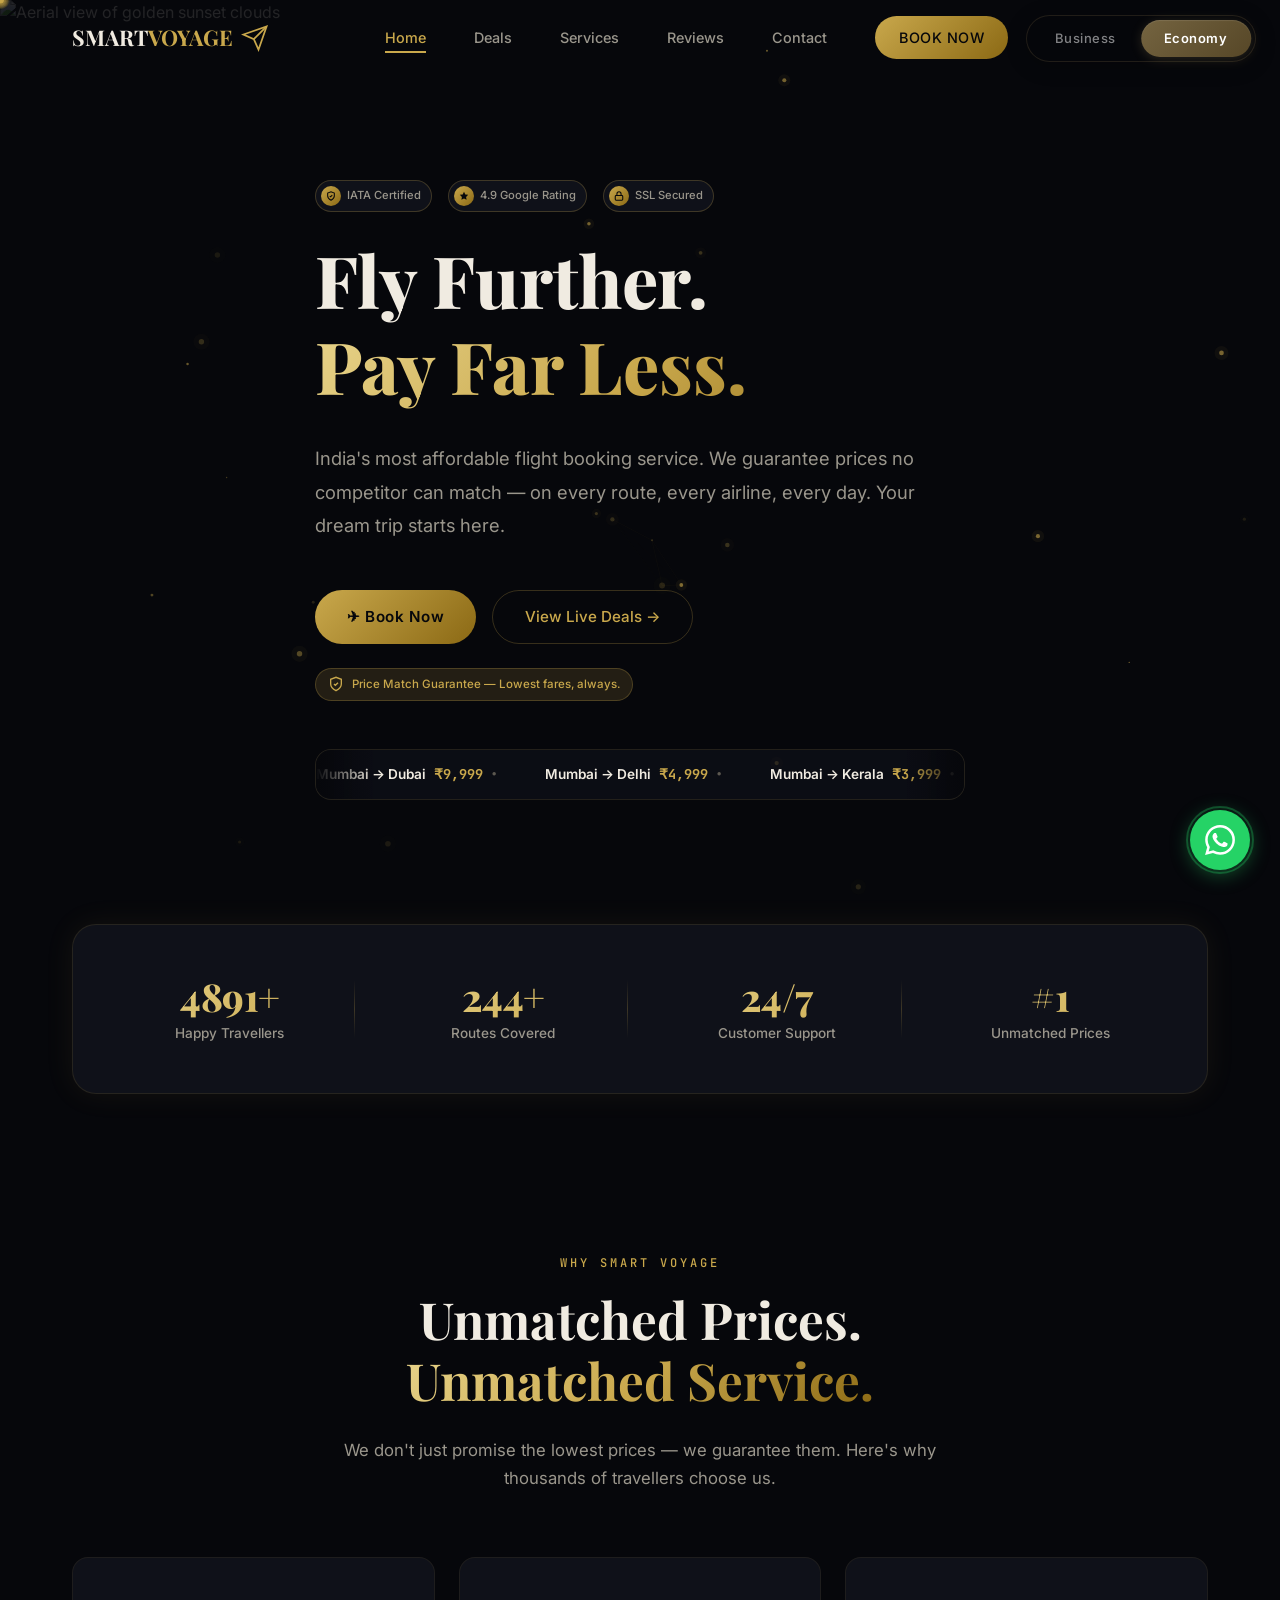
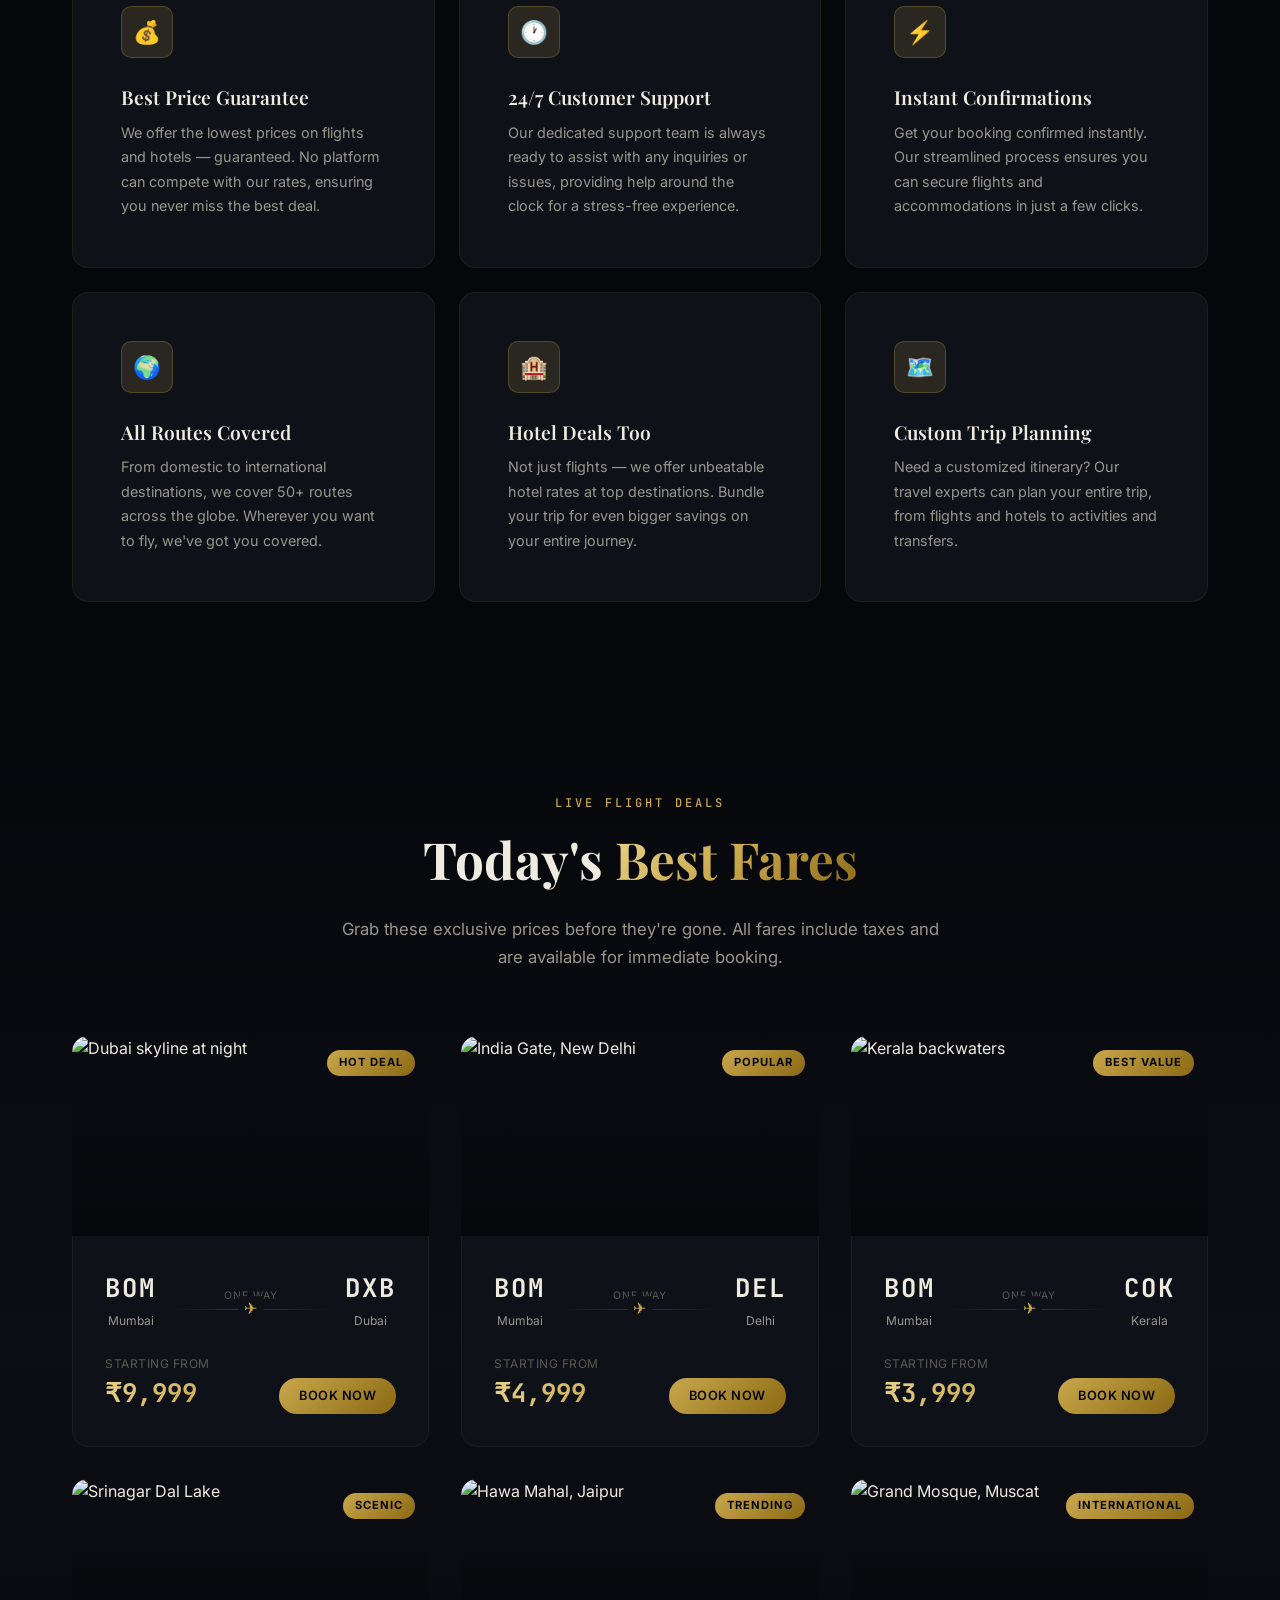
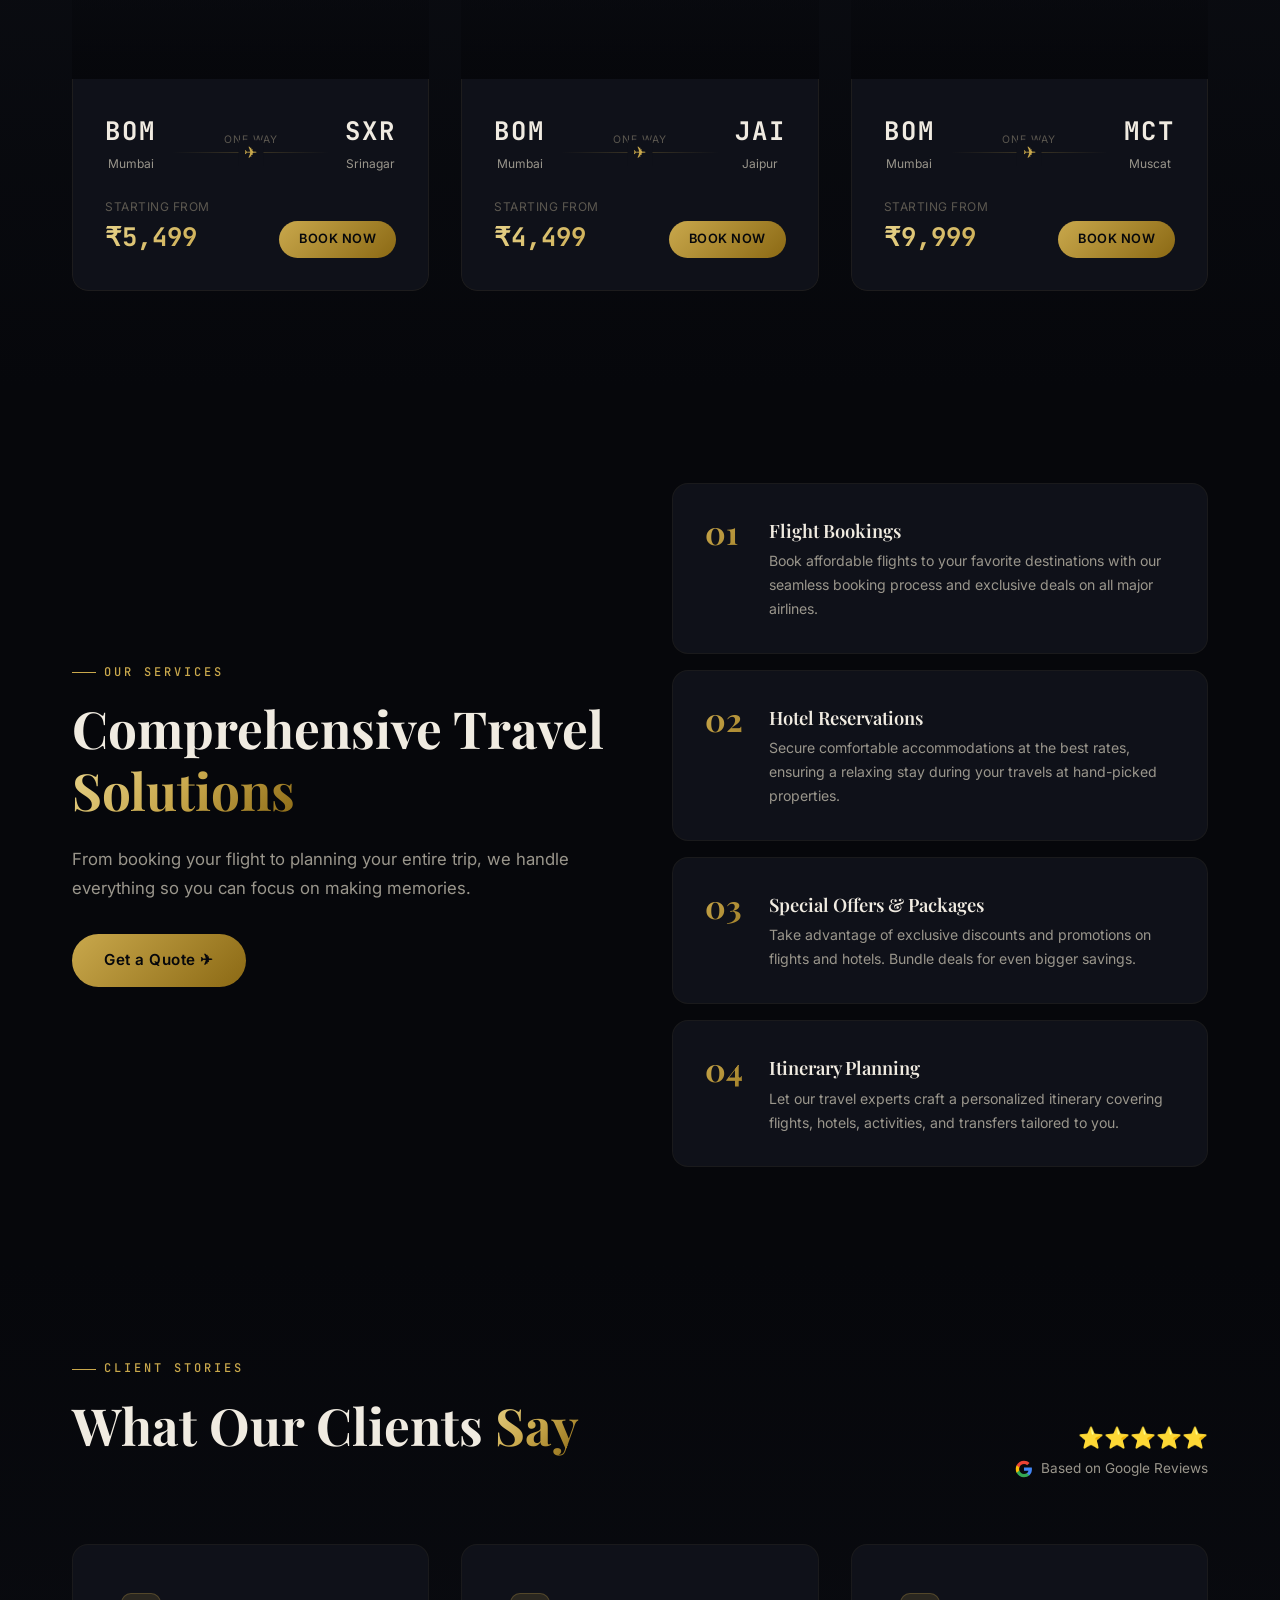
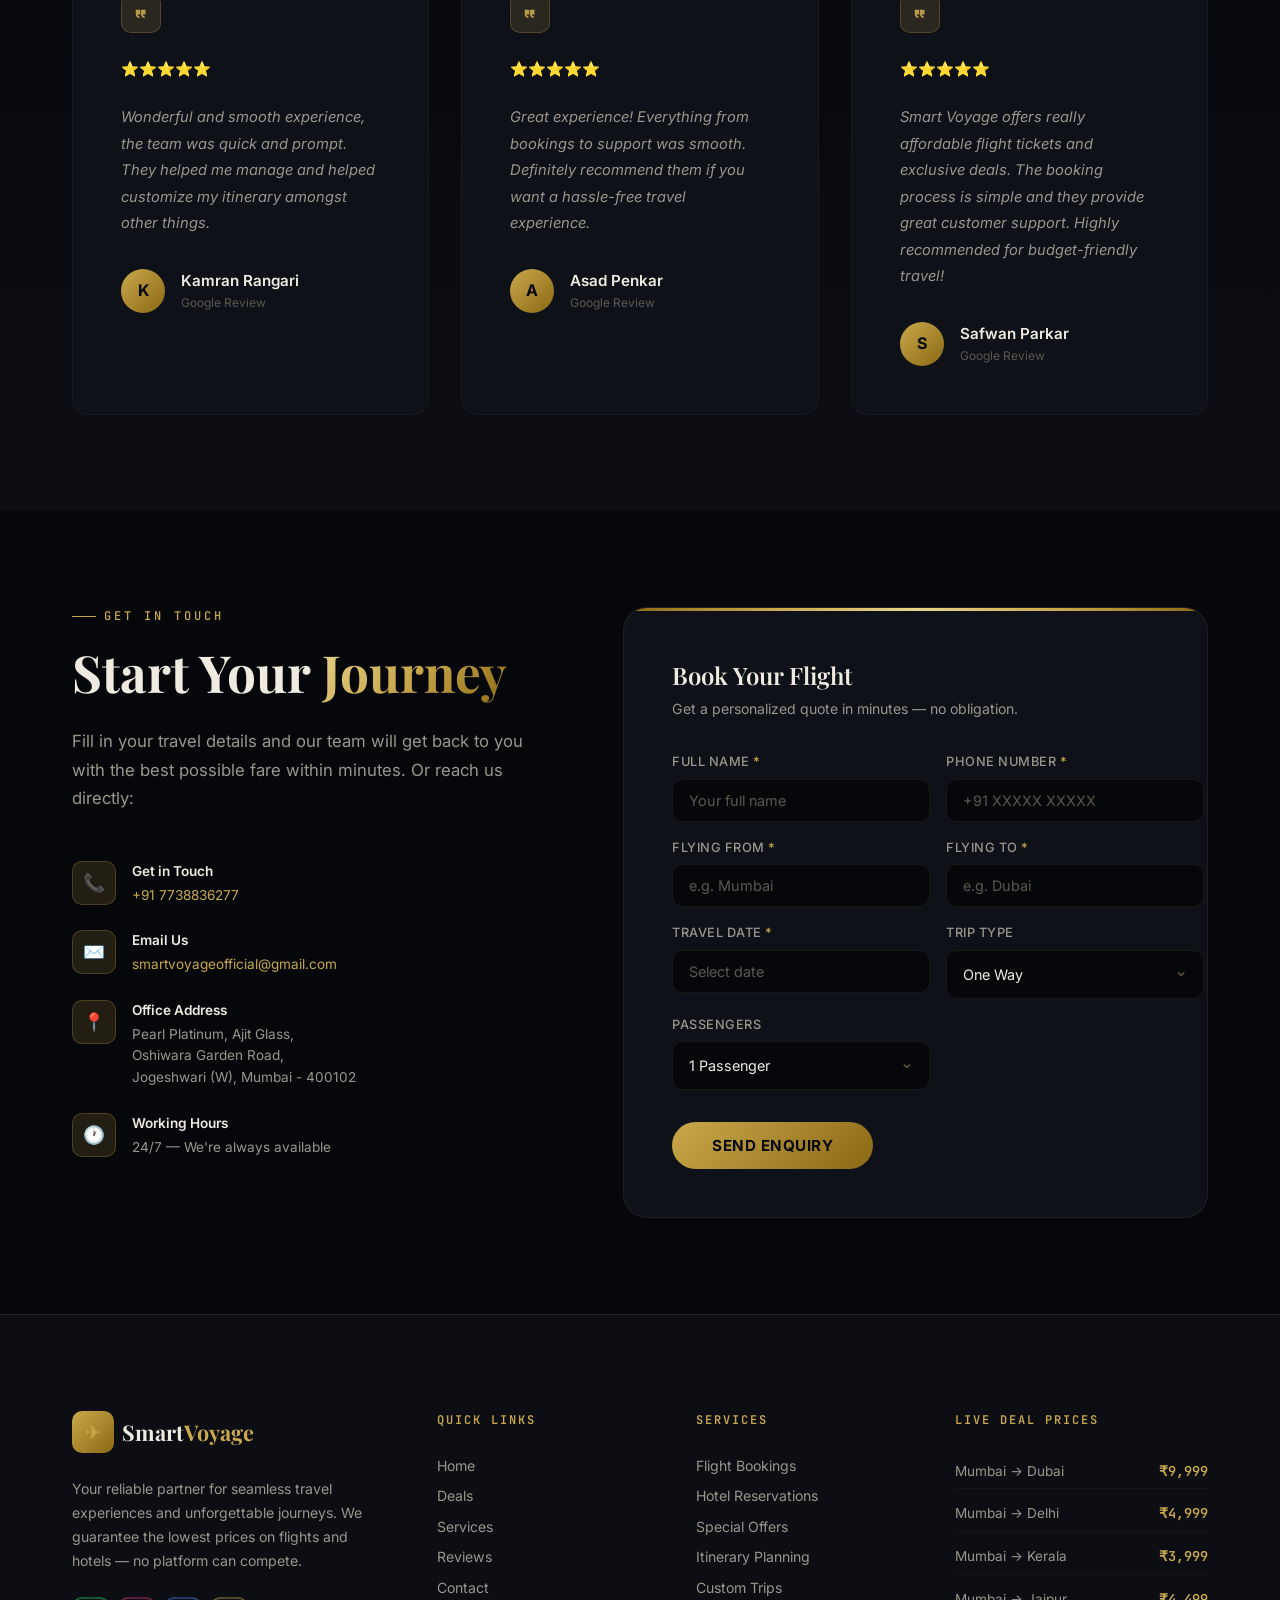
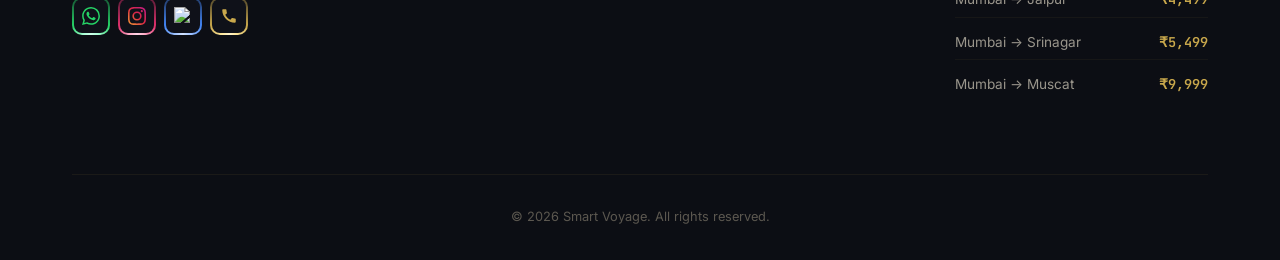
==== economy.html @ fe337617 "add all files exept images folder" ====
<!DOCTYPE html>
<html lang="en">

<head>
  <meta charset="UTF-8">
  <meta name="viewport" content="width=device-width, initial-scale=1.0, maximum-scale=1.0">
  <meta name="description"
    content="Smart Voyage — India's most affordable flight booking service. Unmatched prices on domestic & international flights. Mumbai to Dubai from ₹9,999. Book now!">
  <meta name="keywords"
    content="cheap flights, affordable flights India, Mumbai flights, flight booking, Smart Voyage, budget travel">
  <meta name="author" content="Smart Voyage">
  <meta name="theme-color" content="#06070b">
  <title>Smart Voyage — Fly Further. Pay Far Less. | Unmatched Flight Prices</title>
  <link rel="stylesheet" href="styles.css">
  <link rel="icon" type="image/svg+xml" href="images/favicon.png">
  <link rel="stylesheet" href="https://cdn.jsdelivr.net/npm/flatpickr/dist/flatpickr.min.css">
</head>

<body>

  <!-- FLOATING GLASS TOGGLE -->
  <div class="glass-toggle" id="class-toggle" data-active="economy">
    <a href="premium.html" class="glass-toggle-btn">Business</a>
    <a href="economy.html" class="glass-toggle-btn active">Economy</a>
    <div class="glass-toggle-slider"></div>
  </div>

  <!-- PAGE TRANSITION -->
  <div class="page-transition-overlay" id="page-transition"></div>

  <style>
    .glass-toggle-eco {
      position: fixed;
      top: 18px;
      right: 24px;
      z-index: 1100;
      display: flex;
      gap: 0;
      padding: 4px;
      border-radius: 40px;
      background: rgba(6, 7, 11, 0.55);
      backdrop-filter: blur(24px) saturate(1.4);
      -webkit-backdrop-filter: blur(24px) saturate(1.4);
      border: 1px solid rgba(191, 163, 100, 0.15);
      box-shadow:
        0 4px 24px rgba(0, 0, 0, 0.25),
        0 0 0 1px rgba(255, 255, 255, 0.04) inset,
        0 1px 0 rgba(255, 255, 255, 0.06) inset;
    }

    .gt-btn-eco {
      position: relative;
      z-index: 2;
      text-decoration: none;
      font-family: 'Inter', system-ui, sans-serif;
      font-size: 13px;
      font-weight: 500;
      padding: 8px 22px;
      border-radius: 36px;
      color: rgba(255, 255, 255, 0.45);
      transition: color 0.35s ease, text-shadow 0.35s ease;
      letter-spacing: 0.5px;
      white-space: nowrap;
      cursor: pointer;
    }

    .gt-btn-eco.active {
      color: #fff;
      font-weight: 600;
      text-shadow: 0 0 10px rgba(191, 163, 100, 0.3);
    }

    .gt-btn-eco:hover:not(.active) {
      color: rgba(255, 255, 255, 0.75);
    }

    .gt-slider-eco {
      position: absolute;
      top: 4px;
      right: 4px;
      width: calc(50% - 4px);
      height: calc(100% - 8px);
      background: linear-gradient(135deg, rgba(191, 163, 100, 0.6), rgba(154, 125, 63, 0.55));
      backdrop-filter: blur(6px);
      border-radius: 36px;
      transition: transform 0.45s cubic-bezier(0.4, 0, 0.15, 1), box-shadow 0.45s ease;
      box-shadow: 0 2px 12px rgba(191, 163, 100, 0.2), inset 0 1px 1px rgba(255, 255, 255, 0.1);
      z-index: 1;
    }

    /* When Business (1st link) is active, slider moves left */
    .glass-toggle-eco[data-active="business"] .gt-slider-eco {
      transform: translateX(-100%);
    }

    .page-transition-eco {
      position: fixed;
      inset: 0;
      z-index: 9999;
      pointer-events: none;
      background: rgba(6, 7, 11, 0.0);
      backdrop-filter: blur(0px);
      transition: all 0.6s cubic-bezier(0.4, 0, 0.2, 1);
      opacity: 0;
    }

    .page-transition-eco.active {
      opacity: 1;
      pointer-events: all;
      background: rgba(6, 7, 11, 0.6);
      backdrop-filter: blur(20px);
    }

    @media(max-width:768px) {
      .glass-toggle-eco {
        top: 14px;
        right: 16px;
      }

      .gt-btn-eco {
        padding: 6px 16px;
        font-size: 12px;
      }
    }

    /* Give nav room for toggle */
    .nav-links {
      padding-right: 200px !important;
    }
  </style>
  <script>
    document.querySelectorAll('.glass-toggle-btn').forEach((btn, idx) => {
      btn.addEventListener('click', (e) => {
        if (btn.classList.contains('active')) { e.preventDefault(); return; }
        e.preventDefault();
        const slider = document.querySelector('.glass-toggle-slider');
        if (slider) slider.style.transform = idx === 0 ? 'translateX(0)' : 'translateX(100%)';
        const overlay = document.getElementById('page-transition');
        if (overlay) { overlay.classList.add('active'); setTimeout(() => { window.location.href = btn.href; }, 500); }
        else { window.location.href = btn.href; }
      });
    });
  </script>

  <!-- ==================== NAVBAR ==================== -->
  <nav class="navbar" id="navbar">
    <div class="container">
      <a href="#" class="nav-logo" id="nav-logo">
        <div class="nav-logo-text">SMART<span>VOYAGE</span></div>
        <svg class="nav-logo-plane" width="28" height="28" viewBox="0 0 24 24" fill="none" stroke="var(--gold-primary)"
          stroke-width="1.5">
          <path d="M22 2L11 13" />
          <path d="M22 2l-7 20-4-9-9-4 20-7z" />
        </svg>
      </a>
      <div class="nav-links" id="nav-links">
        <a href="#hero" class="active">Home</a>
        <a href="#deals">Deals</a>
        <a href="#services">Services</a>
        <a href="#testimonials">Reviews</a>
        <a href="#contact">Contact</a>
        <a href="#contact" class="nav-cta">Book Now</a>
      </div>
      <button class="hamburger" id="hamburger-btn" aria-label="Toggle navigation menu">
        <span></span>
        <span></span>
        <span></span>
      </button>
    </div>
  </nav>

  <!-- Mobile Nav Overlay -->
  <div class="mobile-nav" id="mobile-nav">
    <button class="mobile-close" id="mobile-close-btn" aria-label="Close menu">✕</button>
    <a href="#hero" class="mobile-nav-link">Home</a>
    <a href="#deals" class="mobile-nav-link">Deals</a>
    <a href="#services" class="mobile-nav-link">Services</a>
    <a href="#testimonials" class="mobile-nav-link">Reviews</a>
    <a href="#contact" class="mobile-nav-link">Contact</a>
    <a href="#contact" class="nav-cta mobile-nav-link">Book Now</a>
  </div>

  <!-- ==================== HERO ==================== -->
  <section class="hero" id="hero">
    <div class="hero-bg">
      <img src="images/hero-bg.png" alt="Aerial view of golden sunset clouds" loading="eager">
    </div>
    <canvas id="particles-canvas"></canvas>

    <div class="container">
      <div class="hero-content">
        <!-- <div class="hero-badge">
          <span class="pulse-dot"></span>
          Live Deals — Prices Updated Today
        </div> -->
        <!-- Trust Badges Row -->
        <div class="hero-mini-trust">
          <div class="hero-mini-badge">
            <div class="hero-mini-badge-icon">
              <svg width="13" height="13" viewBox="0 0 24 24" fill="none" stroke="var(--bg-primary)" stroke-width="2.5">
                <path d="M12 22s8-4 8-10V5l-8-3-8 3v7c0 6 8 10 8 10z" />
                <path d="M9 12l2 2 4-4" />
              </svg>
            </div>
            <span>IATA Certified</span>
          </div>

          <div class="hero-mini-badge">
            <div class="hero-mini-badge-icon">
              <svg width="13" height="13" viewBox="0 0 24 24" fill="var(--bg-primary)" stroke="none">
                <polygon
                  points="12 2 15.09 8.26 22 9.27 17 14.14 18.18 21.02 12 17.77 5.82 21.02 7 14.14 2 9.27 8.91 8.26 12 2" />
              </svg>
            </div>
            <span>4.9 Google Rating</span>
          </div>

          <div class="hero-mini-badge">
            <div class="hero-mini-badge-icon">
              <svg width="13" height="13" viewBox="0 0 24 24" fill="none" stroke="var(--bg-primary)" stroke-width="2.5">
                <rect x="3" y="11" width="18" height="11" rx="2" ry="2" />
                <path d="M7 11V7a5 5 0 0110 0v4" />
              </svg>
            </div>
            <span>SSL Secured</span>
          </div>
        </div>
        <h1 class="hero-title">
          Fly Further.
          <span class="gold-line">Pay Far Less.</span>
        </h1>

        <p class="hero-description">
          India's most affordable flight booking service. We guarantee prices no competitor can match —
          on every route, every airline, every day. Your dream trip starts here.
        </p>

        <div class="hero-cta-group">
          <a href="#contact" class="btn-primary" id="hero-book-btn">
            ✈ Book Now
          </a>
          <a href="#deals" class="btn-secondary" id="hero-deals-btn">
            View Live Deals →
          </a>
        </div>

        <!-- Price Match Guarantee -->
        <div class="price-match-badge">
          <svg width="16" height="16" viewBox="0 0 24 24" fill="none" stroke="currentColor" stroke-width="2">
            <path d="M12 22s8-4 8-10V5l-8-3-8 3v7c0 6 8 10 8 10z" />
            <path d="M9 12l2 2 4-4" />
          </svg>
          <span>Price Match Guarantee — Lowest fares, always.</span>
        </div>

        <div class="hero-ticker">
          <div class="ticker-wrapper">
            <div class="ticker-track" id="ticker-track">
              <div class="ticker-item"><span class="route">Mumbai → Dubai</span><span class="price">₹9,999</span><span
                  class="separator">•</span></div>
              <div class="ticker-item"><span class="route">Mumbai → Delhi</span><span class="price">₹4,999</span><span
                  class="separator">•</span></div>
              <div class="ticker-item"><span class="route">Mumbai → Kerala</span><span class="price">₹3,999</span><span
                  class="separator">•</span></div>
              <div class="ticker-item"><span class="route">Mumbai → Srinagar</span><span
                  class="price">₹5,499</span><span class="separator">•</span></div>
              <div class="ticker-item"><span class="route">Mumbai → Jaipur</span><span class="price">₹4,499</span><span
                  class="separator">•</span></div>
              <div class="ticker-item"><span class="route">Mumbai → Muscat</span><span class="price">₹9,999</span><span
                  class="separator">•</span></div>
              <div class="ticker-item"><span class="route">Mumbai → Dubai</span><span class="price">₹9,999</span><span
                  class="separator">•</span></div>
              <div class="ticker-item"><span class="route">Mumbai → Delhi</span><span class="price">₹4,999</span><span
                  class="separator">•</span></div>
              <div class="ticker-item"><span class="route">Mumbai → Kerala</span><span class="price">₹3,999</span><span
                  class="separator">•</span></div>
              <div class="ticker-item"><span class="route">Mumbai → Srinagar</span><span
                  class="price">₹5,499</span><span class="separator">•</span></div>
              <div class="ticker-item"><span class="route">Mumbai → Jaipur</span><span class="price">₹4,499</span><span
                  class="separator">•</span></div>
              <div class="ticker-item"><span class="route">Mumbai → Muscat</span><span class="price">₹9,999</span><span
                  class="separator">•</span></div>
            </div>
          </div>
        </div>
      </div>
    </div>
    <!-- </div>
    </div>
    </div> -->
  </section>

  <!-- ==================== STATS BAR ==================== -->
  <section class="stats-bar reveal" id="stats">
    <div class="container">
      <div class="stats-grid">
        <div class="stat-item">
          <div class="stat-number" data-count="5000" data-suffix="M+" data-format="abbr">5M+</div>
          <div class="stat-label">Happy Travellers</div>
        </div>
        <div class="stat-item">
          <div class="stat-number" data-count="250" data-suffix="+">2500+</div>
          <div class="stat-label">Routes Covered</div>
        </div>
        <div class="stat-item">
          <div class="stat-number">24/7</div>
          <div class="stat-label">Customer Support</div>
        </div>
        <div class="stat-item">
          <div class="stat-number">#1</div>
          <div class="stat-label">Unmatched Prices</div>
        </div>
      </div>
    </div>
  </section>

  <!-- ==================== WHY CHOOSE US ==================== -->
  <section class="why-us" id="why-us">
    <div class="container">
      <div class="section-header reveal">
        <div class="section-label">Why Smart Voyage</div>
        <h2 class="section-title">Unmatched Prices.<br><span class="gold-text">Unmatched Service.</span></h2>
        <p class="section-subtitle">We don't just promise the lowest prices — we guarantee them. Here's why
          thousands of
          travellers choose us.</p>
      </div>

      <div class="features-grid">
        <div class="feature-card reveal" style="transition-delay: 0.1s">
          <div class="feature-icon">💰</div>
          <h3>Best Price Guarantee</h3>
          <p>We offer the lowest prices on flights and hotels — guaranteed. No platform can compete with our rates,
            ensuring you never miss the best deal.</p>
        </div>

        <div class="feature-card reveal" style="transition-delay: 0.2s">
          <div class="feature-icon">🕐</div>
          <h3>24/7 Customer Support</h3>
          <p>Our dedicated support team is always ready to assist with any inquiries or issues, providing help
            around
            the clock for a stress-free experience.</p>
        </div>

        <div class="feature-card reveal" style="transition-delay: 0.3s">
          <div class="feature-icon">⚡</div>
          <h3>Instant Confirmations</h3>
          <p>Get your booking confirmed instantly. Our streamlined process ensures you can secure flights and
            accommodations in just a few clicks.</p>
        </div>

        <div class="feature-card reveal" style="transition-delay: 0.4s">
          <div class="feature-icon">🌍</div>
          <h3>All Routes Covered</h3>
          <p>From domestic to international destinations, we cover 50+ routes across the globe. Wherever you want to
            fly, we've got you covered.</p>
        </div>

        <div class="feature-card reveal" style="transition-delay: 0.5s">
          <div class="feature-icon">🏨</div>
          <h3>Hotel Deals Too</h3>
          <p>Not just flights — we offer unbeatable hotel rates at top destinations. Bundle your trip for even
            bigger
            savings on your entire journey.</p>
        </div>

        <div class="feature-card reveal" style="transition-delay: 0.6s">
          <div class="feature-icon">🗺️</div>
          <h3>Custom Trip Planning</h3>
          <p>Need a customized itinerary? Our travel experts can plan your entire trip, from flights and hotels to
            activities and transfers.</p>
        </div>
      </div>
    </div>
  </section>

  <!-- ==================== LIVE DEALS ==================== -->
  <section class="deals" id="deals">
    <div class="container">
      <div class="section-header reveal">
        <div class="section-label">Live Flight Deals</div>
        <h2 class="section-title">Today's <span class="gold-text">Best Fares</span></h2>
        <p class="section-subtitle">Grab these exclusive prices before they're gone. All fares include taxes and are
          available for immediate booking.</p>
      </div>

      <div class="deals-grid">
        <!-- Deal 1: Mumbai → Dubai -->
        <div class="deal-card reveal" style="transition-delay: 0.1s">
          <div class="deal-card-image">
            <img src="images/dubai.png" alt="Dubai skyline at night" loading="lazy">
            <span class="deal-badge">Hot Deal</span>
          </div>
          <div class="deal-card-body">
            <div class="deal-route">
              <div class="deal-city">
                <div class="deal-iata">BOM</div>
                <div class="deal-city-name">Mumbai</div>
              </div>
              <div class="deal-flight-icon">
                <div class="deal-type">One Way</div>
                <div class="deal-flight-line">
                  <span class="plane">✈</span>
                </div>
              </div>
              <div class="deal-city">
                <div class="deal-iata">DXB</div>
                <div class="deal-city-name">Dubai</div>
              </div>
            </div>
            <div class="deal-price-row">
              <div>
                <div class="deal-price-label">Starting from</div>
                <div class="deal-price">₹9,999</div>
              </div>
              <a href="#contact" class="deal-book-btn">Book Now</a>
            </div>
          </div>
        </div>

        <!-- Deal 2: Mumbai → Delhi -->
        <div class="deal-card reveal" style="transition-delay: 0.2s">
          <div class="deal-card-image">
            <img src="images/delhi.png" alt="India Gate, New Delhi" loading="lazy">
            <span class="deal-badge">Popular</span>
          </div>
          <div class="deal-card-body">
            <div class="deal-route">
              <div class="deal-city">
                <div class="deal-iata">BOM</div>
                <div class="deal-city-name">Mumbai</div>
              </div>
              <div class="deal-flight-icon">
                <div class="deal-type">One Way</div>
                <div class="deal-flight-line">
                  <span class="plane">✈</span>
                </div>
              </div>
              <div class="deal-city">
                <div class="deal-iata">DEL</div>
                <div class="deal-city-name">Delhi</div>
              </div>
            </div>
            <div class="deal-price-row">
              <div>
                <div class="deal-price-label">Starting from</div>
                <div class="deal-price">₹4,999</div>
              </div>
              <a href="#contact" class="deal-book-btn">Book Now</a>
            </div>
          </div>
        </div>

        <!-- Deal 3: Mumbai → Kerala -->
        <div class="deal-card reveal" style="transition-delay: 0.3s">
          <div class="deal-card-image">
            <img src="images/kerala.png" alt="Kerala backwaters" loading="lazy">
            <span class="deal-badge">Best Value</span>
          </div>
          <div class="deal-card-body">
            <div class="deal-route">
              <div class="deal-city">
                <div class="deal-iata">BOM</div>
                <div class="deal-city-name">Mumbai</div>
              </div>
              <div class="deal-flight-icon">
                <div class="deal-type">One Way</div>
                <div class="deal-flight-line">
                  <span class="plane">✈</span>
                </div>
              </div>
              <div class="deal-city">
                <div class="deal-iata">COK</div>
                <div class="deal-city-name">Kerala</div>
              </div>
            </div>
            <div class="deal-price-row">
              <div>
                <div class="deal-price-label">Starting from</div>
                <div class="deal-price">₹3,999</div>
              </div>
              <a href="#contact" class="deal-book-btn">Book Now</a>
            </div>
          </div>
        </div>

        <!-- Deal 4: Mumbai → Srinagar -->
        <div class="deal-card reveal" style="transition-delay: 0.4s">
          <div class="deal-card-image">
            <img src="images/srinagar.png" alt="Srinagar Dal Lake" loading="lazy">
            <span class="deal-badge">Scenic</span>
          </div>
          <div class="deal-card-body">
            <div class="deal-route">
              <div class="deal-city">
                <div class="deal-iata">BOM</div>
                <div class="deal-city-name">Mumbai</div>
              </div>
              <div class="deal-flight-icon">
                <div class="deal-type">One Way</div>
                <div class="deal-flight-line">
                  <span class="plane">✈</span>
                </div>
              </div>
              <div class="deal-city">
                <div class="deal-iata">SXR</div>
                <div class="deal-city-name">Srinagar</div>
              </div>
            </div>
            <div class="deal-price-row">
              <div>
                <div class="deal-price-label">Starting from</div>
                <div class="deal-price">₹5,499</div>
              </div>
              <a href="#contact" class="deal-book-btn">Book Now</a>
            </div>
          </div>
        </div>

        <!-- Deal 5: Mumbai → Jaipur -->
        <div class="deal-card reveal" style="transition-delay: 0.5s">
          <div class="deal-card-image">
            <img src="images/jaipur.png" alt="Hawa Mahal, Jaipur" loading="lazy">
            <span class="deal-badge">Trending</span>
          </div>
          <div class="deal-card-body">
            <div class="deal-route">
              <div class="deal-city">
                <div class="deal-iata">BOM</div>
                <div class="deal-city-name">Mumbai</div>
              </div>
              <div class="deal-flight-icon">
                <div class="deal-type">One Way</div>
                <div class="deal-flight-line">
                  <span class="plane">✈</span>
                </div>
              </div>
              <div class="deal-city">
                <div class="deal-iata">JAI</div>
                <div class="deal-city-name">Jaipur</div>
              </div>
            </div>
            <div class="deal-price-row">
              <div>
                <div class="deal-price-label">Starting from</div>
                <div class="deal-price">₹4,499</div>
              </div>
              <a href="#contact" class="deal-book-btn">Book Now</a>
            </div>
          </div>
        </div>

        <!-- Deal 6: Mumbai → Muscat -->
        <div class="deal-card reveal" style="transition-delay: 0.6s">
          <div class="deal-card-image">
            <img src="images/muscat.png" alt="Grand Mosque, Muscat" loading="lazy">
            <span class="deal-badge">International</span>
          </div>
          <div class="deal-card-body">
            <div class="deal-route">
              <div class="deal-city">
                <div class="deal-iata">BOM</div>
                <div class="deal-city-name">Mumbai</div>
              </div>
              <div class="deal-flight-icon">
                <div class="deal-type">One Way</div>
                <div class="deal-flight-line">
                  <span class="plane">✈</span>
                </div>
              </div>
              <div class="deal-city">
                <div class="deal-iata">MCT</div>
                <div class="deal-city-name">Muscat</div>
              </div>
            </div>
            <div class="deal-price-row">
              <div>
                <div class="deal-price-label">Starting from</div>
                <div class="deal-price">₹9,999</div>
              </div>
              <a href="#contact" class="deal-book-btn">Book Now</a>
            </div>
          </div>
        </div>
      </div>
    </div>
  </section>

  <!-- ==================== SERVICES ==================== -->
  <section class="services" id="services">
    <div class="container">
      <div class="services-layout">
        <div class="services-left reveal-left">
          <div class="section-label">Our Services</div>
          <h2 class="section-title">Comprehensive Travel <span class="gold-text">Solutions</span></h2>
          <p class="section-subtitle">From booking your flight to planning your entire trip, we handle everything so
            you
            can focus on making memories.</p>
          <div style="margin-top: var(--space-xl);">
            <a href="#contact" class="btn-primary">Get a Quote ✈</a>
          </div>
        </div>

        <div class="services-list">
          <div class="service-item reveal-right" style="transition-delay: 0.1s">
            <div class="service-number">01</div>
            <div class="service-content">
              <h3>Flight Bookings</h3>
              <p>Book affordable flights to your favorite destinations with our seamless booking process and
                exclusive
                deals on all major airlines.</p>
            </div>
          </div>

          <div class="service-item reveal-right" style="transition-delay: 0.2s">
            <div class="service-number">02</div>
            <div class="service-content">
              <h3>Hotel Reservations</h3>
              <p>Secure comfortable accommodations at the best rates, ensuring a relaxing stay during your travels
                at
                hand-picked properties.</p>
            </div>
          </div>

          <div class="service-item reveal-right" style="transition-delay: 0.3s">
            <div class="service-number">03</div>
            <div class="service-content">
              <h3>Special Offers & Packages</h3>
              <p>Take advantage of exclusive discounts and promotions on flights and hotels. Bundle deals for even
                bigger savings.</p>
            </div>
          </div>

          <div class="service-item reveal-right" style="transition-delay: 0.4s">
            <div class="service-number">04</div>
            <div class="service-content">
              <h3>Itinerary Planning</h3>
              <p>Let our travel experts craft a personalized itinerary covering flights, hotels, activities, and
                transfers tailored to you.</p>
            </div>
          </div>
        </div>
      </div>
    </div>
  </section>

  <!-- ==================== TESTIMONIALS ==================== -->
  <section class="testimonials" id="testimonials">
    <div class="container">
      <div class="testimonials-header">
        <div class="reveal-left">
          <div class="section-label">Client Stories</div>
          <h2 class="section-title">What Our Clients <span class="gold-text">Say</span></h2>
        </div>
        <div class="google-rating reveal-right">
          <div class="google-stars">⭐⭐⭐⭐⭐</div>
          <div class="google-text">
            <svg width="18" height="18" viewBox="0 0 24 24">
              <path fill="#4285F4"
                d="M22.56 12.25c0-.78-.07-1.53-.2-2.25H12v4.26h5.92a5.06 5.06 0 0 1-2.2 3.32v2.77h3.57c2.08-1.92 3.28-4.74 3.28-8.1z" />
              <path fill="#34A853"
                d="M12 23c2.97 0 5.46-.98 7.28-2.66l-3.57-2.77c-.98.66-2.23 1.06-3.71 1.06-2.86 0-5.29-1.93-6.16-4.53H2.18v2.84C3.99 20.53 7.7 23 12 23z" />
              <path fill="#FBBC05"
                d="M5.84 14.09c-.22-.66-.35-1.36-.35-2.09s.13-1.43.35-2.09V7.07H2.18C1.43 8.55 1 10.22 1 12s.43 3.45 1.18 4.93l2.85-2.22.81-.62z" />
              <path fill="#EA4335"
                d="M12 5.38c1.62 0 3.06.56 4.21 1.64l3.15-3.15C17.45 2.09 14.97 1 12 1 7.7 1 3.99 3.47 2.18 7.07l3.66 2.84c.87-2.6 3.3-4.53 6.16-4.53z" />
            </svg>
            Based on Google Reviews
          </div>
        </div>
      </div>

      <div class="testimonials-grid">
        <div class="testimonial-card reveal" style="transition-delay: 0.1s">
          <div class="testimonial-quote"><svg viewBox="0 0 24 24" xmlns="http://www.w3.org/2000/svg">
              <path
                d="M11 7.5V14H7.5C7.5 15.38 8.62 16.5 10 16.5v2c-2.76 0-5-2.24-5-5V7.5h6zm7 0V14h-3.5c0 1.38 1.12 2.5 2.5 2.5v2c-2.76 0-5-2.24-5-5V7.5h6z" />
            </svg></div>
          <div class="testimonial-stars">⭐⭐⭐⭐⭐</div>
          <p class="testimonial-text">Wonderful and smooth experience, the team was quick and prompt. They helped me
            manage and helped customize my itinerary amongst other things.</p>
          <div class="testimonial-author">
            <div class="author-avatar">K</div>
            <div>
              <div class="author-name">Kamran Rangari</div>
              <div class="author-label">Google Review</div>
            </div>
          </div>
        </div>

        <div class="testimonial-card reveal" style="transition-delay: 0.2s">
          <div class="testimonial-quote"><svg viewBox="0 0 24 24" xmlns="http://www.w3.org/2000/svg">
              <path
                d="M11 7.5V14H7.5C7.5 15.38 8.62 16.5 10 16.5v2c-2.76 0-5-2.24-5-5V7.5h6zm7 0V14h-3.5c0 1.38 1.12 2.5 2.5 2.5v2c-2.76 0-5-2.24-5-5V7.5h6z" />
            </svg></div>
          <div class="testimonial-stars">⭐⭐⭐⭐⭐</div>
          <p class="testimonial-text">Great experience! Everything from bookings to support was smooth. Definitely
            recommend them if you want a hassle-free travel experience.</p>
          <div class="testimonial-author">
            <div class="author-avatar">A</div>
            <div>
              <div class="author-name">Asad Penkar</div>
              <div class="author-label">Google Review</div>
            </div>
          </div>
        </div>

        <div class="testimonial-card reveal" style="transition-delay: 0.3s">
          <div class="testimonial-quote"><svg viewBox="0 0 24 24" xmlns="http://www.w3.org/2000/svg">
              <path
                d="M11 7.5V14H7.5C7.5 15.38 8.62 16.5 10 16.5v2c-2.76 0-5-2.24-5-5V7.5h6zm7 0V14h-3.5c0 1.38 1.12 2.5 2.5 2.5v2c-2.76 0-5-2.24-5-5V7.5h6z" />
            </svg></div>
          <div class="testimonial-stars">⭐⭐⭐⭐⭐</div>
          <p class="testimonial-text">Smart Voyage offers really affordable flight tickets and exclusive deals. The
            booking process is simple and they provide great customer support. Highly recommended for
            budget-friendly
            travel!</p>
          <div class="testimonial-author">
            <div class="author-avatar">S</div>
            <div>
              <div class="author-name">Safwan Parkar</div>
              <div class="author-label">Google Review</div>
            </div>
          </div>
        </div>
      </div>
    </div>
  </section>

  <!-- ==================== CONTACT FORM ==================== -->
  <section class="contact" id="contact">
    <div class="container">
      <div class="contact-layout">
        <div class="contact-info reveal-left">
          <div class="section-label">Get In Touch</div>
          <h2 class="section-title">Start Your <span class="gold-text">Journey</span></h2>
          <p class="section-subtitle">Fill in your travel details and our team will get back to you with the best
            possible fare within minutes. Or reach us directly:</p>

          <div class="contact-details">
            <div class="contact-detail-item">
              <div class="contact-detail-icon">📞</div>
              <div class="contact-detail-text">
                <h4>Get in Touch</h4>
                <p><a href="tel:+917738836277">+91 7738836277</a></p>
              </div>
            </div>

            <div class="contact-detail-item">
              <div class="contact-detail-icon">✉️</div>
              <div class="contact-detail-text">
                <h4>Email Us</h4>
                <p><a href="mailto:smartvoyageofficial@gmail.com">smartvoyageofficial@gmail.com</a></p>
              </div>
            </div>

            <div class="contact-detail-item">
              <div class="contact-detail-icon">📍</div>
              <div class="contact-detail-text">
                <h4>Office Address</h4>
                <p>Pearl Platinum, Ajit Glass,<br>Oshiwara Garden Road,<br>Jogeshwari (W), Mumbai - 400102</p>
              </div>
            </div>

            <div class="contact-detail-item">
              <div class="contact-detail-icon">🕐</div>
              <div class="contact-detail-text">
                <h4>Working Hours</h4>
                <p>24/7 — We're always available</p>
              </div>
            </div>
          </div>
        </div>

        <div class="contact-form-wrapper reveal-right">
          <div class="form-header">
            <h3>Book Your Flight</h3>
            <p>Get a personalized quote in minutes — no obligation.</p>
          </div>

          <form id="contact-form">
            <div class="form-grid">
              <div class="form-group">
                <label for="form-name">Full Name <span class="required">*</span></label>
                <input type="text" id="form-name" name="name" class="form-input" placeholder="Your full name" required>
              </div>

              <div class="form-group">
                <label for="form-phone">Phone Number <span class="required">*</span></label>
                <input type="tel" id="form-phone" name="phone" class="form-input" placeholder="+91 XXXXX XXXXX"
                  required>
              </div>

              <div class="form-group">
                <label for="form-from">Flying From <span class="required">*</span></label>
                <input type="text" id="form-from" name="from" class="form-input" placeholder="e.g. Mumbai" required>
              </div>

              <div class="form-group">
                <label for="form-to">Flying To <span class="required">*</span></label>
                <input type="text" id="form-to" name="to" class="form-input" placeholder="e.g. Dubai" required>
              </div>

              <div class="form-group">
                <label for="form-date">Travel Date <span class="required">*</span></label>
                <input type="text" id="form-date" name="date" class="form-input" placeholder="Select date" required
                  readonly>
              </div>

              <!-- <link rel="stylesheet" href="https://cdn.jsdelivr.net/npm/flatpickr/dist/flatpickr.min.css">
              <script src="https://cdn.jsdelivr.net/npm/flatpickr"></script>
              <script>
                flatpickr("#form-date", {
                  dateFormat: "d-m-Y",
                  minDate: "today"
                });
              </script> -->
              <div class="form-group">
                <label>Trip Type</label>
                <div class="custom-select" id="select-trip">
                  <div class="custom-select-trigger">
                    <span>One Way</span>
                    <svg width="12" height="12" viewBox="0 0 24 24" fill="none" stroke="currentColor" stroke-width="2">
                      <path d="M6 9l6 6 6-6" />
                    </svg>
                  </div>
                  <div class="custom-select-options">
                    <div class="custom-select-option selected" data-value="one-way">One Way</div>
                    <div class="custom-select-option" data-value="round-trip">Round Trip</div>
                    <div class="custom-select-option" data-value="multi-city">Multi-City</div>
                  </div>
                  <input type="hidden" name="tripType" value="one-way">
                </div>
              </div>

              <div class="form-group">
                <label>Passengers</label>
                <div class="custom-select" id="select-passengers">
                  <div class="custom-select-trigger">
                    <span>1 Passenger</span>
                    <svg width="12" height="12" viewBox="0 0 24 24" fill="none" stroke="currentColor" stroke-width="2">
                      <path d="M6 9l6 6 6-6" />
                    </svg>
                  </div>
                  <div class="custom-select-options">
                    <div class="custom-select-option selected" data-value="1">1 Passenger</div>
                    <div class="custom-select-option" data-value="2">2 Passengers</div>
                    <div class="custom-select-option" data-value="3">3 Passengers</div>
                    <div class="custom-select-option" data-value="4">4 Passengers</div>
                    <div class="custom-select-option" data-value="5">5 Passengers</div>
                    <div class="custom-select-option" data-value="6+">6+ Passengers</div>
                  </div>
                  <input type="hidden" name="passengers" value="1">
                </div>
              </div>
            </div>

            <div class="form-submit-row">
              <button type="submit" class="btn-submit" id="submit-btn">
                <span class="btn-text">Send Enquiry</span>
              </button>
            </div>

            <!-- Success Message -->
            <div class="form-success" id="form-success">
              <div class="success-checkmark">✓</div>
              <h3>Enquiry Sent Successfully!</h3>
              <p>Our team will get back to you within 15 minutes with the best available fares. You can also reach us
                instantly on WhatsApp:</p>
              <a href="https://wa.me/917738836277?text=Hi%20Smart%20Voyage%2C%20I'd%20like%20to%20book%20a%20flight."
                class="btn-whatsapp" target="_blank" rel="noopener noreferrer">
                <svg xmlns="http://www.w3.org/2000/svg" viewBox="0 0 24 24" width="18" height="18" fill="currentColor"
                  style="flex-shrink: 0;">
                  <path
                    d="M17.472 14.382c-.297-.149-1.758-.867-2.03-.967-.273-.099-.471-.148-.67.15-.197.297-.767.966-.94 1.164-.173.199-.347.223-.644.075-.297-.15-1.255-.463-2.39-1.475-.883-.788-1.48-1.761-1.653-2.059-.173-.297-.018-.458.13-.606.134-.133.298-.347.446-.52.149-.174.198-.298.298-.497.099-.198.05-.371-.025-.52-.075-.149-.669-1.612-.916-2.207-.242-.579-.487-.5-.669-.51-.173-.008-.371-.01-.57-.01-.198 0-.52.074-.792.372-.272.297-1.04 1.016-1.04 2.479 0 1.462 1.065 2.875 1.213 3.074.149.198 2.096 3.2 5.077 4.487.709.306 1.262.489 1.694.625.712.227 1.36.195 1.871.118.571-.085 1.758-.719 2.006-1.413.248-.694.248-1.289.173-1.413-.074-.124-.272-.198-.57-.347m-5.421 7.403h-.004a9.87 9.87 0 01-5.031-1.378l-.361-.214-3.741.982.998-3.648-.235-.374a9.86 9.86 0 01-1.51-5.26c.001-5.45 4.436-9.884 9.888-9.884 2.64 0 5.122 1.03 6.988 2.898a9.825 9.825 0 012.893 6.994c-.003 5.45-4.437 9.884-9.885 9.884m8.413-18.297A11.815 11.815 0 0012.05 0C5.495 0 .16 5.335.157 11.892c0 2.096.547 4.142 1.588 5.945L.057 24l6.305-1.654a11.882 11.882 0 005.683 1.448h.005c6.554 0 11.89-5.335 11.893-11.893a11.821 11.821 0 00-3.48-8.413z" />
                </svg>
                Continue on WhatsApp
              </a>
            </div>
        </div>
      </div>
    </div>
  </section>

  <!-- ==================== FOOTER ==================== -->
  <footer class="footer" id="footer">
    <div class="container">
      <div class="footer-grid">
        <div class="footer-brand">
          <a href="#" class="nav-logo">
            <div class="nav-logo-icon">✈</div>
            <div class="nav-logo-text">Smart<span>Voyage</span></div>
          </a>
          <p>Your reliable partner for seamless travel experiences and unforgettable journeys. We guarantee the
            lowest
            prices on flights and hotels — no platform can compete.</p>
          <div class="footer-social">
            <a href="https://wa.me/917738836277" target="_blank" rel="noopener noreferrer" aria-label="WhatsApp">
              <svg width="18" height="18" viewBox="0 0 24 24" fill="currentColor">
                <path
                  d="M17.472 14.382c-.297-.149-1.758-.867-2.03-.967-.273-.099-.471-.148-.67.15-.197.297-.767.966-.94 1.164-.173.199-.347.223-.644.075-.297-.15-1.255-.463-2.39-1.475-.883-.788-1.48-1.761-1.653-2.059-.173-.297-.018-.458.13-.606.134-.133.298-.347.446-.52.149-.174.198-.298.298-.497.099-.198.05-.371-.025-.52-.075-.149-.669-1.612-.916-2.207-.242-.579-.487-.5-.669-.51-.173-.008-.371-.01-.57-.01-.198 0-.52.074-.792.372-.272.297-1.04 1.016-1.04 2.479 0 1.462 1.065 2.875 1.213 3.074.149.198 2.096 3.2 5.077 4.487.709.306 1.262.489 1.694.625.712.227 1.36.195 1.871.118.571-.085 1.758-.719 2.006-1.413.248-.694.248-1.289.173-1.413-.074-.124-.272-.198-.57-.347m-5.421 7.403h-.004a9.87 9.87 0 01-5.031-1.378l-.361-.214-3.741.982.998-3.648-.235-.374a9.86 9.86 0 01-1.51-5.26c.001-5.45 4.436-9.884 9.888-9.884 2.64 0 5.122 1.03 6.988 2.898a9.825 9.825 0 012.893 6.994c-.003 5.45-4.437 9.884-9.885 9.884m8.413-18.297A11.815 11.815 0 0012.05 0C5.495 0 .16 5.335.157 11.892c0 2.096.547 4.142 1.588 5.945L.057 24l6.305-1.654a11.882 11.882 0 005.683 1.448h.005c6.554 0 11.89-5.335 11.893-11.893a11.821 11.821 0 00-3.48-8.413z" />
              </svg>
            </a>
            <a href="https://www.instagram.com/smart.voyage_official/" target="_blank" rel="noopener noreferrer"
              aria-label="Instagram">
              <svg width="18" height="18" viewBox="0 0 24 24">
                <defs>
                  <linearGradient id="ig-grad" x1="0%" y1="100%" x2="100%" y2="0%">
                    <stop offset="0%" style="stop-color:#f09433" />
                    <stop offset="25%" style="stop-color:#e6683c" />
                    <stop offset="50%" style="stop-color:#dc2743" />
                    <stop offset="75%" style="stop-color:#cc2366" />
                    <stop offset="100%" style="stop-color:#bc1888" />
                  </linearGradient>
                </defs>
                <path fill="url(#ig-grad)"
                  d="M12 2.163c3.204 0 3.584.012 4.85.07 3.252.148 4.771 1.691 4.919 4.919.058 1.265.069 1.645.069 4.849 0 3.205-.012 3.584-.069 4.849-.149 3.225-1.664 4.771-4.919 4.919-1.266.058-1.644.07-4.85.07-3.204 0-3.584-.012-4.849-.07-3.26-.149-4.771-1.699-4.919-4.92-.058-1.265-.07-1.644-.07-4.849 0-3.204.013-3.583.07-4.849.149-3.227 1.664-4.771 4.919-4.919 1.266-.057 1.645-.069 4.849-.069zM12 0C8.741 0 8.333.014 7.053.072 2.695.272.273 2.69.073 7.052.014 8.333 0 8.741 0 12c0 3.259.014 3.668.072 4.948.2 4.358 2.618 6.78 6.98 6.98C8.333 23.986 8.741 24 12 24c3.259 0 3.668-.014 4.948-.072 4.354-.2 6.782-2.618 6.979-6.98.059-1.28.073-1.689.073-4.948 0-3.259-.014-3.667-.072-4.947-.196-4.354-2.617-6.78-6.979-6.98C15.668.014 15.259 0 12 0zm0 5.838a6.162 6.162 0 100 12.324 6.162 6.162 0 000-12.324zM12 16a4 4 0 110-8 4 4 0 010 8zm6.406-11.845a1.44 1.44 0 100 2.881 1.44 1.44 0 000-2.881z" />
              </svg>
            </a>
            <a href="mailto:smartvoyageofficial@gmail.com" aria-label="Email">
              <img src="https://upload.wikimedia.org/wikipedia/commons/7/7e/Gmail_icon_%282020%29.svg" width="18"
                height="18" alt="Gmail" style="display:block;">
            </a>
            <a href="tel:+917738836277" aria-label="Phone">
              <svg width="18" height="18" viewBox="0 0 24 24" fill="currentColor">
                <path
                  d="M20.01 15.38c-1.23 0-2.42-.2-3.53-.56a.977.977 0 00-1.01.24l-1.57 1.97c-2.83-1.35-5.48-3.9-6.89-6.83l1.95-1.66c.27-.28.35-.67.24-1.02-.37-1.11-.56-2.3-.56-3.53 0-.54-.45-.99-.99-.99H4.19C3.65 3 3 3.24 3 3.99 3 13.28 10.73 21 20.01 21c.71 0 .99-.63.99-1.18v-3.45c0-.54-.45-.99-.99-.99z" />
              </svg>
            </a>
          </div>
        </div>

        <div class="footer-column">
          <h4>Quick Links</h4>
          <ul>
            <li><a href="#hero">Home</a></li>
            <li><a href="#deals">Deals</a></li>
            <li><a href="#services">Services</a></li>
            <li><a href="#testimonials">Reviews</a></li>
            <li><a href="#contact">Contact</a></li>
          </ul>
        </div>

        <div class="footer-column">
          <h4>Services</h4>
          <ul>
            <li><a href="#services">Flight Bookings</a></li>
            <li><a href="#services">Hotel Reservations</a></li>
            <li><a href="#services">Special Offers</a></li>
            <li><a href="#services">Itinerary Planning</a></li>
            <li><a href="#contact">Custom Trips</a></li>
          </ul>
        </div>

        <div class="footer-column">
          <h4>Live Deal Prices</h4>
          <ul class="footer-deals">
            <li>
              <span class="footer-deal-route">Mumbai → Dubai</span>
              <span class="footer-deal-price">₹9,999</span>
            </li>
            <li>
              <span class="footer-deal-route">Mumbai → Delhi</span>
              <span class="footer-deal-price">₹4,999</span>
            </li>
            <li>
              <span class="footer-deal-route">Mumbai → Kerala</span>
              <span class="footer-deal-price">₹3,999</span>
            </li>
            <li>
              <span class="footer-deal-route">Mumbai → Jaipur</span>
              <span class="footer-deal-price">₹4,499</span>
            </li>
            <li>
              <span class="footer-deal-route">Mumbai → Srinagar</span>
              <span class="footer-deal-price">₹5,499</span>
            </li>
            <li>
              <span class="footer-deal-route">Mumbai → Muscat</span>
              <span class="footer-deal-price">₹9,999</span>
            </li>
          </ul>
        </div>
      </div>

      <div class="footer-bottom">
        <p>© 2026 Smart Voyage. All rights reserved.</p>
      </div>
    </div>
  </footer>

  <!-- ==================== FLOATING WHATSAPP ==================== -->
  <a href="https://wa.me/917738836277?text=Hi%20Smart%20Voyage%2C%20I'd%20like%20to%20enquire%20about%20flight%20prices."
    class="whatsapp-float" target="_blank" rel="noopener noreferrer" aria-label="Chat on WhatsApp" id="whatsapp-float">
    <svg width="30" height="30" viewBox="0 0 24 24" fill="white">
      <path
        d="M17.472 14.382c-.297-.149-1.758-.867-2.03-.967-.273-.099-.471-.148-.67.15-.197.297-.767.966-.94 1.164-.173.199-.347.223-.644.075-.297-.15-1.255-.463-2.39-1.475-.883-.788-1.48-1.761-1.653-2.059-.173-.297-.018-.458.13-.606.134-.133.298-.347.446-.52.149-.174.198-.298.298-.497.099-.198.05-.371-.025-.52-.075-.149-.669-1.612-.916-2.207-.242-.579-.487-.5-.669-.51-.173-.008-.371-.01-.57-.01-.198 0-.52.074-.792.372-.272.297-1.04 1.016-1.04 2.479 0 1.462 1.065 2.875 1.213 3.074.149.198 2.096 3.2 5.077 4.487.709.306 1.262.489 1.694.625.712.227 1.36.195 1.871.118.571-.085 1.758-.719 2.006-1.413.248-.694.248-1.289.173-1.413-.074-.124-.272-.198-.57-.347m-5.421 7.403h-.004a9.87 9.87 0 01-5.031-1.378l-.361-.214-3.741.982.998-3.648-.235-.374a9.86 9.86 0 01-1.51-5.26c.001-5.45 4.436-9.884 9.888-9.884 2.64 0 5.122 1.03 6.988 2.898a9.825 9.825 0 012.893 6.994c-.003 5.45-4.437 9.884-9.885 9.884m8.413-18.297A11.815 11.815 0 0012.05 0C5.495 0 .16 5.335.157 11.892c0 2.096.547 4.142 1.588 5.945L.057 24l6.305-1.654a11.882 11.882 0 005.683 1.448h.005c6.554 0 11.89-5.335 11.893-11.893a11.821 11.821 0 00-3.48-8.413z" />
    </svg>
  </a>
  <script src="https://cdn.jsdelivr.net/npm/flatpickr"></script>
  <script>
    flatpickr("#form-date", {
      dateFormat: "d-m-Y",
      minDate: "today",
      disableMobile: true,
      allowInput: false
    });
  </script>
  <script src="script.js"></script>
  <!-- Easter Egg Plane -->
  <div id="easter-egg" style="display:none;">
    <div id="ee-overlay"></div>
    <div id="ee-plane">✈</div>
    <div id="ee-trail"></div>
    <div id="ee-message">
      <div id="ee-msg-icon">🌍</div>
      <h2>The World Awaits!</h2>
      <p>Every great journey begins with a single click ✨</p>
      <span id="ee-tagline">— Smart Voyage</span>
    </div>
  </div>
</body>

</html>
---- styles.css ----
/* ============================================
   SMART VOYAGE — Premium Landing Page Styles
   Dark Luxury Theme with Gold Accents
   ============================================ */

@import url('https://fonts.googleapis.com/css2?family=Playfair+Display:ital,wght@0,400;0,500;0,600;0,700;0,800;1,400;1,500;1,600&family=Inter:wght@300;400;500;600;700&family=JetBrains+Mono:wght@400;500&display=swap');

/* ---- CSS Custom Properties ---- */
:root {
  --bg-primary: #06070b;
  --bg-secondary: #0c0e14;
  --bg-card: #0f1119;
  --bg-card-hover: #141722;
  --bg-elevated: #181b27;

  --gold-primary: #c9a84c;
  --gold-light: #e8d48b;
  --gold-dark: #8b6914;
  --gold-glow: rgba(201, 168, 76, 0.15);
  --gold-border: rgba(201, 168, 76, 0.25);

  --text-primary: #f0ebe1;
  --text-secondary: #9a968c;
  --text-muted: #5c5850;

  --accent-green: #4caf7c;
  --accent-red: #e85d5d;
  --accent-blue: #4c8cc9;

  --glass-bg: rgba(15, 17, 25, 0.7);
  --glass-border: rgba(201, 168, 76, 0.12);

  --font-serif: 'Playfair Display', Georgia, 'Times New Roman', serif;
  --font-sans: 'Inter', -apple-system, BlinkMacSystemFont, 'Segoe UI', sans-serif;
  --font-mono: 'JetBrains Mono', 'Fira Code', monospace;

  --space-xs: 0.25rem;
  --space-sm: 0.5rem;
  --space-md: 1rem;
  --space-lg: 1.5rem;
  --space-xl: 2rem;
  --space-2xl: 3rem;
  --space-3xl: 4rem;
  --space-4xl: 6rem;

  --radius-sm: 6px;
  --radius-md: 10px;
  --radius-lg: 16px;
  --radius-xl: 24px;
  --radius-full: 9999px;

  --shadow-gold: 0 0 30px rgba(201, 168, 76, 0.08);
  --shadow-lg: 0 25px 50px -12px rgba(0, 0, 0, 0.5);
  --shadow-card: 0 4px 30px rgba(0, 0, 0, 0.3);

  --ease-out: cubic-bezier(0.22, 1, 0.36, 1);
  --ease-spring: cubic-bezier(0.34, 1.56, 0.64, 1);
  --transition-fast: 200ms var(--ease-out);
  --transition-base: 350ms var(--ease-out);
  --transition-slow: 600ms var(--ease-out);
}

/* ---- Reset & Base ---- */
*,
*::before,
*::after {
  margin: 0;
  padding: 0;
  box-sizing: border-box;
}

html {
  scroll-behavior: smooth;
  font-size: 16px;
  -webkit-font-smoothing: antialiased;
  -moz-osx-font-smoothing: grayscale;
}

html,
body {
  width: 100%;
  max-width: 100vw;
  overflow-x: hidden;
}

body {
  font-family: var(--font-sans);
  background-color: var(--bg-primary);
  color: var(--text-primary);
  line-height: 1.6;
  overflow-x: hidden;
}

a {
  color: var(--gold-primary);
  text-decoration: none;
  transition: color var(--transition-fast);
}

a:hover {
  color: var(--gold-light);
}

img {
  max-width: 100%;
  display: block;
}

ul,
ol {
  list-style: none;
}

button {
  cursor: pointer;
  border: none;
  outline: none;
  font-family: var(--font-sans);
}

input,
select,
textarea {
  font-family: var(--font-sans);
  outline: none;
}

::selection {
  background: var(--gold-primary);
  color: var(--bg-primary);
}

/* ---- Utility Classes ---- */
.container {
  max-width: 1200px;
  margin: 0 auto;
  padding: 0 var(--space-xl);
}

.section-label {
  font-family: var(--font-mono);
  font-size: 0.75rem;
  font-weight: 500;
  letter-spacing: 3px;
  text-transform: uppercase;
  color: var(--gold-primary);
  margin-bottom: var(--space-md);
  display: flex;
  align-items: center;
  gap: var(--space-sm);
}

.section-label::before {
  content: '';
  width: 24px;
  height: 1px;
  background: var(--gold-primary);
}

.section-title {
  font-family: var(--font-serif);
  font-size: clamp(2rem, 4vw, 3.2rem);
  font-weight: 700;
  color: var(--text-primary);
  line-height: 1.2;
  margin-bottom: var(--space-lg);
}

.section-subtitle {
  font-size: 1.05rem;
  color: var(--text-secondary);
  max-width: 600px;
  line-height: 1.7;
}

.gold-text {
  background: linear-gradient(135deg, var(--gold-light), var(--gold-primary), var(--gold-dark));
  -webkit-background-clip: text;
  -webkit-text-fill-color: transparent;
  background-clip: text;
}

/* ---- Scroll Animations ---- */
.reveal {
  opacity: 0;
  transform: translateY(40px);
  transition: opacity 0.8s var(--ease-out), transform 0.8s var(--ease-out);
}

.reveal.visible {
  opacity: 1;
  transform: translateY(0);
}

.reveal-left {
  opacity: 0;
  transform: translateX(-40px);
  transition: opacity 0.8s var(--ease-out), transform 0.8s var(--ease-out);
}

.reveal-left.visible {
  opacity: 1;
  transform: translateX(0);
}

.reveal-right {
  opacity: 0;
  transform: translateX(40px);
  transition: opacity 0.8s var(--ease-out), transform 0.8s var(--ease-out);
}

.reveal-right.visible {
  opacity: 1;
  transform: translateX(0);
}

.reveal-scale {
  opacity: 0;
  transform: scale(0.9);
  transition: opacity 0.8s var(--ease-out), transform 0.8s var(--ease-out);
}

.reveal-scale.visible {
  opacity: 1;
  transform: scale(1);
}

/* ============================================
   NAVBAR
   ============================================ */
.navbar {
  position: fixed;
  top: 0;
  left: 0;
  right: 0;
  z-index: 1000;
  padding: var(--space-md) 0;
  transition: all var(--transition-base);
  overflow: visible;
}

.navbar.scrolled {
  background: var(--glass-bg);
  backdrop-filter: blur(20px);
  -webkit-backdrop-filter: blur(20px);
  border-bottom: 1px solid var(--glass-border);
  padding: var(--space-sm) 0;
}

.navbar .container {
  display: flex;
  align-items: center;
  justify-content: space-between;
}

.nav-logo {
  display: flex;
  align-items: center;
  gap: var(--space-sm);
  text-decoration: none;
}

.nav-logo-icon {
  width: 42px;
  height: 42px;
  background: linear-gradient(135deg, var(--gold-primary), var(--gold-dark));
  border-radius: var(--radius-md);
  display: flex;
  align-items: center;
  justify-content: center;
  font-size: 1.2rem;
}

.nav-logo-text {
  font-family: var(--font-serif);
  font-size: 1.35rem;
  font-weight: 700;
  color: var(--text-primary);
}

.nav-logo-text span {
  color: var(--gold-primary);
}

.nav-links {
  display: flex;
  align-items: center;
  gap: var(--space-2xl);
}

.nav-links a {
  font-size: 0.9rem;
  font-weight: 500;
  color: var(--text-secondary);
  text-decoration: none;
  transition: color var(--transition-fast);
  position: relative;
}

.nav-links a::after {
  content: '';
  position: absolute;
  bottom: -4px;
  left: 0;
  width: 0;
  height: 2px;
  background: var(--gold-primary);
  transition: width var(--transition-base);
}

.nav-links a:hover,
.nav-links a.active {
  color: var(--gold-primary);
}

.nav-links a:hover::after,
.nav-links a.active::after {
  width: 100%;
}

.nav-cta {
  padding: 10px 24px;
  background: linear-gradient(135deg, var(--gold-primary), var(--gold-dark));
  color: var(--bg-primary) !important;
  font-weight: 600;
  font-size: 0.85rem;
  letter-spacing: 0.5px;
  border-radius: var(--radius-full);
  transition: all var(--transition-fast);
  text-transform: uppercase;
}

.nav-cta::after {
  display: none !important;
}

.nav-cta:hover {
  transform: translateY(-2px);
  box-shadow: 0 8px 25px rgba(201, 168, 76, 0.3);
  color: var(--bg-primary) !important;
}

.hamburger {
  display: none;
  flex-direction: column;
  gap: 5px;
  background: none;
  padding: 8px;
  cursor: pointer;
}

.hamburger span {
  display: block;
  width: 24px;
  height: 2px;
  background: var(--text-primary);
  transition: all var(--transition-fast);
  border-radius: 2px;
}

.hamburger.active {
  opacity: 0;
  pointer-events: none;
}

.hamburger.active span:nth-child(1) {
  transform: rotate(45deg) translate(5px, 5px);
}

.hamburger.active span:nth-child(2) {
  opacity: 0;
}

.hamburger.active span:nth-child(3) {
  transform: rotate(-45deg) translate(5px, -5px);
}

/* ============================================
   HERO SECTION
   ============================================ */
.hero {
  position: relative;
  min-height: 100vh;
  display: flex;
  align-items: center;
  overflow: hidden;
  padding-top: 80px;
}

.hero-bg {
  position: absolute;
  inset: 0;
  z-index: 0;
}

.hero-bg img {
  width: 100%;
  height: 100%;
  object-fit: cover;
  object-position: center center;
  opacity: 0.3;
}

.hero-bg::after {
  content: '';
  position: absolute;
  inset: 0;
  background: linear-gradient(180deg,
      rgba(6, 7, 11, 0.6) 0%,
      rgba(6, 7, 11, 0.4) 40%,
      rgba(6, 7, 11, 0.5) 70%,
      var(--bg-primary) 100%);
}

#particles-canvas {
  position: absolute;
  inset: 0;
  z-index: 1;
  pointer-events: none;
}

.hero-content {
  position: relative;
  z-index: 2;
  flex: 1;
  max-width: 650px;
  width: 100%;
}

.hero-badge {
  display: inline-flex;
  align-items: center;
  gap: var(--space-sm);
  padding: 6px 16px;
  background: var(--gold-glow);
  border: 1px solid var(--gold-border);
  border-radius: var(--radius-full);
  font-size: 0.8rem;
  font-weight: 500;
  color: var(--gold-primary);
  margin-bottom: var(--space-xl);
  animation: fadeInDown 0.8s var(--ease-out) 0.2s both;
}

.hero-badge .pulse-dot {
  width: 8px;
  height: 8px;
  background: var(--accent-green);
  border-radius: 50%;
  animation: pulse 2s infinite;
}

.hero-title {
  font-family: var(--font-serif);
  font-size: clamp(2.8rem, 6vw, 4.5rem);
  font-weight: 800;
  line-height: 1.2;
  margin-bottom: var(--space-lg);
  animation: fadeInUp 0.8s var(--ease-out) 0.4s both;
  padding-bottom: 4px;
}

.hero-title .gold-line {
  display: block;
  background: linear-gradient(135deg, var(--gold-light) 0%, var(--gold-primary) 50%, var(--gold-dark) 100%);
  -webkit-background-clip: text;
  -webkit-text-fill-color: transparent;
  background-clip: text;
  padding-bottom: 6px;
}

.hero-description {
  font-size: 1.15rem;
  color: var(--text-secondary);
  line-height: 1.8;
  margin-bottom: var(--space-2xl);
  max-width: 100%;
  width: 100%;
  animation: fadeInUp 0.8s var(--ease-out) 0.6s both;
  overflow-wrap: break-word;
  word-break: break-word;
}

.hero-cta-group {
  display: flex;
  gap: var(--space-md);
  flex-wrap: wrap;
  margin-bottom: var(--space-lg);
  animation: fadeInUp 0.8s var(--ease-out) 0.8s both;
}

.btn-primary {
  display: inline-flex;
  align-items: center;
  gap: var(--space-sm);
  padding: 14px 32px;
  background: linear-gradient(135deg, var(--gold-primary), var(--gold-dark));
  color: var(--bg-primary);
  font-weight: 600;
  font-size: 0.95rem;
  border-radius: var(--radius-full);
  transition: all var(--transition-fast);
  text-decoration: none;
  letter-spacing: 0.5px;
}

.btn-primary:hover {
  transform: translateY(-3px);
  box-shadow: 0 12px 35px rgba(201, 168, 76, 0.35);
  color: var(--bg-primary);
}

.btn-secondary {
  display: inline-flex;
  align-items: center;
  gap: var(--space-sm);
  padding: 14px 32px;
  background: transparent;
  border: 1.5px solid var(--gold-border);
  color: var(--gold-primary);
  font-weight: 500;
  font-size: 0.95rem;
  border-radius: var(--radius-full);
  transition: all var(--transition-fast);
  text-decoration: none;
}

.btn-secondary:hover {
  background: var(--gold-glow);
  border-color: var(--gold-primary);
  transform: translateY(-3px);
  color: var(--gold-light);
}

.btn-whatsapp-submit {
  width: 100%;
  padding: 16px 32px;
  background: #25d366;
  color: #fff;
  font-weight: 700;
  font-size: 1rem;
  border-radius: var(--radius-full);
  transition: all var(--transition-fast);
  display: inline-flex;
  align-items: center;
  justify-content: center;
  gap: var(--space-sm);
  letter-spacing: 0.5px;
  border: none;
  cursor: pointer;
}

.btn-whatsapp-submit:hover {
  background: #1fb855;
  transform: translateY(-3px);
  box-shadow: 0 12px 35px rgba(37, 211, 102, 0.35);
}

.btn-whatsapp-submit:disabled {
  opacity: 0.6;
  cursor: not-allowed;
  transform: none;
}

/* ---- Hero Mini Trust Badges ---- */
.hero-mini-trust {
  display: flex;
  flex-direction: row;
  align-items: center;
  gap: var(--space-md);
  margin-bottom: var(--space-lg);
  animation: fadeInUp 0.8s var(--ease-out) 0.85s both;
  flex-wrap: wrap;
}

.hero-mini-badge {
  display: flex;
  flex-direction: row;
  align-items: center;
  gap: 6px;
  font-size: 0.7rem;
  font-weight: 500;
  color: var(--text-secondary);
  white-space: nowrap;
  background: var(--bg-card);
  border: 1px solid var(--gold-border);
  border-radius: var(--radius-full);
  padding: 5px 10px 5px 5px;
  transition: all var(--transition-fast);
}

.hero-mini-badge:hover {
  border-color: var(--gold-primary);
  color: var(--gold-primary);
  background: var(--gold-glow);
}

.hero-mini-badge-icon {
  width: 20px;
  height: 20px;
  border-radius: 50%;
  background: linear-gradient(135deg, var(--gold-primary), var(--gold-dark));
  display: flex;
  align-items: center;
  justify-content: center;
  flex-shrink: 0;
}

.hero-mini-badge-icon svg {
  width: 10px;
  height: 10px;
  flex-shrink: 0;
}

.hero-mini-divider {
  display: none;
  /* no longer needed */
}

/* ---- Price Match Badge ---- */
.price-match-badge {
  display: inline-flex;
  align-items: center;
  gap: var(--space-sm);
  padding: 6px 12px;
  background: var(--gold-glow);
  border: 1px solid var(--gold-border);
  border-radius: var(--radius-full);
  font-size: 0.72rem;
  font-weight: 500;
  color: var(--gold-primary);
  margin-bottom: var(--space-2xl);
  animation: fadeInUp 0.8s var(--ease-out) 0.9s both;
  white-space: nowrap;
  max-width: 100%;
}

.price-match-badge svg {
  flex-shrink: 0;
  stroke: var(--gold-primary);
}

/* ---- Deals Ticker ---- */
.hero-ticker {
  animation: fadeInUp 0.8s var(--ease-out) 1s both;
}

.ticker-wrapper {
  overflow: hidden;
  position: relative;
  background: var(--glass-bg);
  border: 1px solid var(--glass-border);
  border-radius: var(--radius-lg);
  padding: 14px 0;
  backdrop-filter: blur(10px);
  max-width: 100%;
}

.ticker-wrapper::before,
.ticker-wrapper::after {
  content: '';
  position: absolute;
  top: 0;
  bottom: 0;
  width: 60px;
  z-index: 2;
  pointer-events: none;
}

.ticker-wrapper::before {
  left: 0;
  background: linear-gradient(90deg, var(--bg-primary), transparent);
}

.ticker-wrapper::after {
  right: 0;
  background: linear-gradient(270deg, var(--bg-primary), transparent);
}

.ticker-track {
  display: flex;
  gap: var(--space-2xl);
  animation: ticker 30s linear infinite;
  width: max-content;
}

.ticker-item {
  display: flex;
  align-items: center;
  gap: var(--space-sm);
  white-space: nowrap;
  font-size: 0.85rem;
  color: var(--text-secondary);
}

.ticker-item .route {
  font-weight: 600;
  color: var(--text-primary);
}

.ticker-item .price {
  font-weight: 700;
  color: var(--gold-primary);
  font-family: var(--font-mono);
}

.ticker-item .separator {
  color: var(--text-muted);
  font-size: 0.7rem;
}

/* ============================================
   STATS BAR
   ============================================ */
.stats-bar {
  position: relative;
  z-index: 5;
  padding: var(--space-3xl) 0;
  margin-top: -40px;
}

.stats-grid {
  display: grid;
  grid-template-columns: repeat(4, 1fr);
  gap: var(--space-lg);
  background: var(--bg-card);
  border: 1px solid var(--glass-border);
  border-radius: var(--radius-xl);
  padding: var(--space-2xl) var(--space-xl);
  box-shadow: var(--shadow-gold);
}

.stat-item {
  text-align: center;
  position: relative;
}

.stat-item:not(:last-child)::after {
  content: '';
  position: absolute;
  right: 0;
  top: 10%;
  height: 80%;
  width: 1px;
  background: linear-gradient(180deg, transparent, var(--gold-border), transparent);
}

.stat-number {
  font-family: var(--font-serif);
  font-size: clamp(1.8rem, 3vw, 2.5rem);
  font-weight: 800;
  background: linear-gradient(135deg, var(--gold-light), var(--gold-primary));
  -webkit-background-clip: text;
  -webkit-text-fill-color: transparent;
  background-clip: text;
  line-height: 1.2;
  font-variant-numeric: tabular-nums;
  letter-spacing: -0.5px;
  text-transform: uppercase;
}

.stat-label {
  font-size: 0.85rem;
  color: var(--text-secondary);
  margin-top: var(--space-xs);
  font-weight: 500;
}

.glass-toggle.scrolled {
  top: 7px;
  transition: top 0.35s var(--ease-out);
}

.glass-toggle {
  transition: top 0.35s var(--ease-out);
  /* ensure smooth transition both ways */
}

/* ============================================
   WHY CHOOSE US
   ============================================ */
.why-us {
  padding: var(--space-4xl) 0;
}

.why-us .section-header {
  text-align: center;
  margin-bottom: var(--space-3xl);
}

.why-us .section-label {
  justify-content: center;
}

.why-us .section-label::before {
  display: none;
}

.why-us .section-subtitle {
  margin: 0 auto;
  text-align: center;
}

.features-grid {
  display: grid;
  grid-template-columns: repeat(3, 1fr);
  gap: var(--space-lg);
}

.feature-card {
  position: relative;
  background: var(--bg-card);
  border: 1px solid rgba(201, 168, 76, 0.08);
  border-radius: var(--radius-lg);
  padding: var(--space-2xl);
  transition: all var(--transition-base);
  overflow: hidden;
}

.feature-card::before {
  content: '';
  position: absolute;
  top: 0;
  left: 0;
  right: 0;
  height: 2px;
  background: linear-gradient(90deg, transparent, var(--gold-primary), transparent);
  opacity: 0;
  transition: opacity var(--transition-base);
}

.feature-card:hover {
  border-color: var(--gold-border);
  transform: translateY(-6px);
  box-shadow: var(--shadow-gold);
  background: var(--bg-card-hover);
}

.feature-card:hover::before {
  opacity: 1;
}

.feature-icon {
  width: 52px;
  height: 52px;
  background: var(--gold-glow);
  border: 1px solid var(--gold-border);
  border-radius: var(--radius-md);
  display: flex;
  align-items: center;
  justify-content: center;
  font-size: 1.4rem;
  margin-bottom: var(--space-lg);
  transition: all var(--transition-base);
}

.feature-card:hover .feature-icon {
  background: linear-gradient(135deg, var(--gold-primary), var(--gold-dark));
  border-color: var(--gold-primary);
  transform: scale(1.05);
}

.feature-card h3 {
  font-family: var(--font-serif);
  font-size: 1.2rem;
  font-weight: 600;
  margin-bottom: var(--space-sm);
  color: var(--text-primary);
}

.feature-card p {
  font-size: 0.9rem;
  color: var(--text-secondary);
  line-height: 1.7;
}

/* ============================================
   LIVE DEALS
   ============================================ */
.deals {
  padding: var(--space-4xl) 0;
  background: linear-gradient(180deg, var(--bg-primary), var(--bg-secondary), var(--bg-primary));
}

.deals .section-header {
  text-align: center;
  margin-bottom: var(--space-3xl);
}

.deals .section-label {
  justify-content: center;
}

.deals .section-label::before {
  display: none;
}

.deals .section-subtitle {
  margin: 0 auto;
  text-align: center;
}

.deals-grid {
  display: grid;
  grid-template-columns: repeat(3, 1fr);
  gap: var(--space-xl);
}

.deal-card {
  position: relative;
  border-radius: var(--radius-lg);
  overflow: hidden;
  transition: all var(--transition-base);
  cursor: pointer;
}

.deal-card:hover {
  transform: translateY(-8px);
  box-shadow: 0 20px 60px rgba(201, 168, 76, 0.15);
}

.deal-card-image {
  position: relative;
  height: 200px;
  overflow: hidden;
}

.deal-card-image img {
  width: 100%;
  height: 100%;
  object-fit: cover;
  transition: transform 0.6s var(--ease-out);
}

.deal-card:hover .deal-card-image img {
  transform: scale(1.08);
}

.deal-card-image::after {
  content: '';
  position: absolute;
  inset: 0;
  background: linear-gradient(180deg, transparent 30%, rgba(6, 7, 11, 0.95) 100%);
}

.deal-badge {
  position: absolute;
  top: 14px;
  right: 14px;
  z-index: 2;
  padding: 4px 12px;
  background: linear-gradient(135deg, var(--gold-primary), var(--gold-dark));
  color: var(--bg-primary);
  font-size: 0.7rem;
  font-weight: 700;
  letter-spacing: 1px;
  text-transform: uppercase;
  border-radius: var(--radius-full);
}

.deal-card-body {
  background: var(--bg-card);
  border: 1px solid rgba(201, 168, 76, 0.08);
  border-top: none;
  border-radius: 0 0 var(--radius-lg) var(--radius-lg);
  padding: var(--space-xl);
}

.deal-card:hover .deal-card-body {
  border-color: var(--gold-border);
}

.deal-route {
  display: flex;
  align-items: center;
  justify-content: space-between;
  margin-bottom: var(--space-lg);
}

.deal-city {
  text-align: center;
}

.deal-iata {
  font-family: var(--font-mono);
  font-size: 1.6rem;
  font-weight: 700;
  color: var(--text-primary);
  letter-spacing: 2px;
}

.deal-city-name {
  font-size: 0.75rem;
  color: var(--text-secondary);
  margin-top: 2px;
}

.deal-flight-icon {
  display: flex;
  flex-direction: column;
  align-items: center;
  gap: 4px;
  flex: 1;
  padding: 0 var(--space-md);
}

.deal-flight-line {
  width: 100%;
  height: 1px;
  background: linear-gradient(90deg, transparent, var(--gold-border), transparent);
  position: relative;
}

.deal-flight-line .plane {
  position: absolute;
  top: 50%;
  left: 50%;
  transform: translate(-50%, -50%);
  color: var(--gold-primary);
  font-size: 1rem;
  background: var(--bg-card);
  padding: 0 6px;
}

.deal-type {
  font-size: 0.65rem;
  color: var(--text-muted);
  text-transform: uppercase;
  letter-spacing: 1px;
}

.deal-price-row {
  display: flex;
  align-items: flex-end;
  justify-content: space-between;
}

.deal-price-label {
  font-size: 0.75rem;
  color: var(--text-muted);
  text-transform: uppercase;
  letter-spacing: 0.5px;
}

.deal-price {
  font-family: var(--font-mono);
  font-size: 1.6rem;
  font-weight: 700;
  background: linear-gradient(135deg, var(--gold-light), var(--gold-primary));
  -webkit-background-clip: text;
  -webkit-text-fill-color: transparent;
  background-clip: text;
}

.deal-book-btn {
  padding: 8px 20px;
  background: linear-gradient(135deg, var(--gold-primary), var(--gold-dark));
  color: var(--bg-primary);
  font-weight: 600;
  font-size: 0.8rem;
  border-radius: var(--radius-full);
  transition: all var(--transition-fast);
  text-decoration: none;
  text-transform: uppercase;
  letter-spacing: 0.5px;
}

.deal-book-btn:hover {
  box-shadow: 0 6px 20px rgba(201, 168, 76, 0.3);
  color: var(--bg-primary);
}

/* ============================================
   SERVICES
   ============================================ */
.services {
  padding: var(--space-4xl) 0;
}

.services-layout {
  display: grid;
  grid-template-columns: 1fr 1fr;
  gap: var(--space-3xl);
  align-items: center;
}

.services-left .section-subtitle {
  margin-bottom: var(--space-xl);
}

.services-list {
  display: flex;
  flex-direction: column;
  gap: var(--space-md);
}

.service-item {
  display: flex;
  gap: var(--space-lg);
  padding: var(--space-xl);
  background: var(--bg-card);
  border: 1px solid rgba(201, 168, 76, 0.06);
  border-radius: var(--radius-lg);
  transition: all var(--transition-base);
}

.service-item:hover {
  border-color: var(--gold-border);
  background: var(--bg-card-hover);
  transform: translateX(8px);
}

.service-number {
  font-family: var(--font-serif);
  font-size: 2rem;
  font-weight: 700;
  background: linear-gradient(135deg, var(--gold-primary), var(--gold-dark));
  -webkit-background-clip: text;
  -webkit-text-fill-color: transparent;
  background-clip: text;
  line-height: 1;
  min-width: 40px;
}

.service-content h3 {
  font-family: var(--font-serif);
  font-size: 1.15rem;
  font-weight: 600;
  margin-bottom: var(--space-xs);
}

.service-content p {
  font-size: 0.88rem;
  color: var(--text-secondary);
  line-height: 1.7;
}

/* ============================================
   TESTIMONIALS
   ============================================ */
.testimonials {
  padding: var(--space-4xl) 0;
  background: linear-gradient(180deg, var(--bg-primary), var(--bg-secondary));
}

.testimonials-header {
  display: flex;
  justify-content: space-between;
  align-items: flex-end;
  margin-bottom: var(--space-3xl);
  flex-wrap: wrap;
  gap: var(--space-xl);
}

.google-rating {
  display: flex;
  flex-direction: column;
  align-items: flex-end;
  gap: var(--space-xs);
}

.google-stars {
  display: flex;
  gap: 2px;
  font-size: 1.3rem;
}

.google-text {
  display: flex;
  align-items: center;
  gap: var(--space-sm);
  font-size: 0.85rem;
  color: var(--text-secondary);
}

.testimonials-grid {
  display: grid;
  grid-template-columns: repeat(3, 1fr);
  gap: var(--space-xl);
}

.testimonial-card {
  background: var(--bg-card);
  border: 1px solid rgba(201, 168, 76, 0.06);
  border-radius: var(--radius-lg);
  padding: var(--space-2xl);
  transition: all var(--transition-base);
  position: relative;
}

.testimonial-card:hover {
  border-color: var(--gold-border);
  transform: translateY(-4px);
  box-shadow: var(--shadow-gold);
}

.testimonial-quote {
  width: 40px;
  height: 40px;
  display: flex;
  align-items: center;
  justify-content: center;
  background: var(--gold-glow);
  border: 1px solid var(--gold-border);
  border-radius: var(--radius-md);
  margin-bottom: var(--space-lg);
}

.testimonial-quote svg {
  width: 18px;
  height: 18px;
  fill: var(--gold-primary);
  opacity: 0.9;
}

.testimonial-text {
  font-size: 0.92rem;
  color: var(--text-secondary);
  line-height: 1.8;
  margin-bottom: var(--space-xl);
  font-style: italic;
}

.testimonial-stars {
  display: flex;
  gap: 2px;
  margin-bottom: var(--space-lg);
  font-size: 0.9rem;
}

.testimonial-author {
  display: flex;
  align-items: center;
  gap: var(--space-md);
}

.author-avatar {
  width: 44px;
  height: 44px;
  border-radius: 50%;
  background: linear-gradient(135deg, var(--gold-primary), var(--gold-dark));
  display: flex;
  align-items: center;
  justify-content: center;
  font-weight: 700;
  font-size: 1rem;
  color: var(--bg-primary);
}

.author-name {
  font-weight: 600;
  font-size: 0.95rem;
}

.author-label {
  font-size: 0.75rem;
  color: var(--text-muted);
}

/* ============================================
   CONTACT FORM
   ============================================ */
.contact {
  padding: var(--space-4xl) 0;
}

.contact-layout {
  display: grid;
  grid-template-columns: 1fr 1.2fr;
  gap: var(--space-3xl);
  align-items: start;
}

.contact-info {
  position: sticky;
  top: 120px;
}

.contact-info .section-subtitle {
  margin-bottom: var(--space-2xl);
}

.contact-details {
  display: flex;
  flex-direction: column;
  gap: var(--space-lg);
  margin-top: var(--space-2xl);
}

.contact-detail-item {
  display: flex;
  gap: var(--space-md);
  align-items: flex-start;
}

.contact-detail-icon {
  width: 44px;
  height: 44px;
  min-width: 44px;
  background: var(--gold-glow);
  border: 1px solid var(--gold-border);
  border-radius: var(--radius-md);
  display: flex;
  align-items: center;
  justify-content: center;
  font-size: 1.1rem;
}

.contact-detail-text h4 {
  font-size: 0.85rem;
  font-weight: 600;
  margin-bottom: 2px;
}

.contact-detail-text p {
  font-size: 0.85rem;
  color: var(--text-secondary);
  line-height: 1.6;
}

/* ============================================
   FLATPICKR CUSTOM THEME
   ============================================ */
.flatpickr-calendar {
  background: var(--bg-card) !important;
  border: 1px solid var(--gold-border) !important;
  border-radius: var(--radius-lg) !important;
  box-shadow: var(--shadow-lg) !important;
  font-family: var(--font-sans) !important;
  color: var(--text-primary) !important;
  padding: 12px !important;
  width: 320px !important;
}

.flatpickr-current-month .numInputWrapper {
  pointer-events: none;
}

.numInputWrapper span.arrowUp,
.numInputWrapper span.arrowDown {
  display: none !important;
}

.flatpickr-month {
  background: var(--bg-card) !important;
  color: var(--text-primary) !important;
  fill: var(--text-primary) !important;
}

.flatpickr-current-month {
  color: var(--gold-primary) !important;
  font-family: var(--font-serif) !important;
  font-size: 1rem !important;
  display: flex !important;
  align-items: center !important;
  justify-content: center !important;
  gap: 10px !important;
  padding: 8px 0 !important;
}

.flatpickr-current-month select {
  background: var(--bg-card) !important;
  color: var(--gold-primary) !important;
}

.flatpickr-current-month .numInputWrapper input {
  color: var(--gold-primary) !important;
}

.flatpickr-current-month .numInputWrapper {
  width: 60px !important;
}

.flatpickr-weekdays {
  background: var(--bg-card) !important;
}

.flatpickr-weekday {
  background: var(--bg-card) !important;
  color: var(--text-muted) !important;
  font-size: 0.75rem !important;
  letter-spacing: 1px !important;
}

.flatpickr-day {
  color: var(--text-secondary) !important;
  border-radius: var(--radius-md) !important;
  border: none !important;
}

.flatpickr-day:hover {
  background: var(--gold-glow) !important;
  color: var(--gold-primary) !important;
  border: 1px solid var(--gold-border) !important;
}

.flatpickr-day.selected {
  background: linear-gradient(135deg, var(--gold-primary), var(--gold-dark)) !important;
  color: var(--bg-primary) !important;
  font-weight: 700 !important;
  border: none !important;
}

.flatpickr-day.today {
  border: 1px solid var(--gold-border) !important;
  color: var(--gold-primary) !important;
  font-weight: 600 !important;
  background: transparent !important;
}

.flatpickr-day.flatpickr-disabled,
.flatpickr-day.prevMonthDay,
.flatpickr-day.nextMonthDay {
  color: var(--text-muted) !important;
  opacity: 0.4 !important;
}

.flatpickr-prev-month,
.flatpickr-next-month {
  fill: var(--gold-primary) !important;
  color: var(--gold-primary) !important;
}

.flatpickr-prev-month:hover svg,
.flatpickr-next-month:hover svg {
  fill: var(--gold-light) !important;
}

.numInputWrapper:hover {
  background: transparent !important;
}

.numInputWrapper span {
  border-color: var(--gold-border) !important;
}

.numInputWrapper span svg path {
  fill: var(--gold-primary) !important;
}

/* ============================================
   CONTACT FORM WRAPPER
   ============================================ */
.contact-form-wrapper {
  background: var(--bg-card);
  border: 1px solid rgba(201, 168, 76, 0.1);
  border-radius: var(--radius-xl);
  padding: var(--space-2xl);
  position: relative;
  overflow: hidden;
}

.contact-form-wrapper::before {
  content: '';
  position: absolute;
  top: 0;
  left: 0;
  right: 0;
  height: 3px;
  background: linear-gradient(90deg, var(--gold-dark), var(--gold-primary), var(--gold-light), var(--gold-primary), var(--gold-dark));
}

.form-header {
  margin-bottom: var(--space-xl);
}

.form-header h3 {
  font-family: var(--font-serif);
  font-size: 1.5rem;
  font-weight: 600;
  margin-bottom: var(--space-xs);
}

.form-header p {
  font-size: 0.88rem;
  color: var(--text-secondary);
}

.form-grid {
  display: grid;
  grid-template-columns: 1fr 1fr;
  gap: var(--space-md);
}

.form-group {
  display: flex;
  flex-direction: column;
  gap: 6px;
}

.form-group.full-width {
  grid-column: 1 / -1;
}

.form-group label {
  font-size: 0.8rem;
  font-weight: 500;
  color: var(--text-secondary);
  text-transform: uppercase;
  letter-spacing: 0.5px;
}

.form-group label .required {
  color: var(--gold-primary);
}

.form-input {
  padding: 12px 16px;
  background: var(--bg-primary);
  border: 1px solid rgba(201, 168, 76, 0.1);
  border-radius: var(--radius-md);
  color: var(--text-primary);
  font-size: 0.9rem;
  transition: all var(--transition-fast);
}

.form-input:focus {
  border-color: var(--gold-primary);
  box-shadow: 0 0 0 3px var(--gold-glow);
}

.form-input::placeholder {
  color: var(--text-muted);
}

select.form-input {
  appearance: none;
  background-image: url("data:image/svg+xml,%3Csvg xmlns='http://www.w3.org/2000/svg' width='12' height='12' viewBox='0 0 12 12' fill='none'%3E%3Cpath d='M3 4.5L6 7.5L9 4.5' stroke='%239a968c' stroke-width='1.5' stroke-linecap='round' stroke-linejoin='round'/%3E%3C/svg%3E");
  background-repeat: no-repeat;
  background-position: right 14px center;
  padding-right: 36px;
}

select.form-input option {
  background: var(--bg-primary);
  color: var(--text-primary);
}

textarea.form-input {
  resize: vertical;
  min-height: 100px;
}

.form-submit-row {
  margin-top: var(--space-xl);
  display: flex;
  align-items: center;
  gap: var(--space-md);
}

.btn-submit {
  padding: 14px 40px;
  background: linear-gradient(135deg, var(--gold-primary), var(--gold-dark));
  color: var(--bg-primary);
  font-weight: 700;
  font-size: 0.95rem;
  border-radius: var(--radius-full);
  transition: all var(--transition-fast);
  letter-spacing: 0.5px;
  text-transform: uppercase;
  display: inline-flex;
  align-items: center;
  gap: var(--space-sm);
}

.btn-submit:hover {
  transform: translateY(-3px);
  box-shadow: 0 12px 35px rgba(201, 168, 76, 0.35);
}

.btn-submit:disabled {
  opacity: 0.6;
  cursor: not-allowed;
  transform: none;
}

.btn-whatsapp {
  padding: 14px 28px;
  background: #25d366;
  color: #fff;
  font-weight: 600;
  font-size: 0.9rem;
  border-radius: var(--radius-full);
  transition: all var(--transition-fast);
  text-decoration: none;
  display: inline-flex;
  align-items: center;
  gap: var(--space-sm);
}

.btn-whatsapp:hover {
  background: #1fb855;
  transform: translateY(-3px);
  box-shadow: 0 12px 35px rgba(37, 211, 102, 0.25);
  color: #fff;
}

.form-success {
  display: none;
  text-align: center;
  padding: var(--space-3xl) var(--space-xl);
}

.form-success.show {
  display: block;
  animation: fadeInScale 0.6s var(--ease-spring);
}

.success-checkmark {
  width: 80px;
  height: 80px;
  margin: 0 auto var(--space-xl);
  background: linear-gradient(135deg, var(--gold-primary), var(--gold-dark));
  border-radius: 50%;
  display: flex;
  align-items: center;
  justify-content: center;
  font-size: 2rem;
  animation: bounceIn 0.8s var(--ease-spring);
}

.form-success h3 {
  font-family: var(--font-serif);
  font-size: 1.8rem;
  margin-bottom: var(--space-sm);
}

.form-success p {
  color: var(--text-secondary);
  margin-bottom: var(--space-xl);
}

/* ============================================
   FOOTER
   ============================================ */
.footer {
  padding: var(--space-4xl) 0 var(--space-xl);
  background: var(--bg-secondary);
  border-top: 1px solid var(--glass-border);
}

.footer-grid {
  display: grid;
  grid-template-columns: 1.5fr 1fr 1fr 1.2fr;
  gap: var(--space-2xl);
  margin-bottom: var(--space-3xl);
}

.footer-brand .nav-logo {
  margin-bottom: var(--space-lg);
}

.footer-brand p {
  font-size: 0.88rem;
  color: var(--text-secondary);
  line-height: 1.7;
  margin-bottom: var(--space-lg);
}

.footer-social {
  display: flex;
  gap: var(--space-sm);
}

.footer-social a {
  width: 38px;
  height: 38px;
  border-radius: var(--radius-md);
  display: flex;
  align-items: center;
  justify-content: center;
  transition: transform var(--transition-fast);
  position: relative;
  background: var(--bg-card);
  border: none;
  overflow: hidden;
}

.footer-social a::before {
  content: '';
  position: absolute;
  inset: -100%;
  width: 300%;
  height: 300%;
  animation: spin-glow 4.0s linear infinite;
}

/* WhatsApp — green */
.footer-social a:nth-child(1)::before {
  background: conic-gradient(from 0deg,
      rgba(37, 211, 102, 0.3) 0deg,
      rgba(37, 211, 102, 0.5) 60deg,
      #25D366 120deg,
      #afffda 160deg,
      #ccffe8 180deg,
      #afffda 200deg,
      #25D366 240deg,
      rgba(37, 211, 102, 0.5) 300deg,
      rgba(37, 211, 102, 0.3) 360deg);
}

/* Instagram — pink */
.footer-social a:nth-child(2)::before {
  background: conic-gradient(from 0deg,
      rgba(225, 48, 108, 0.3) 0deg,
      rgba(225, 48, 108, 0.5) 60deg,
      #e1306c 120deg,
      #ffb3cc 160deg,
      #ffd6e7 180deg,
      #ffb3cc 200deg,
      #e1306c 240deg,
      rgba(225, 48, 108, 0.5) 300deg,
      rgba(225, 48, 108, 0.3) 360deg);
  animation-delay: -0.6s;
}

/* Gmail — blue */
.footer-social a:nth-child(3)::before {
  background: conic-gradient(from 0deg,
      rgba(66, 133, 244, 0.3) 0deg,
      rgba(66, 133, 244, 0.5) 60deg,
      #4285F4 120deg,
      #a8c8ff 160deg,
      #d4e4ff 180deg,
      #a8c8ff 200deg,
      #4285F4 240deg,
      rgba(66, 133, 244, 0.5) 300deg,
      rgba(66, 133, 244, 0.3) 360deg);
  animation-delay: -1.2s;
}

/* Phone — gold */
.footer-social a:nth-child(4)::before {
  background: conic-gradient(from 0deg,
      rgba(201, 168, 76, 0.3) 0deg,
      rgba(201, 168, 76, 0.5) 60deg,
      #c9a84c 120deg,
      #ffe9a0 160deg,
      #fff3cc 180deg,
      #ffe9a0 200deg,
      #c9a84c 240deg,
      rgba(201, 168, 76, 0.5) 300deg,
      rgba(201, 168, 76, 0.3) 360deg);
  animation-delay: -1.8s;
}

/* Inner mask — dark bg covers center, only border shows */
.footer-social a::after {
  content: '';
  position: absolute;
  inset: 2px;
  background: var(--bg-card);
  border-radius: calc(var(--radius-md) - 2px);
  z-index: 1;
}

/* Keep icons above everything */
.footer-social a img,
.footer-social a svg {
  position: relative;
  z-index: 2;
}

.footer-social a:nth-child(1) {
  color: #25D366;
}

.footer-social a:nth-child(4) {
  color: var(--gold-primary);
}

.footer-social a:hover {
  transform: translateY(-3px) scale(1.08);
}

.footer-column h4 {
  font-family: var(--font-mono);
  font-size: 0.75rem;
  font-weight: 600;
  letter-spacing: 2px;
  text-transform: uppercase;
  color: var(--gold-primary);
  margin-bottom: var(--space-lg);
}

.footer-column ul li {
  margin-bottom: var(--space-sm);
}

.footer-column ul li a {
  font-size: 0.88rem;
  color: var(--text-secondary);
  transition: all var(--transition-fast);
  display: flex;
  align-items: center;
  gap: var(--space-sm);
}

.footer-column ul li a:hover {
  color: var(--gold-primary);
  padding-left: 4px;
}

.footer-deals li {
  display: flex;
  justify-content: space-between;
  align-items: center;
  padding: 6px 0;
  border-bottom: 1px solid rgba(201, 168, 76, 0.06);
}

.footer-deals li:last-child {
  border-bottom: none;
}

.footer-deal-route {
  font-size: 0.85rem;
  color: var(--text-secondary);
}

.footer-deal-price {
  font-family: var(--font-mono);
  font-size: 0.85rem;
  font-weight: 600;
  color: var(--gold-primary);
}

.footer-bottom {
  border-top: 1px solid rgba(201, 168, 76, 0.08);
  padding-top: var(--space-xl);
  display: flex;
  justify-content: center;
  align-items: center;
  text-align: center;
  flex-wrap: wrap;
  gap: var(--space-md);
}

.footer-bottom p {
  font-size: 0.8rem;
  color: var(--text-muted);
  width: 100%;
}

/* ============================================
   FLOATING WHATSAPP BUTTON
   ============================================ */
.whatsapp-float {
  position: fixed;
  bottom: 30px;
  right: 30px;
  z-index: 999;
  width: 60px;
  height: 60px;
  background: #25d366;
  border-radius: 50%;
  display: flex;
  align-items: center;
  justify-content: center;
  font-size: 1.8rem;
  color: white;
  box-shadow: 0 4px 20px rgba(37, 211, 102, 0.4);
  transition: all var(--transition-fast);
  text-decoration: none;
  animation: bounceIn 0.8s var(--ease-spring) 1.5s both;
}

.whatsapp-float:hover {
  transform: scale(1.1) translateY(-4px);
  box-shadow: 0 8px 30px rgba(37, 211, 102, 0.5);
  color: white;
}

.whatsapp-float::before {
  content: '';
  position: absolute;
  inset: -4px;
  border-radius: 50%;
  border: 2px solid rgba(37, 211, 102, 0.3);
  animation: pulse-ring 2s infinite;
}

/* ============================================
   ANIMATIONS
   ============================================ */
@keyframes fadeInUp {
  from {
    opacity: 0;
    transform: translateY(30px);
  }

  to {
    opacity: 1;
    transform: translateY(0);
  }
}

@keyframes spin-glow {
  0% {
    transform: rotate(0deg);
  }

  100% {
    transform: rotate(360deg);
  }
}

@keyframes spin-border {
  0% {
    transform: rotate(0deg);
  }

  100% {
    transform: rotate(360deg);
  }
}

@keyframes spin-gradient {
  0% {
    filter: hue-rotate(0deg);
    transform: rotate(0deg);
  }

  100% {
    filter: hue-rotate(0deg);
    transform: rotate(360deg);
  }
}

@keyframes glow-green {

  0%,
  100% {
    border-color: rgba(37, 211, 102, 0.15);
  }

  50% {
    border-color: rgba(37, 211, 102, 0.7);
  }
}

@keyframes glow-pink {

  0%,
  100% {
    border-color: rgba(220, 39, 67, 0.15);
  }

  50% {
    border-color: rgba(220, 39, 67, 0.7);
  }
}

@keyframes glow-blue {

  0%,
  100% {
    border-color: rgba(66, 133, 244, 0.15);
  }

  50% {
    border-color: rgba(66, 133, 244, 0.7);
  }
}

@keyframes glow-gold {

  0%,
  100% {
    border-color: rgba(201, 168, 76, 0.15);
  }

  50% {
    border-color: rgba(201, 168, 76, 0.7);
  }
}

@keyframes spin-dot {
  0% {
    transform: rotate(0deg);
  }

  100% {
    transform: rotate(360deg);
  }
}

@keyframes fadeInDown {
  from {
    opacity: 0;
    transform: translateY(-20px);
  }

  to {
    opacity: 1;
    transform: translateY(0);
  }
}

@keyframes fadeInScale {
  from {
    opacity: 0;
    transform: scale(0.8);
  }

  to {
    opacity: 1;
    transform: scale(1);
  }
}

@keyframes bounceIn {
  0% {
    opacity: 0;
    transform: scale(0.3);
  }

  50% {
    transform: scale(1.05);
  }

  70% {
    transform: scale(0.95);
  }

  100% {
    opacity: 1;
    transform: scale(1);
  }
}

@keyframes pulse {

  0%,
  100% {
    opacity: 1;
    transform: scale(1);
  }

  50% {
    opacity: 0.5;
    transform: scale(1.5);
  }
}

@keyframes pulse-ring {
  0% {
    opacity: 1;
    transform: scale(1);
  }

  100% {
    opacity: 0;
    transform: scale(1.5);
  }
}

@keyframes ticker {
  0% {
    transform: translateX(0);
  }

  100% {
    transform: translateX(-50%);
  }
}

@keyframes float {

  0%,
  100% {
    transform: translateY(0);
  }

  50% {
    transform: translateY(-10px);
  }
}

@keyframes shimmer {
  0% {
    background-position: -200% center;
  }

  100% {
    background-position: 200% center;
  }
}

@keyframes spin {
  to {
    transform: rotate(360deg);
  }
}

@keyframes shake {

  0%,
  100% {
    transform: translateX(0);
  }

  20% {
    transform: translateX(-8px);
  }

  40% {
    transform: translateX(8px);
  }

  60% {
    transform: translateX(-4px);
  }

  80% {
    transform: translateX(4px);
  }
}

@keyframes spin-border {
  0% {
    --angle: 0deg;
  }

  100% {
    --angle: 360deg;
  }
}

@property --angle {
  syntax: '<angle>';
  initial-value: 0deg;
  inherits: false;
}

@keyframes shimmer-sweep {
  0% {
    left: -100%;
    opacity: 0;
  }

  20% {
    opacity: 1;
  }

  50% {
    left: 150%;
    opacity: 1;
  }

  51% {
    opacity: 0;
  }

  100% {
    left: 150%;
    opacity: 0;
  }
}

.spinner {
  display: inline-block;
  width: 18px;
  height: 18px;
  border: 2px solid transparent;
  border-top-color: var(--bg-primary);
  border-radius: 50%;
  animation: spin 0.6s linear infinite;
}

/* ── Economy page toggle position — matches premium ── */
.glass-toggle {
  position: fixed;
  top: 15px;
  right: 24px;
  left: auto;
  transform: none;
  z-index: 1100;
  display: flex;
  padding: 4px;
  border-radius: 40px;
  background: rgba(6, 7, 11, 0.75);
  backdrop-filter: blur(16px);
  border: 1px solid rgba(191, 163, 100, 0.15);
  box-shadow: 0 4px 20px rgba(0, 0, 0, 0.25);
}

.glass-toggle-btn {
  position: relative;
  z-index: 2;
  text-decoration: none;
  font-family: 'Inter', sans-serif;
  font-size: 13px;
  font-weight: 500;
  padding: 8px 24px;
  border-radius: 36px;
  color: rgba(255, 255, 255, 0.5);
  transition: color 0.35s ease;
  letter-spacing: 0.5px;
  white-space: nowrap;
  cursor: pointer;
}

.glass-toggle-btn.active {
  color: #fff;
  font-weight: 600;
}

.glass-toggle-btn:hover:not(.active) {
  color: rgba(255, 255, 255, 0.8);
}

.glass-toggle-slider {
  position: absolute;
  top: 4px;
  left: 4px;
  width: calc(50% - 4px);
  height: calc(100% - 8px);
  background: linear-gradient(135deg, rgba(191, 163, 100, 0.6), rgba(154, 125, 63, 0.55));
  border-radius: 36px;
  transition: transform 0.45s cubic-bezier(0.4, 0, 0.15, 1);
  box-shadow: 0 2px 12px rgba(191, 163, 100, 0.2),
    inset 0 1px 1px rgba(255, 255, 255, 0.1);
  z-index: 1;
}

/* Economy page — slider on RIGHT (second button active) */
.glass-toggle[data-active="economy"] .glass-toggle-slider {
  transform: translateX(100%);
}

/* Page transition overlay */
.page-transition-overlay {
  position: fixed;
  inset: 0;
  z-index: 9999;
  pointer-events: none;
  background: rgba(6, 7, 11, 0);
  backdrop-filter: blur(0);
  transition: all 0.5s cubic-bezier(0.4, 0, 0.2, 1);
  opacity: 0;
}

.page-transition-overlay.active {
  opacity: 1;
  pointer-events: all;
  background: rgba(6, 7, 11, 0.6);
  backdrop-filter: blur(20px);
}

@media (max-width: 768px) {
  .glass-toggle {
    top: auto !important;
    right: auto !important;
    bottom: 20px !important;
    left: 50% !important;
    transform: translateX(-50%) !important;
    position: fixed !important;
    border-radius: 28px;
    padding: 3px;
    height: 40px;
    align-items: center;
    box-shadow: 0 4px 20px rgba(0, 0, 0, 0.25);
  }

  .glass-toggle-slider {
    height: 32px;
    top: 4px;
  }

  .glass-toggle-btn {
    padding: 6px 16px;
    font-size: 12px;
    letter-spacing: 0.3px;
  }
}

@media (max-width: 480px) {
  .glass-toggle {
    bottom: 16px !important;
    top: auto !important;
    right: auto !important;
    left: 50% !important;
    transform: translateX(-50%) !important;
  }

  .glass-toggle-btn {
    padding: 7px 18px;
    font-size: 12px;
  }
}

/* Remove padding pushed by old toggle position */
.nav-links {
  padding-right: 0 !important;
}

/* ============================================
   MOBILE NAV OVERLAY
   ============================================ */
.mobile-nav {
  display: none;
  position: fixed;
  inset: 0;
  z-index: 1001;
  background: rgba(6, 7, 11, 0.97);
  backdrop-filter: blur(20px);
  flex-direction: column;
  align-items: center;
  justify-content: center;
  gap: var(--space-xl);
}

.mobile-nav.active {
  display: flex;
  animation: fadeInScale 0.3s var(--ease-out);
}

.mobile-nav a {
  font-family: var(--font-serif);
  font-size: 1.5rem;
  color: var(--text-secondary);
  transition: color var(--transition-fast);
}

.mobile-nav a:hover {
  color: var(--gold-primary);
}

.mobile-nav .nav-cta {
  font-family: var(--font-sans);
  font-size: 1rem;
  margin-top: var(--space-md);
}

.mobile-close {
  position: absolute;
  top: 20px;
  right: 20px;
  background: none;
  font-size: 1.4rem;
  color: var(--text-secondary);
  cursor: pointer;
  width: 40px;
  height: 40px;
  display: flex;
  align-items: center;
  justify-content: center;
  z-index: 1002;
  border: none;
  border-radius: var(--radius-md);
}

/* ============================================
   RESPONSIVE — 1024px
   ============================================ */
@media (max-width: 1024px) {
  .features-grid {
    grid-template-columns: repeat(2, 1fr);
  }

  .deals-grid {
    grid-template-columns: repeat(2, 1fr);
  }

  .services-layout {
    grid-template-columns: 1fr;
    gap: var(--space-2xl);
  }

  .footer-grid {
    grid-template-columns: repeat(2, 1fr);
  }
}

/* ============================================
   RESPONSIVE — 768px
   ============================================ */
@media (max-width: 768px) {
  .hero {
    align-items: flex-start;
    padding-top: 68px;
  }

  .hero-content {
    padding-top: var(--space-md);
  }

  .nav-links {
    display: none;
  }

  .hamburger {
    display: flex;
  }

  .hamburger.active {
    opacity: 0;
    pointer-events: none;
  }

  .hero-title {
    font-size: clamp(2rem, 8vw, 3.2rem);
  }

  .hero-description {
    font-size: 0.95rem;
    line-height: 1.7;
    max-width: 100%;
    width: 100%;
    padding-right: 0;
  }

  .hero-content {
    max-width: 100%;
    width: 100%;
    padding-right: 0;
    overflow: hidden;
  }

  .hero .container {
    width: 100%;
    max-width: 100%;
    overflow: hidden;
  }

  .hero-mini-trust {
    flex-direction: row !important;
    gap: 8px;
  }

  .hero-mini-badge {
    font-size: 0.65rem;
    gap: 4px;
  }

  .hero-mini-divider {
    display: block !important;
  }

  .price-match-badge {
    white-space: nowrap;
    font-size: 0.65rem;
    padding: 5px 10px;
    gap: 5px;
  }

  .ticker-wrapper {
    max-width: 100%;
    overflow: hidden;
  }

  .hero-cta-group {
    flex-direction: row;
    align-items: center;
    gap: var(--space-sm);
  }

  .stats-grid {
    grid-template-columns: repeat(2, 1fr);
    gap: var(--space-xl);
  }

  .stat-item:nth-child(2)::after {
    display: none;
  }

  .features-grid {
    grid-template-columns: 1fr;
  }

  .deals-grid {
    grid-template-columns: 1fr;
  }

  .testimonials-grid {
    grid-template-columns: 1fr;
  }

  .testimonials-header {
    flex-direction: column;
    align-items: flex-start;
  }

  .btn-primary,
  .btn-secondary {
    padding: 11px 18px;
    font-size: 0.82rem;
  }

  .google-rating {
    align-items: flex-start;
  }

  .contact-layout {
    grid-template-columns: 1fr;
    gap: var(--space-2xl);
  }

  .contact-info {
    position: static;
  }

  .form-grid {
    grid-template-columns: 1fr;
  }

  .form-submit-row {
    flex-direction: column;
    align-items: stretch;
  }

  .btn-submit,
  .btn-whatsapp {
    justify-content: center;
    text-align: center;
  }

  .btn-whatsapp {
    display: flex;
    align-items: center;
    gap: 8px;
  }

  .footer-grid {
    grid-template-columns: 1fr;
  }

  .footer-bottom {
    flex-direction: column;
    text-align: center;
  }

  .whatsapp-float {
    bottom: 20px;
    right: 20px;
    width: 52px;
    height: 52px;
    font-size: 1.5rem;
  }
}

/* ============================================
   RESPONSIVE — 380px (very small phones)
   ============================================ */
@media (max-width: 380px) {
  .hero-mini-badge span {
    display: none;
  }

  .hero-mini-badge svg {
    width: 16px;
    height: 16px;
  }

  .hero-mini-trust {
    gap: var(--space-md);
    justify-content: center;
  }
}

/* ============================================
   RESPONSIVE — 480px
   ============================================ */
@media (max-width: 480px) {
  .hero {
    align-items: flex-start;
    /* stop centering vertically */
    padding-top: 70px;
    /* tight gap below navbar */
    min-height: 100dvh;
    /* use dynamic viewport height */
  }

  .hero-content {
    padding-top: var(--space-lg);
    /* small breathing room */
  }

  .container {
    padding: 0 var(--space-md);
  }

  .hero-mini-trust {
    gap: 5px;
    flex-wrap: nowrap;
  }

  .hero-mini-badge {
    font-size: 0.55rem;
    gap: 3px;
    padding: 3px 6px 3px 3px;
    letter-spacing: 0;
  }

  .hero-mini-badge-icon {
    width: 14px;
    height: 14px;
  }

  .hero-mini-badge-icon svg {
    width: 7px;
    height: 7px;
  }

  .hero-mini-badge span {
    display: inline !important;
  }

  .hero-description {
    font-size: 0.88rem;
    line-height: 1.65;
  }

  .hero-title {
    font-size: clamp(1.8rem, 9vw, 2.8rem);
  }

  .stats-grid {
    grid-template-columns: repeat(2, 1fr);
    padding: var(--space-xl) var(--space-md);
  }

  .stat-item::after {
    display: none;
  }

  .deal-card-body {
    padding: var(--space-lg);
  }

  .btn-primary,
  .btn-secondary {
    padding: 10px 14px;
    font-size: 0.78rem;
  }

  .contact-form-wrapper {
    padding: var(--space-lg);
  }
}

/* ============================================
   CUSTOM SELECT DROPDOWNS
   ============================================ */
.custom-select {
  position: relative;
  width: 100%;
  user-select: none;
}

.custom-select-trigger {
  display: flex;
  align-items: center;
  justify-content: space-between;
  padding: 12px 16px;
  background: var(--bg-primary);
  border: 1px solid rgba(201, 168, 76, 0.1);
  border-radius: var(--radius-md);
  color: var(--text-primary);
  font-size: 0.9rem;
  cursor: pointer;
  transition: all var(--transition-fast);
}

.custom-select-trigger:hover {
  border-color: var(--gold-border);
}

.custom-select.open .custom-select-trigger {
  border-color: var(--gold-primary);
  box-shadow: 0 0 0 3px var(--gold-glow);
}

.custom-select.open .custom-select-trigger svg {
  transform: rotate(180deg);
}

.custom-select-trigger svg {
  stroke: var(--gold-primary);
  transition: transform var(--transition-fast);
  flex-shrink: 0;
}

.custom-select-options {
  display: none;
  position: absolute;
  top: calc(100% + 6px);
  left: 0;
  right: 0;
  background: var(--bg-card);
  border: 1px solid var(--gold-border);
  border-radius: var(--radius-lg);
  overflow: hidden;
  z-index: 100;
  box-shadow: 0 10px 40px rgba(0, 0, 0, 0.4);
  padding: 6px;
}

.custom-select.open .custom-select-options {
  display: block;
  animation: fadeInUp 0.2s var(--ease-out);
}

.custom-select-option {
  padding: 10px 14px;
  font-size: 0.88rem;
  font-family: var(--font-sans);
  color: var(--text-secondary);
  cursor: pointer;
  border-radius: var(--radius-md);
  transition: all var(--transition-fast);
  display: flex;
  align-items: center;
  gap: var(--space-sm);
}

.custom-select-option:hover {
  background: var(--gold-glow);
  color: var(--gold-primary);
}

.custom-select-option.selected {
  color: var(--gold-primary);
  font-weight: 600;
}

.custom-select-option.selected::after {
  content: '';
  margin-left: auto;
  width: 6px;
  height: 6px;
  border-radius: 50%;
  background: var(--gold-primary);
}

/* ---- Scrollbar ---- */
::-webkit-scrollbar {
  width: 8px;
}

::-webkit-scrollbar-track {
  background: var(--bg-primary);
}

::-webkit-scrollbar-thumb {
  background: var(--gold-dark);
  border-radius: 4px;
}

::-webkit-scrollbar-thumb:hover {
  background: var(--gold-primary);
}

/* ============================================
   EASTER EGG
   ============================================ */
#ee-overlay {
  position: fixed;
  inset: 0;
  background: rgba(6, 7, 11, 0);
  z-index: 9998;
  pointer-events: none;
  transition: background 0.5s ease;
}

#ee-overlay.active {
  background: rgba(6, 7, 11, 0.85);
  pointer-events: all;
}

#ee-plane {
  position: fixed;
  font-size: 2.5rem;
  z-index: 9999;
  top: 60%;
  left: -150px;
  pointer-events: none;
  display: none;
  will-change: transform, left, top;
  filter: drop-shadow(0 0 15px rgba(201, 168, 76, 0.6));
}

#ee-plane.fly {
  display: block;
  animation: ee-fly 3s cubic-bezier(0.45, 0.05, 0.55, 0.95) forwards;
}

@keyframes ee-fly {
  0% {
    left: -150px;
    top: 65%;
    opacity: 0;
    transform: rotate(-8deg) scale(0.7);
  }

  8% {
    opacity: 1;
  }

  25% {
    left: 20%;
    top: 55%;
    transform: rotate(-10deg) scale(1.0);
  }

  50% {
    left: 45%;
    top: 44%;
    transform: rotate(-10deg) scale(1.1);
  }

  75% {
    left: 70%;
    top: 33%;
    transform: rotate(-8deg) scale(1.0);
  }

  92% {
    opacity: 1;
  }

  100% {
    left: 115%;
    top: 22%;
    opacity: 0;
    transform: rotate(-6deg) scale(0.8);
  }
}

#ee-message {
  position: fixed;
  top: 50%;
  left: 50%;
  transform: translate(-50%, -50%) scale(0.5);
  z-index: 9999;
  text-align: center;
  opacity: 0;
  pointer-events: none;
  transition: all 0.5s var(--ease-spring);
}

#ee-message.show {
  opacity: 1;
  transform: translate(-50%, -50%) scale(1);
  pointer-events: all;
  cursor: pointer;
}

#ee-msg-icon {
  font-size: 3.5rem;
  margin-bottom: 1rem;
  animation: ee-spin-globe 6s linear infinite;
  display: inline-block;
}

#ee-message h2 {
  font-family: var(--font-serif);
  font-size: clamp(1.8rem, 4vw, 3rem);
  font-weight: 800;
  background: linear-gradient(135deg, var(--gold-light), var(--gold-primary), var(--gold-dark));
  -webkit-background-clip: text;
  -webkit-text-fill-color: transparent;
  background-clip: text;
  margin-bottom: 0.75rem;
}

#ee-message p {
  font-size: 1rem;
  color: var(--text-secondary);
  margin-bottom: 0.5rem;
}

#ee-tagline {
  font-family: var(--font-serif);
  font-size: 0.85rem;
  font-style: italic;
  color: var(--gold-primary);
  opacity: 0.8;
}

#ee-trail {
  position: fixed;
  top: 0;
  left: 0;
  width: 100%;
  height: 100%;
  pointer-events: none;
  z-index: 9997;
}

@keyframes ee-star-fall {
  0% {
    opacity: 1;
    transform: translateY(0) scale(1);
  }

  100% {
    opacity: 0;
    transform: translateY(40px) scale(0);
  }
}

@keyframes ee-cloud-fade {
  0% {
    opacity: 0.9;
    transform: scale(0.3) translateX(0px);
  }

  40% {
    opacity: 0.5;
    transform: scale(1) translateX(-20px);
  }

  100% {
    opacity: 0;
    transform: scale(1.4) translateX(-50px);
  }
}

@keyframes ee-fly {
  0% {
    left: -150px;
    top: 55%;
    transform: rotate(-5deg) scale(0.6);
    opacity: 0;
  }

  15% {
    opacity: 1;
    transform: rotate(-8deg) scale(0.9);
  }

  30% {
    left: 25%;
    top: 48%;
    transform: rotate(-12deg) scale(1.1);
  }

  50% {
    left: 45%;
    top: 42%;
    transform: rotate(-10deg) scale(1.2);
  }

  70% {
    left: 65%;
    top: 35%;
    transform: rotate(-8deg) scale(1.1);
    opacity: 1;
  }

  85% {
    left: 85%;
    top: 25%;
    transform: rotate(-5deg) scale(0.9);
    opacity: 0.7;
  }

  100% {
    left: 120%;
    top: 15%;
    transform: rotate(0deg) scale(0.6);
    opacity: 0;
  }
}

@keyframes ee-spin-globe {
  0% {
    transform: rotate(0deg);
  }

  100% {
    transform: rotate(360deg);
  }
}

@keyframes ee-gold-burst {
  0% {
    transform: translate(-50%, -50%) scale(0);
    opacity: 1;
  }

  100% {
    transform: translate(-50%, -50%) scale(8);
    opacity: 0;
  }
}

/* ============================================
   FOLLOW PLANE
   ============================================ */
#follow-plane {
  position: fixed;
  pointer-events: none;
  z-index: 9000;
  font-size: 1.4rem;
  left: 50%;
  top: 50%;
  transform: translate(-50%, -50%) rotate(0deg);
  opacity: 0;
  transition: opacity 0.4s ease;
  filter: drop-shadow(0 0 8px rgba(201, 168, 76, 0.7));
  will-change: left, top, transform;
}

#follow-plane.visible {
  opacity: 1;
}

.follow-puff {
  position: fixed;
  pointer-events: none;
  z-index: 8999;
  width: 10px;
  height: 10px;
  border-radius: 50%;
  background: rgba(255, 255, 255, 0.25);
  transform: translate(-50%, -50%) scale(0.3);
  filter: blur(4px);
  animation: puff-fade 1s ease-out forwards;
  will-change: transform, opacity;
}

@keyframes puff-fade {
  0% {
    opacity: 0.8;
    transform: translate(-50%, -50%) scale(0.3);
  }

  50% {
    opacity: 0.4;
    transform: translate(-50%, -50%) scale(1.2);
  }

  100% {
    opacity: 0;
    transform: translate(-50%, -50%) scale(1.8);
  }
}

/* Mobile: disable cursor follow plane, use ambient float instead */
@media (max-width: 768px) {
  #follow-plane {
    display: none !important;
  }

  .follow-puff {
    display: none !important;
  }

  #ambient-plane {
    display: block;
  }
}

@media (max-width: 768px) {
  #follow-plane {
    display: none !important;
  }

  .follow-puff {
    display: none !important;
  }
}

#ambient-plane {
  display: none;
  position: fixed;
  pointer-events: none;
  z-index: 9500;
  font-size: 1.8rem;
  filter: drop-shadow(0 0 12px rgba(201, 168, 76, 0.9));
  left: -80px;
  top: 70%;
  opacity: 0.5;
  animation: ambient-drift 20s linear 3s infinite;
}

@keyframes ambient-drift {
  0% {
    left: -80px;
    top: 70%;
    opacity: 0;
    transform: rotate(-8deg) scale(1);
  }

  8% {
    opacity: 0.5;
  }

  35% {
    left: 35vw;
    top: 52%;
    opacity: 0.5;
    transform: rotate(-11deg) scale(1.1);
  }

  65% {
    left: 68vw;
    top: 35%;
    opacity: 0.5;
    transform: rotate(-8deg) scale(1.05);
  }

  88% {
    opacity: 0.5;
  }

  95% {
    left: 108vw;
    top: 20%;
    opacity: 0;
    transform: rotate(-5deg) scale(0.9);
  }

  100% {
    left: 115vw;
    top: 18%;
    opacity: 0;
    transform: rotate(-4deg) scale(0.9);
  }
}

@media (max-width: 768px) {
  #ambient-plane {
    display: block;
  }
}

@media (max-width: 768px) {
  .nav-logo-text {
    font-size: 1.3rem;
  }
}

/* Small phones - shrink logo to avoid toggle overlap */
@media (max-width: 480px) {
  .nav-logo-text {
    font-size: 1.3rem;
    letter-spacing: 0;
  }

  .nav-logo-icon {
    width: 32px;
    height: 32px;
    font-size: 0.9rem;
  }

  .nav-logo {
    gap: 4px;
  }

  .nav-logo-plane {
    width: 20px;
    height: 20px;
  }

  .navbar .container {
    padding: 0 12px;
  }
}
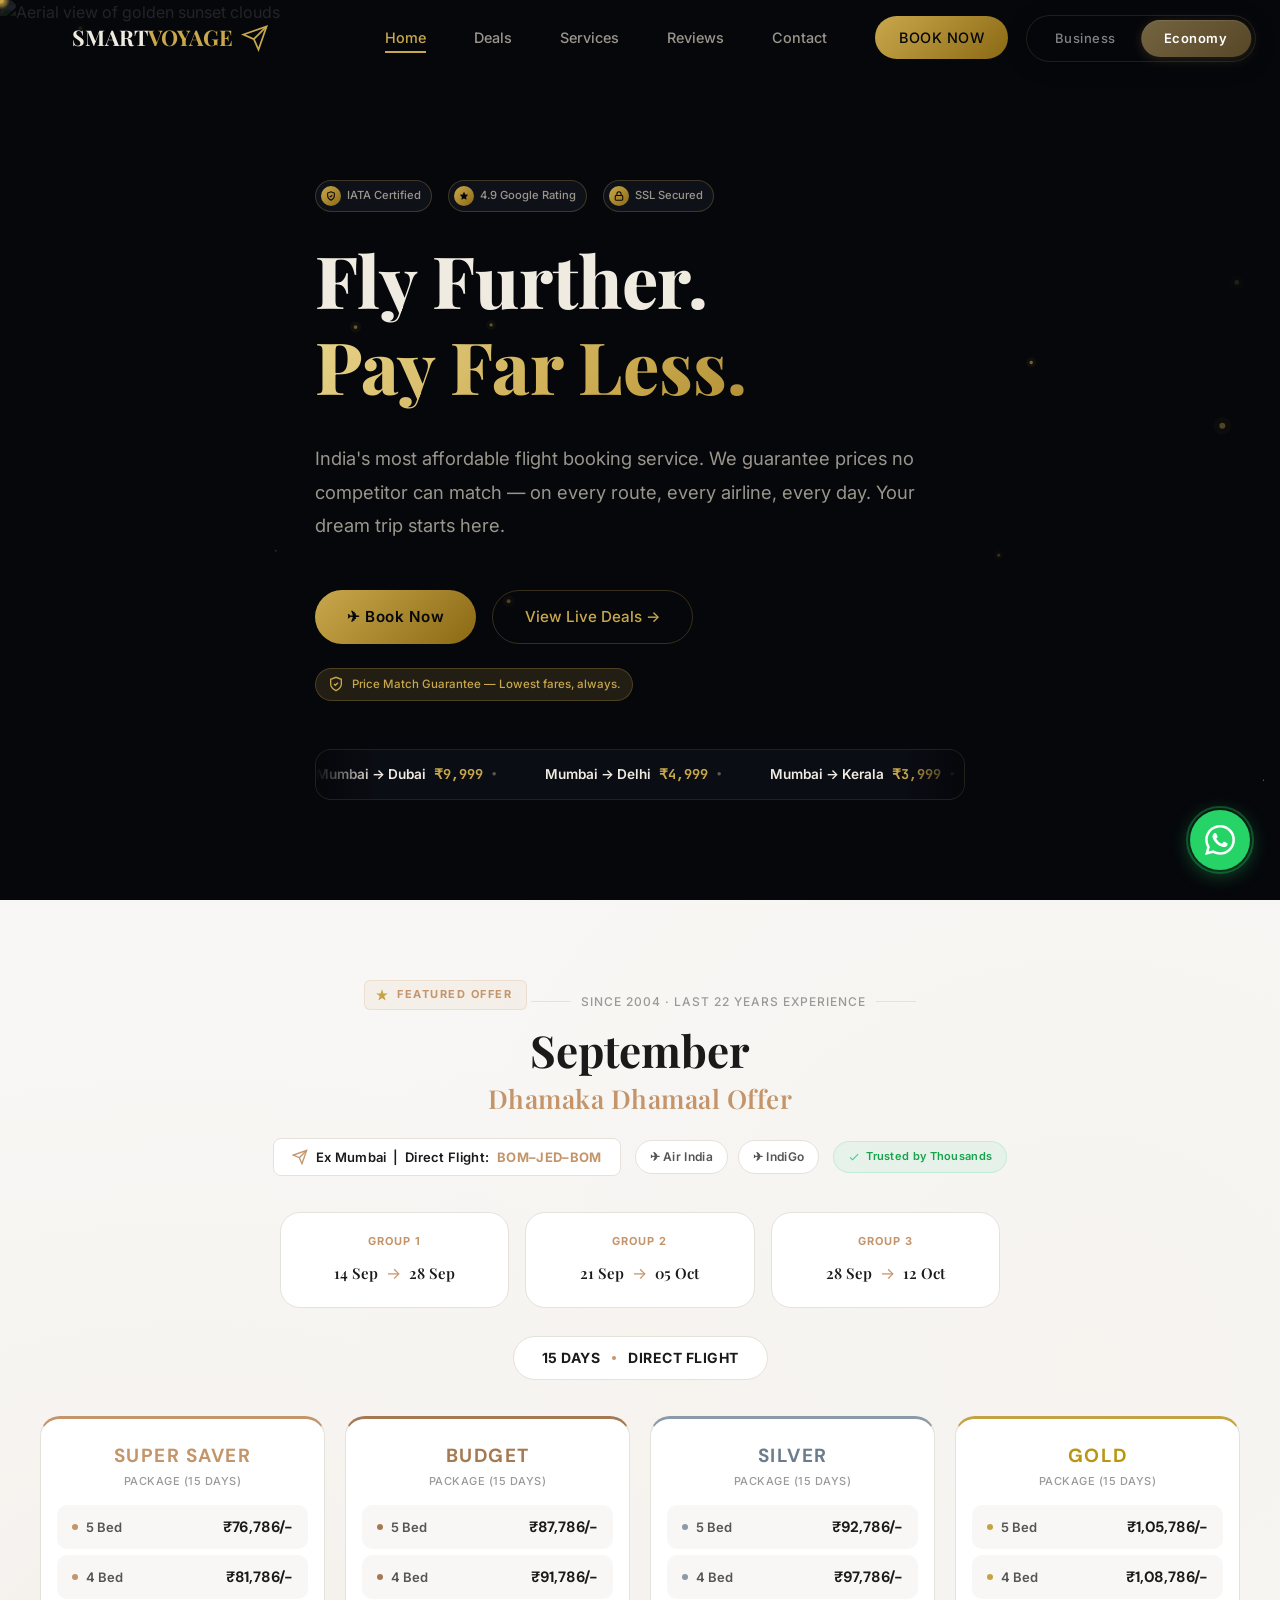
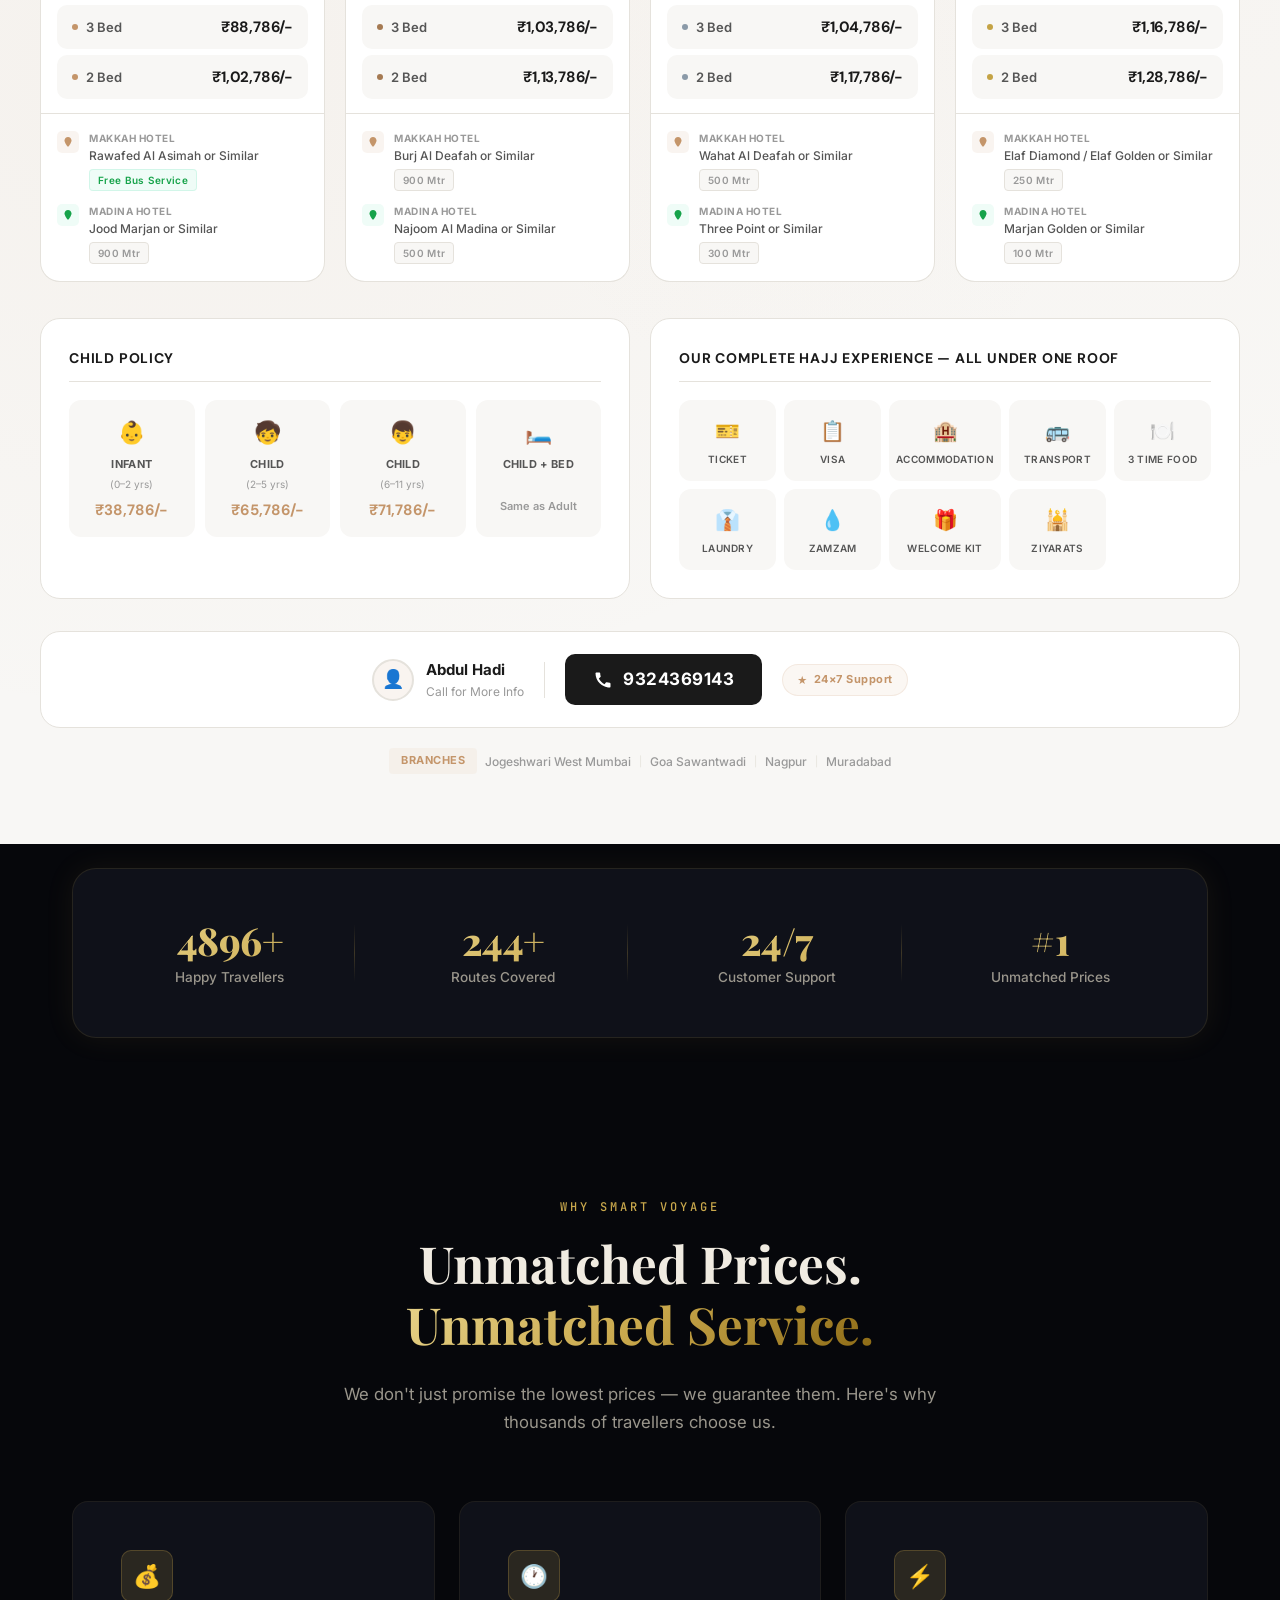
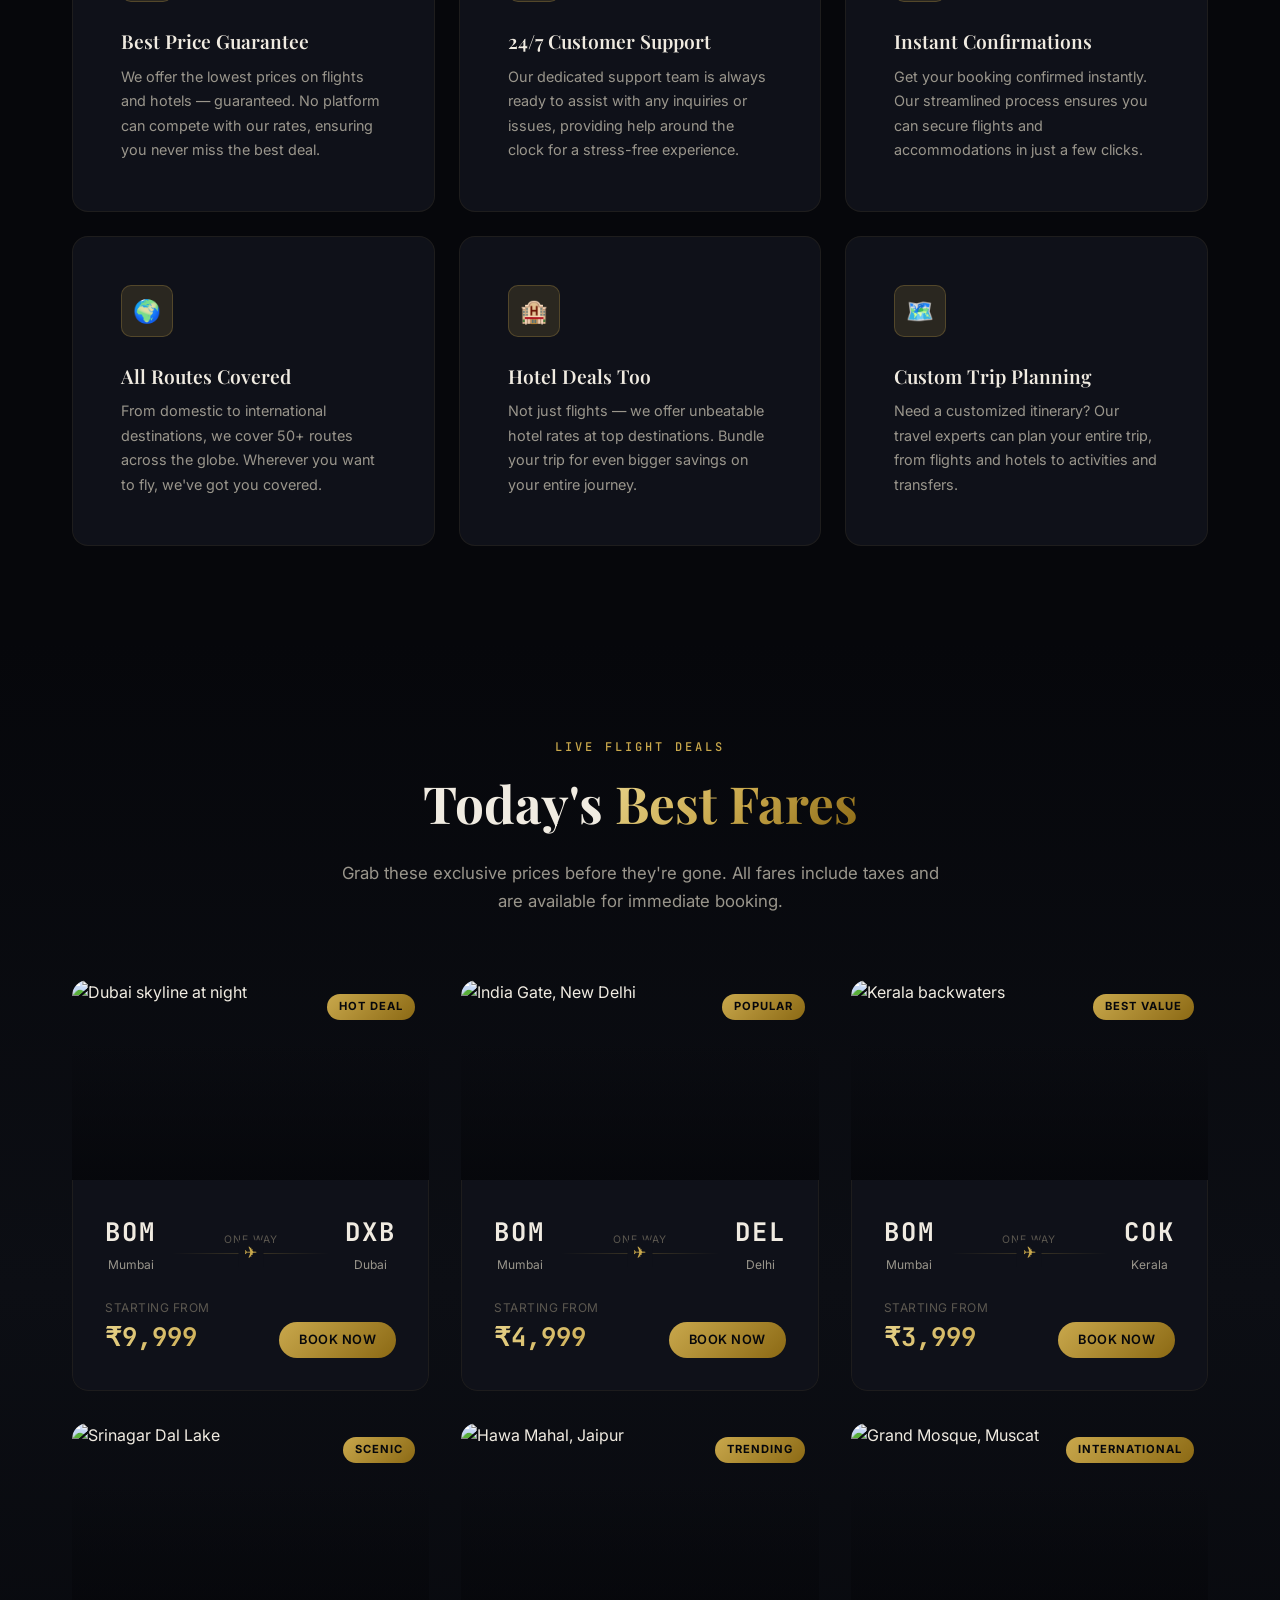
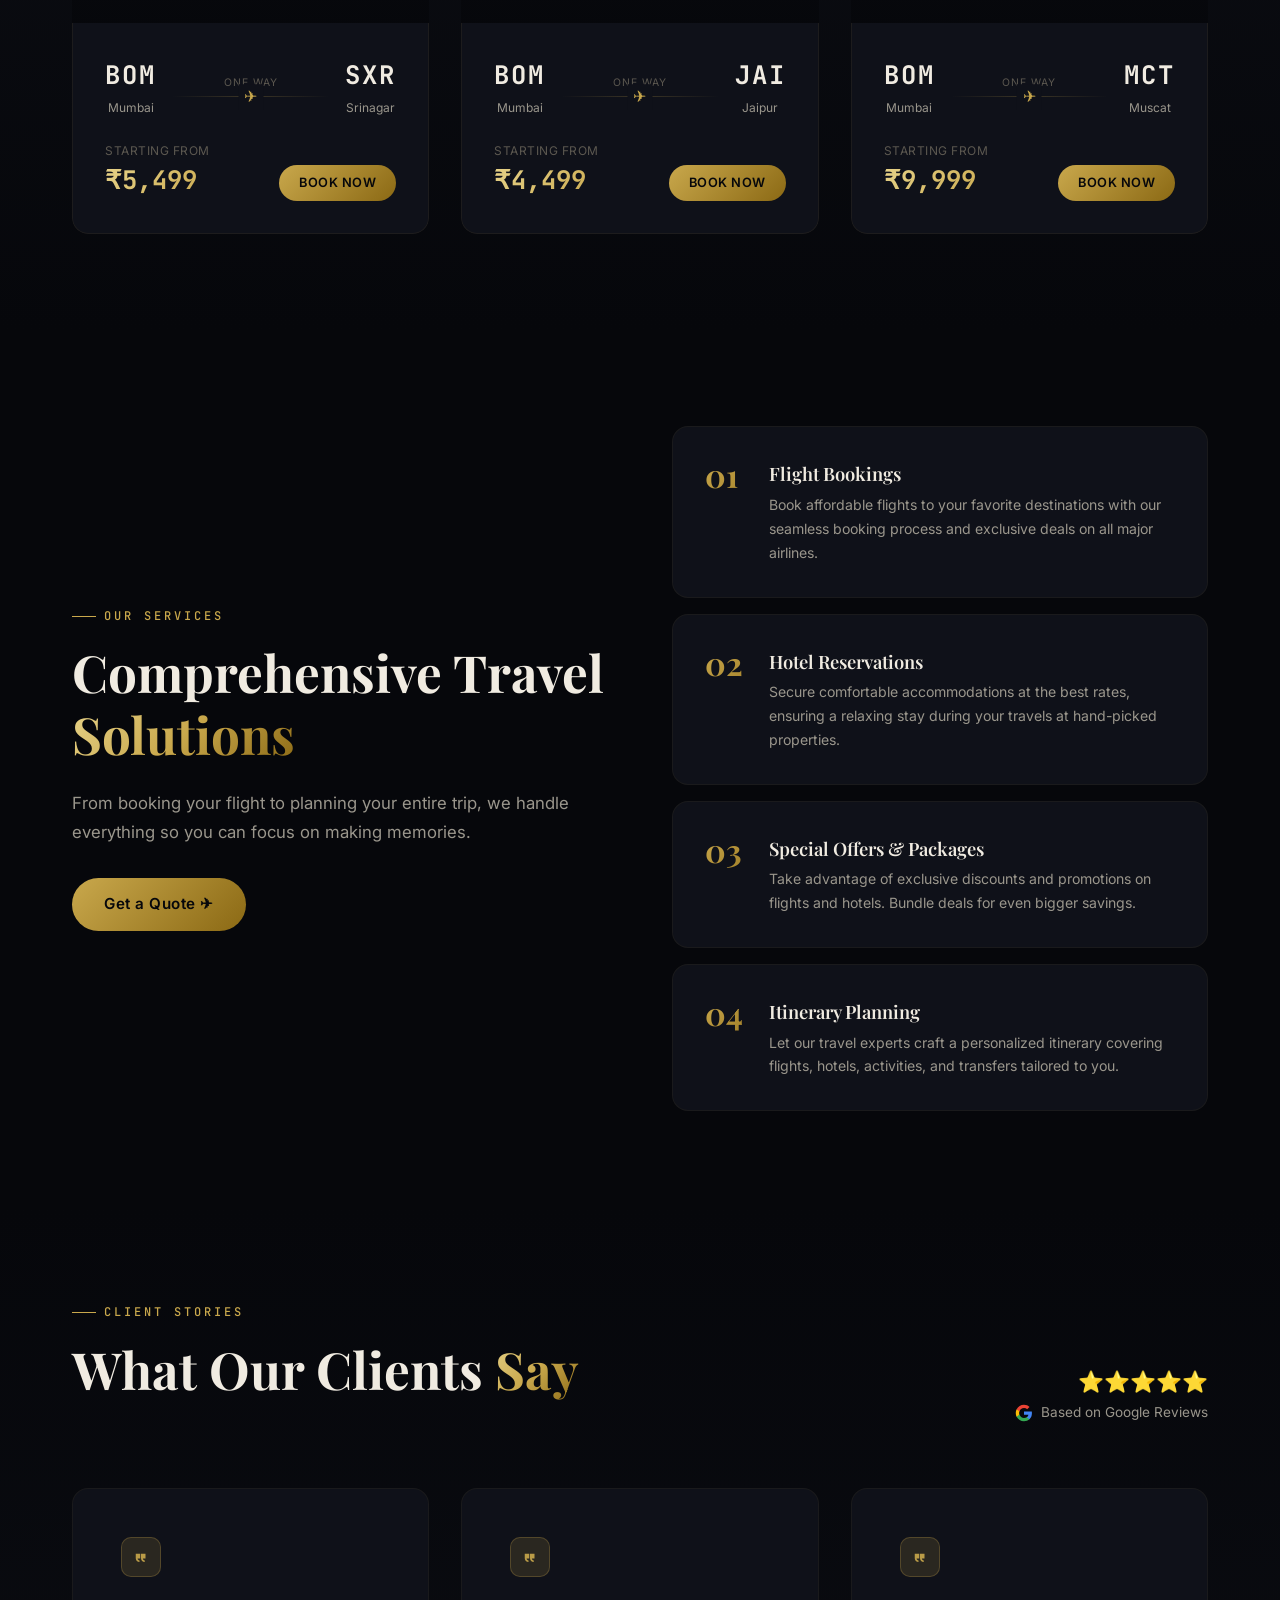
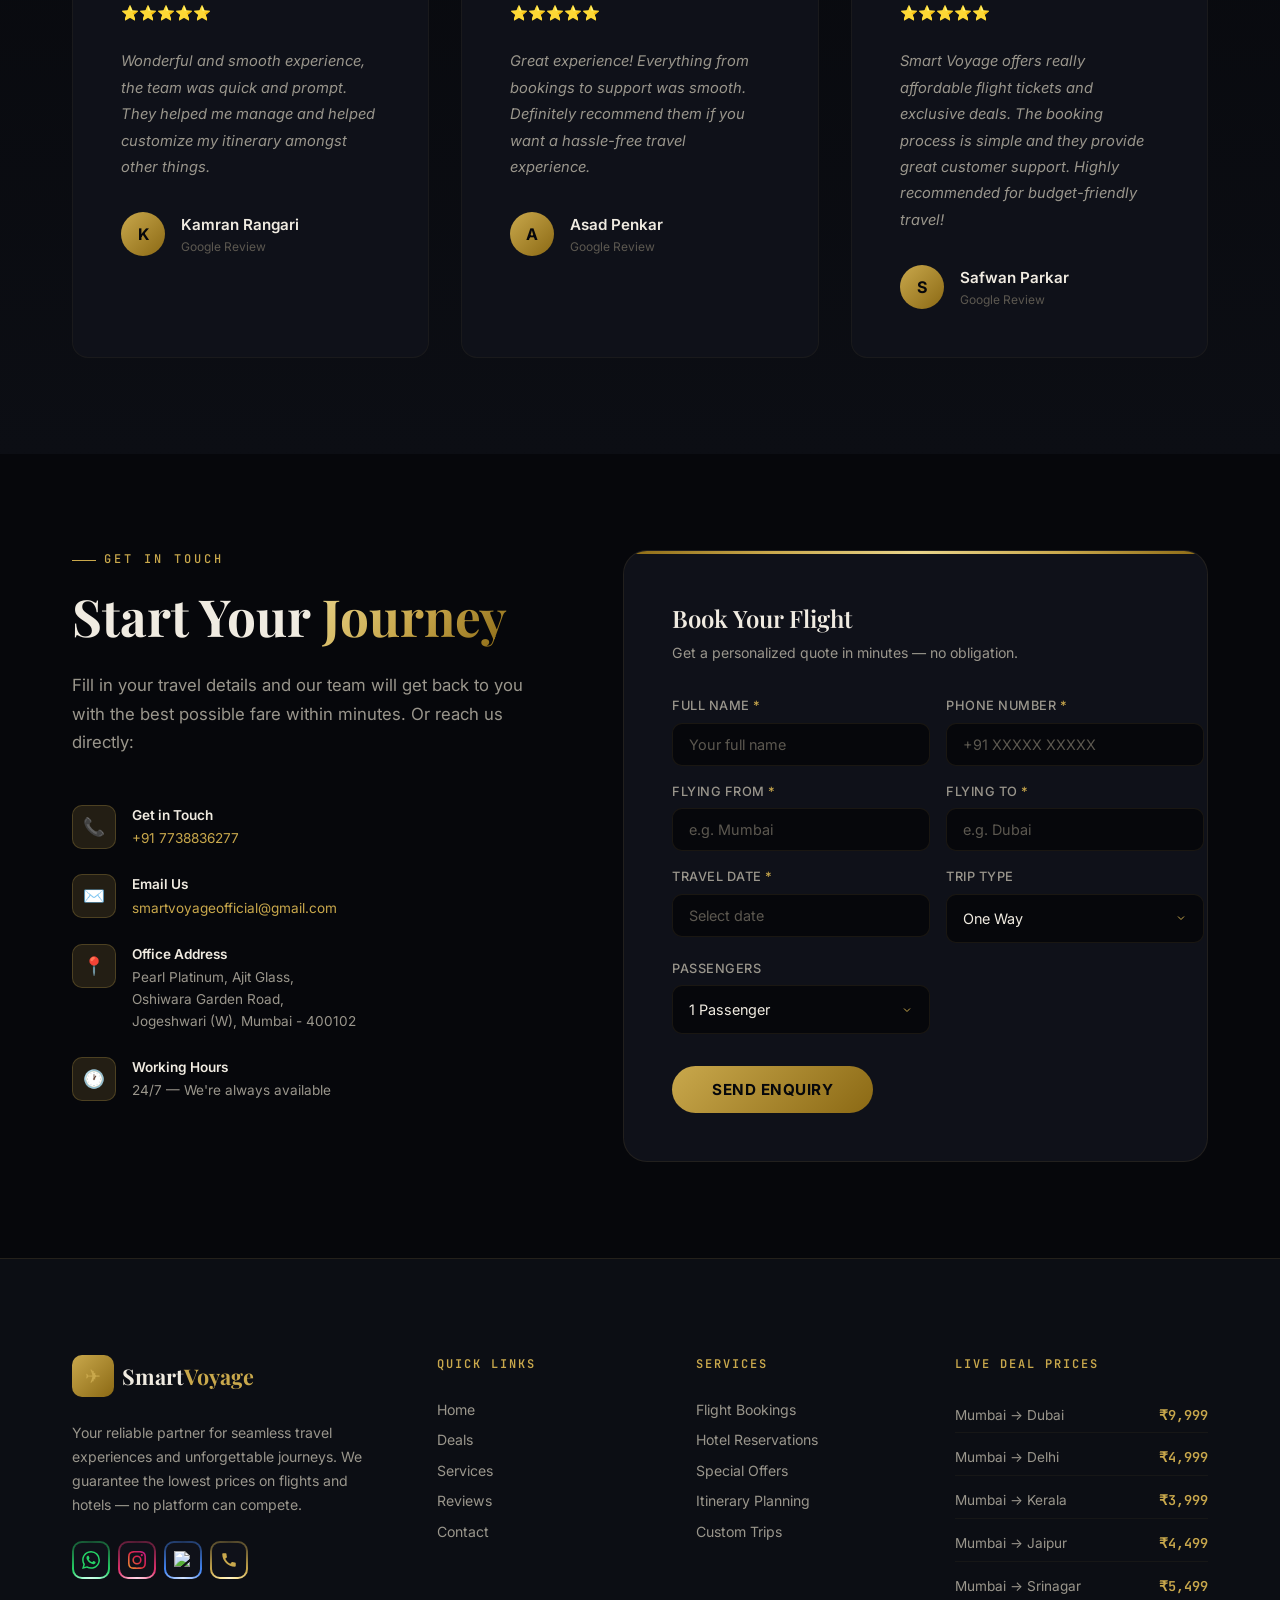
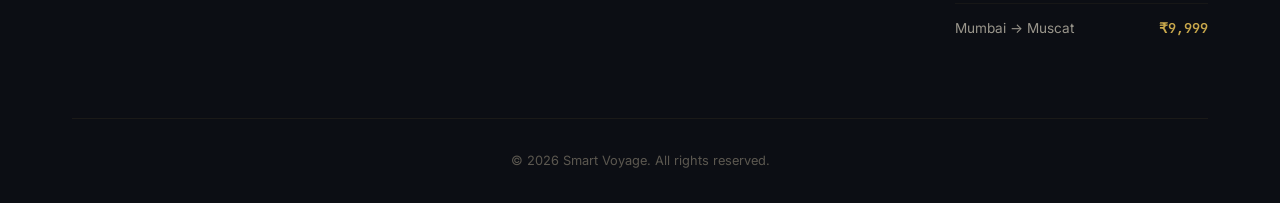
==== commit fc2d6ced: "add the offer section" ====
--- a/economy.html
+++ b/economy.html
@@ -12,6 +12,7 @@
   <meta name="theme-color" content="#06070b">
   <title>Smart Voyage — Fly Further. Pay Far Less. | Unmatched Flight Prices</title>
   <link rel="stylesheet" href="styles.css">
+  <link rel="stylesheet" href="hajj-offer-banner.css">
   <link rel="icon" type="image/svg+xml" href="images/favicon.png">
   <link rel="stylesheet" href="https://cdn.jsdelivr.net/npm/flatpickr/dist/flatpickr.min.css">
 </head>
@@ -289,6 +290,294 @@
     </div>
     </div> -->
   </section>
+
+  <!-- ==================== HAJJ SEPTEMBER DHAMAKA OFFER ==================== -->
+  <section class="hajj-offer" id="hajj-offer">
+    <div class="hajj-offer-bg-pattern"></div>
+
+    <!-- Admin Toggle (only visible with ?admin=true) -->
+    <button class="hajj-admin-toggle" id="hajj-admin-toggle" title="Toggle Hajj Offer Visibility">
+      <span class="hajj-admin-toggle-dot"></span>
+      <span id="hajj-toggle-text">OFFER LIVE</span>
+    </button>
+
+    <div class="hajj-container">
+
+      <!-- Featured Label -->
+      <div class="hajj-offer-header hajj-reveal">
+        <div class="hajj-featured-label">
+          <svg width="14" height="14" viewBox="0 0 24 24" fill="#c4a344"><path d="M12 2l2.4 7.4H22l-6.2 4.5 2.4 7.4L12 17l-6.2 4.3 2.4-7.4L2 9.4h7.6z"/></svg>
+          Featured Offer
+        </div>
+
+        <div class="hajj-offer-since">Since 2004 · Last 22 Years Experience</div>
+        <h2 class="hajj-offer-title">September</h2>
+        <h3 class="hajj-offer-subtitle">Dhamaka Dhamaal Offer</h3>
+
+        <!-- Route & Airlines -->
+        <div class="hajj-offer-route-row">
+          <div class="hajj-route-badge">
+            <svg width="16" height="16" viewBox="0 0 24 24" fill="none" stroke="currentColor" stroke-width="2"><path d="M22 2L11 13"/><path d="M22 2l-7 20-4-9-9-4 20-7z"/></svg>
+            Ex Mumbai &nbsp;|&nbsp; Direct Flight: <strong>BOM–JED–BOM</strong>
+          </div>
+          <div class="hajj-airline-logos">
+            <span class="hajj-airline-pill">✈ Air India</span>
+            <span class="hajj-airline-pill">✈ IndiGo</span>
+          </div>
+          <span class="hajj-trusted-badge">
+            <svg width="12" height="12" viewBox="0 0 24 24" fill="#34d399"><path d="M9 16.17L4.83 12l-1.42 1.41L9 19 21 7l-1.41-1.41L9 16.17z"/></svg>
+            Trusted by Thousands
+          </span>
+        </div>
+      </div>
+
+      <!-- Group Dates -->
+      <div class="hajj-groups-row hajj-reveal">
+        <div class="hajj-group-card">
+          <div class="hajj-group-label">Group 1</div>
+          <div class="hajj-group-dates">
+            <span class="hajj-group-date">14 Sep</span>
+            <span class="hajj-group-arrow">→</span>
+            <span class="hajj-group-date">28 Sep</span>
+          </div>
+        </div>
+        <div class="hajj-group-card">
+          <div class="hajj-group-label">Group 2</div>
+          <div class="hajj-group-dates">
+            <span class="hajj-group-date">21 Sep</span>
+            <span class="hajj-group-arrow">→</span>
+            <span class="hajj-group-date">05 Oct</span>
+          </div>
+        </div>
+        <div class="hajj-group-card">
+          <div class="hajj-group-label">Group 3</div>
+          <div class="hajj-group-dates">
+            <span class="hajj-group-date">28 Sep</span>
+            <span class="hajj-group-arrow">→</span>
+            <span class="hajj-group-date">12 Oct</span>
+          </div>
+        </div>
+      </div>
+
+      <!-- Duration -->
+      <div style="text-align:center" class="hajj-reveal">
+        <div class="hajj-duration-pill">
+          15 Days <span class="hajj-pill-sep"></span> Direct Flight
+        </div>
+      </div>
+
+      <!-- 4 Package Cards -->
+      <div class="hajj-packages-grid hajj-reveal">
+
+        <!-- SUPER SAVER -->
+        <div class="hajj-package-card" data-tier="saver">
+          <div class="hajj-pkg-header">
+            <div class="hajj-pkg-tier-name">Super Saver</div>
+            <div class="hajj-pkg-duration">Package (15 Days)</div>
+          </div>
+          <div class="hajj-pkg-prices">
+            <div class="hajj-price-row"><span class="hajj-bed-label"><span class="hajj-bed-dot"></span>5 Bed</span><span class="hajj-price-val">₹76,786/-</span></div>
+            <div class="hajj-price-row"><span class="hajj-bed-label"><span class="hajj-bed-dot"></span>4 Bed</span><span class="hajj-price-val">₹81,786/-</span></div>
+            <div class="hajj-price-row"><span class="hajj-bed-label"><span class="hajj-bed-dot"></span>3 Bed</span><span class="hajj-price-val">₹88,786/-</span></div>
+            <div class="hajj-price-row"><span class="hajj-bed-label"><span class="hajj-bed-dot"></span>2 Bed</span><span class="hajj-price-val">₹1,02,786/-</span></div>
+          </div>
+          <div class="hajj-pkg-hotels">
+            <div class="hajj-hotel-row hajj-hotel-makkah">
+              <div class="hajj-hotel-icon"><svg width="12" height="12" viewBox="0 0 24 24" fill="currentColor"><path d="M12 2C8.13 2 5 5.13 5 9c0 5.25 7 13 7 13s7-7.75 7-13c0-3.87-3.13-7-7-7z"/></svg></div>
+              <div class="hajj-hotel-text">
+                <div class="hajj-hotel-city">Makkah Hotel</div>
+                <div class="hajj-hotel-name">Rawafed Al Asimah or Similar</div>
+                <span class="hajj-hotel-extra free-bus">Free Bus Service</span>
+              </div>
+            </div>
+            <div class="hajj-hotel-row hajj-hotel-madina">
+              <div class="hajj-hotel-icon"><svg width="12" height="12" viewBox="0 0 24 24" fill="currentColor"><path d="M12 2C8.13 2 5 5.13 5 9c0 5.25 7 13 7 13s7-7.75 7-13c0-3.87-3.13-7-7-7z"/></svg></div>
+              <div class="hajj-hotel-text">
+                <div class="hajj-hotel-city">Madina Hotel</div>
+                <div class="hajj-hotel-name">Jood Marjan or Similar</div>
+                <span class="hajj-hotel-extra distance">900 Mtr</span>
+              </div>
+            </div>
+          </div>
+        </div>
+
+        <!-- BUDGET -->
+        <div class="hajj-package-card" data-tier="budget">
+          <div class="hajj-pkg-header">
+            <div class="hajj-pkg-tier-name">Budget</div>
+            <div class="hajj-pkg-duration">Package (15 Days)</div>
+          </div>
+          <div class="hajj-pkg-prices">
+            <div class="hajj-price-row"><span class="hajj-bed-label"><span class="hajj-bed-dot"></span>5 Bed</span><span class="hajj-price-val">₹87,786/-</span></div>
+            <div class="hajj-price-row"><span class="hajj-bed-label"><span class="hajj-bed-dot"></span>4 Bed</span><span class="hajj-price-val">₹91,786/-</span></div>
+            <div class="hajj-price-row"><span class="hajj-bed-label"><span class="hajj-bed-dot"></span>3 Bed</span><span class="hajj-price-val">₹1,03,786/-</span></div>
+            <div class="hajj-price-row"><span class="hajj-bed-label"><span class="hajj-bed-dot"></span>2 Bed</span><span class="hajj-price-val">₹1,13,786/-</span></div>
+          </div>
+          <div class="hajj-pkg-hotels">
+            <div class="hajj-hotel-row hajj-hotel-makkah">
+              <div class="hajj-hotel-icon"><svg width="12" height="12" viewBox="0 0 24 24" fill="currentColor"><path d="M12 2C8.13 2 5 5.13 5 9c0 5.25 7 13 7 13s7-7.75 7-13c0-3.87-3.13-7-7-7z"/></svg></div>
+              <div class="hajj-hotel-text">
+                <div class="hajj-hotel-city">Makkah Hotel</div>
+                <div class="hajj-hotel-name">Burj Al Deafah or Similar</div>
+                <span class="hajj-hotel-extra distance">900 Mtr</span>
+              </div>
+            </div>
+            <div class="hajj-hotel-row hajj-hotel-madina">
+              <div class="hajj-hotel-icon"><svg width="12" height="12" viewBox="0 0 24 24" fill="currentColor"><path d="M12 2C8.13 2 5 5.13 5 9c0 5.25 7 13 7 13s7-7.75 7-13c0-3.87-3.13-7-7-7z"/></svg></div>
+              <div class="hajj-hotel-text">
+                <div class="hajj-hotel-city">Madina Hotel</div>
+                <div class="hajj-hotel-name">Najoom Al Madina or Similar</div>
+                <span class="hajj-hotel-extra distance">500 Mtr</span>
+              </div>
+            </div>
+          </div>
+        </div>
+
+        <!-- SILVER -->
+        <div class="hajj-package-card" data-tier="silver">
+          <div class="hajj-pkg-header">
+            <div class="hajj-pkg-tier-name">Silver</div>
+            <div class="hajj-pkg-duration">Package (15 Days)</div>
+          </div>
+          <div class="hajj-pkg-prices">
+            <div class="hajj-price-row"><span class="hajj-bed-label"><span class="hajj-bed-dot"></span>5 Bed</span><span class="hajj-price-val">₹92,786/-</span></div>
+            <div class="hajj-price-row"><span class="hajj-bed-label"><span class="hajj-bed-dot"></span>4 Bed</span><span class="hajj-price-val">₹97,786/-</span></div>
+            <div class="hajj-price-row"><span class="hajj-bed-label"><span class="hajj-bed-dot"></span>3 Bed</span><span class="hajj-price-val">₹1,04,786/-</span></div>
+            <div class="hajj-price-row"><span class="hajj-bed-label"><span class="hajj-bed-dot"></span>2 Bed</span><span class="hajj-price-val">₹1,17,786/-</span></div>
+          </div>
+          <div class="hajj-pkg-hotels">
+            <div class="hajj-hotel-row hajj-hotel-makkah">
+              <div class="hajj-hotel-icon"><svg width="12" height="12" viewBox="0 0 24 24" fill="currentColor"><path d="M12 2C8.13 2 5 5.13 5 9c0 5.25 7 13 7 13s7-7.75 7-13c0-3.87-3.13-7-7-7z"/></svg></div>
+              <div class="hajj-hotel-text">
+                <div class="hajj-hotel-city">Makkah Hotel</div>
+                <div class="hajj-hotel-name">Wahat Al Deafah or Similar</div>
+                <span class="hajj-hotel-extra distance">500 Mtr</span>
+              </div>
+            </div>
+            <div class="hajj-hotel-row hajj-hotel-madina">
+              <div class="hajj-hotel-icon"><svg width="12" height="12" viewBox="0 0 24 24" fill="currentColor"><path d="M12 2C8.13 2 5 5.13 5 9c0 5.25 7 13 7 13s7-7.75 7-13c0-3.87-3.13-7-7-7z"/></svg></div>
+              <div class="hajj-hotel-text">
+                <div class="hajj-hotel-city">Madina Hotel</div>
+                <div class="hajj-hotel-name">Three Point or Similar</div>
+                <span class="hajj-hotel-extra distance">300 Mtr</span>
+              </div>
+            </div>
+          </div>
+        </div>
+
+        <!-- GOLD -->
+        <div class="hajj-package-card" data-tier="gold">
+          <div class="hajj-pkg-header">
+            <div class="hajj-pkg-tier-name">Gold</div>
+            <div class="hajj-pkg-duration">Package (15 Days)</div>
+          </div>
+          <div class="hajj-pkg-prices">
+            <div class="hajj-price-row"><span class="hajj-bed-label"><span class="hajj-bed-dot"></span>5 Bed</span><span class="hajj-price-val">₹1,05,786/-</span></div>
+            <div class="hajj-price-row"><span class="hajj-bed-label"><span class="hajj-bed-dot"></span>4 Bed</span><span class="hajj-price-val">₹1,08,786/-</span></div>
+            <div class="hajj-price-row"><span class="hajj-bed-label"><span class="hajj-bed-dot"></span>3 Bed</span><span class="hajj-price-val">₹1,16,786/-</span></div>
+            <div class="hajj-price-row"><span class="hajj-bed-label"><span class="hajj-bed-dot"></span>2 Bed</span><span class="hajj-price-val">₹1,28,786/-</span></div>
+          </div>
+          <div class="hajj-pkg-hotels">
+            <div class="hajj-hotel-row hajj-hotel-makkah">
+              <div class="hajj-hotel-icon"><svg width="12" height="12" viewBox="0 0 24 24" fill="currentColor"><path d="M12 2C8.13 2 5 5.13 5 9c0 5.25 7 13 7 13s7-7.75 7-13c0-3.87-3.13-7-7-7z"/></svg></div>
+              <div class="hajj-hotel-text">
+                <div class="hajj-hotel-city">Makkah Hotel</div>
+                <div class="hajj-hotel-name">Elaf Diamond / Elaf Golden or Similar</div>
+                <span class="hajj-hotel-extra distance">250 Mtr</span>
+              </div>
+            </div>
+            <div class="hajj-hotel-row hajj-hotel-madina">
+              <div class="hajj-hotel-icon"><svg width="12" height="12" viewBox="0 0 24 24" fill="currentColor"><path d="M12 2C8.13 2 5 5.13 5 9c0 5.25 7 13 7 13s7-7.75 7-13c0-3.87-3.13-7-7-7z"/></svg></div>
+              <div class="hajj-hotel-text">
+                <div class="hajj-hotel-city">Madina Hotel</div>
+                <div class="hajj-hotel-name">Marjan Golden or Similar</div>
+                <span class="hajj-hotel-extra distance">100 Mtr</span>
+              </div>
+            </div>
+          </div>
+        </div>
+
+      </div>
+
+      <!-- Child Policy + Inclusions -->
+      <div class="hajj-bottom-info hajj-reveal">
+        <div class="hajj-info-card">
+          <div class="hajj-info-card-title">Child Policy</div>
+          <div class="hajj-child-grid">
+            <div class="hajj-child-item">
+              <div class="hajj-child-icon">👶</div>
+              <div class="hajj-child-age">Infant</div>
+              <div class="hajj-child-range">(0–2 yrs)</div>
+              <div class="hajj-child-price">₹38,786/-</div>
+            </div>
+            <div class="hajj-child-item">
+              <div class="hajj-child-icon">🧒</div>
+              <div class="hajj-child-age">Child</div>
+              <div class="hajj-child-range">(2–5 yrs)</div>
+              <div class="hajj-child-price">₹65,786/-</div>
+            </div>
+            <div class="hajj-child-item">
+              <div class="hajj-child-icon">👦</div>
+              <div class="hajj-child-age">Child</div>
+              <div class="hajj-child-range">(6–11 yrs)</div>
+              <div class="hajj-child-price">₹71,786/-</div>
+            </div>
+            <div class="hajj-child-item">
+              <div class="hajj-child-icon">🛏️</div>
+              <div class="hajj-child-age">Child + Bed</div>
+              <div class="hajj-child-range">&nbsp;</div>
+              <div class="hajj-child-price same-adult">Same as Adult</div>
+            </div>
+          </div>
+        </div>
+        <div class="hajj-info-card">
+          <div class="hajj-info-card-title">Our Complete Hajj Experience — All Under One Roof</div>
+          <div class="hajj-inclusions-grid">
+            <div class="hajj-inclusion-item"><div class="hajj-incl-icon">🎫</div><div class="hajj-incl-text">Ticket</div></div>
+            <div class="hajj-inclusion-item"><div class="hajj-incl-icon">📋</div><div class="hajj-incl-text">Visa</div></div>
+            <div class="hajj-inclusion-item"><div class="hajj-incl-icon">🏨</div><div class="hajj-incl-text">Accommodation</div></div>
+            <div class="hajj-inclusion-item"><div class="hajj-incl-icon">🚌</div><div class="hajj-incl-text">Transport</div></div>
+            <div class="hajj-inclusion-item"><div class="hajj-incl-icon">🍽️</div><div class="hajj-incl-text">3 Time Food</div></div>
+            <div class="hajj-inclusion-item"><div class="hajj-incl-icon">👔</div><div class="hajj-incl-text">Laundry</div></div>
+            <div class="hajj-inclusion-item"><div class="hajj-incl-icon">💧</div><div class="hajj-incl-text">Zamzam</div></div>
+            <div class="hajj-inclusion-item"><div class="hajj-incl-icon">🎁</div><div class="hajj-incl-text">Welcome Kit</div></div>
+            <div class="hajj-inclusion-item"><div class="hajj-incl-icon">🕌</div><div class="hajj-incl-text">Ziyarats</div></div>
+          </div>
+        </div>
+      </div>
+
+      <!-- Contact Bar -->
+      <div class="hajj-contact-bar hajj-reveal">
+        <div class="hajj-contact-person">
+          <div class="hajj-contact-avatar">👤</div>
+          <div>
+            <div class="hajj-contact-name">Abdul Hadi</div>
+            <div class="hajj-contact-label">Call for More Info</div>
+          </div>
+        </div>
+        <div class="hajj-contact-sep"></div>
+        <a href="tel:+919324369143" class="hajj-contact-phone-btn">
+          <svg width="20" height="20" viewBox="0 0 24 24" fill="currentColor"><path d="M20.01 15.38c-1.23 0-2.42-.2-3.53-.56a.977.977 0 00-1.01.24l-1.57 1.97c-2.83-1.35-5.48-3.9-6.89-6.83l1.95-1.66c.27-.28.35-.67.24-1.02-.37-1.11-.56-2.3-.56-3.53 0-.54-.45-.99-.99-.99H4.19C3.65 3 3 3.24 3 3.99 3 13.28 10.73 21 20.01 21c.71 0 .99-.63.99-1.18v-3.45c0-.54-.45-.99-.99-.99z"/></svg>
+          9324369143
+        </a>
+        <div class="hajj-support-badge">24×7 Support</div>
+      </div>
+
+      <!-- Branches -->
+      <div class="hajj-branches hajj-reveal">
+        <span class="hajj-branch-label">Branches</span>
+        <span class="hajj-branch-name">Jogeshwari West Mumbai</span>
+        <span class="hajj-branch-sep">|</span>
+        <span class="hajj-branch-name">Goa Sawantwadi</span>
+        <span class="hajj-branch-sep">|</span>
+        <span class="hajj-branch-name">Nagpur</span>
+        <span class="hajj-branch-sep">|</span>
+        <span class="hajj-branch-name">Muradabad</span>
+      </div>
+
+    </div>
+  </section>
+  <!-- /HAJJ OFFER -->
 
   <!-- ==================== STATS BAR ==================== -->
   <section class="stats-bar reveal" id="stats">
@@ -1018,6 +1307,53 @@
       <span id="ee-tagline">— Smart Voyage</span>
     </div>
   </div>
+
+  <!-- Hajj Offer Admin Toggle + Scroll Reveal -->
+  <script>
+  (function() {
+    var offer = document.getElementById('hajj-offer');
+    var toggle = document.getElementById('hajj-admin-toggle');
+    var toggleText = document.getElementById('hajj-toggle-text');
+    if (!offer || !toggle) return;
+
+    var isAdmin = window.location.search.indexOf('admin=true') !== -1;
+    var isHidden = localStorage.getItem('hajj-offer-hidden') === 'true';
+
+    function applyState() {
+      if (isHidden) {
+        offer.classList.add('hajj-hidden');
+        if (toggleText) toggleText.textContent = 'OFFER HIDDEN';
+      } else {
+        offer.classList.remove('hajj-hidden');
+        if (toggleText) toggleText.textContent = 'OFFER LIVE';
+      }
+    }
+
+    applyState();
+
+    if (isAdmin) {
+      toggle.classList.add('visible');
+      toggle.addEventListener('click', function() {
+        isHidden = !isHidden;
+        localStorage.setItem('hajj-offer-hidden', isHidden ? 'true' : 'false');
+        applyState();
+      });
+    }
+
+    var reveals = document.querySelectorAll('.hajj-reveal');
+    if (!reveals.length) return;
+    var observer = new IntersectionObserver(function(entries) {
+      entries.forEach(function(entry) {
+        if (entry.isIntersecting) {
+          entry.target.classList.add('hajj-visible');
+          observer.unobserve(entry.target);
+        }
+      });
+    }, { threshold: 0.15 });
+    reveals.forEach(function(el) { observer.observe(el); });
+  })();
+  </script>
+
 </body>
 
 </html>
--- a/hajj-offer-banner.css
+++ b/hajj-offer-banner.css
@@ -0,0 +1,954 @@
+/* ═══════════════════════════════════════════════════════════════
+   HAJJ OFFER BANNER — Matches Smart Voyage Premium UI Theme
+   Uses the same design tokens: --accent, --bg-alt, --bdr, etc.
+   Self-contained. Remove this file + HTML block to delete.
+   ═══════════════════════════════════════════════════════════════ */
+
+@import url('https://fonts.googleapis.com/css2?family=DM+Sans:wght@400;500;600;700&display=swap');
+
+/* ── Section wrapper ─────────────────────────────────────────── */
+.hajj-offer {
+  position: relative;
+  padding: 80px 0 70px;
+  background: var(--bg-alt, #f8f7f5);
+  overflow: hidden;
+  transition: max-height 0.6s cubic-bezier(0.4, 0, 0.2, 1),
+              opacity 0.5s ease,
+              padding 0.6s cubic-bezier(0.4, 0, 0.2, 1),
+              margin 0.5s ease;
+}
+
+.hajj-offer.hajj-hidden {
+  max-height: 0 !important;
+  opacity: 0;
+  padding: 0;
+  margin: 0;
+  overflow: hidden;
+  pointer-events: none;
+}
+
+/* Subtle decorative glow (matches deal card shimmer feel) */
+.hajj-offer-bg-pattern {
+  position: absolute;
+  inset: 0;
+  background-image:
+    radial-gradient(ellipse at 15% 50%, rgba(196, 149, 106, 0.06) 0%, transparent 60%),
+    radial-gradient(ellipse at 85% 30%, rgba(196, 149, 106, 0.04) 0%, transparent 50%);
+  pointer-events: none;
+  z-index: 0;
+}
+
+/* ── Container ───────────────────────────────────────────────── */
+.hajj-offer .hajj-container {
+  max-width: 1300px;
+  margin: 0 auto;
+  padding: 0 40px;
+  position: relative;
+  z-index: 1;
+}
+
+/* ── Admin toggle ────────────────────────────────────────────── */
+.hajj-admin-toggle {
+  display: none;
+  position: absolute;
+  top: 20px;
+  right: 40px;
+  z-index: 50;
+  align-items: center;
+  gap: 8px;
+  padding: 8px 18px;
+  border-radius: 30px;
+  background: var(--card, #fff);
+  border: 1px solid var(--bdr, #e5e2dc);
+  cursor: pointer;
+  font-family: 'Inter', sans-serif;
+  font-size: 12px;
+  font-weight: 600;
+  color: var(--accent, #c4956a);
+  letter-spacing: 0.5px;
+  text-transform: uppercase;
+  transition: all 0.3s ease;
+  box-shadow: 0 2px 12px rgba(0, 0, 0, 0.06);
+}
+
+.hajj-admin-toggle:hover {
+  border-color: var(--accent, #c4956a);
+  transform: translateY(-1px);
+  box-shadow: 0 4px 20px rgba(196, 149, 106, 0.15);
+}
+
+.hajj-admin-toggle.visible {
+  display: inline-flex;
+}
+
+.hajj-admin-toggle-dot {
+  width: 8px;
+  height: 8px;
+  border-radius: 50%;
+  background: #34d399;
+  box-shadow: 0 0 6px rgba(52, 211, 153, 0.4);
+  transition: background 0.3s ease, box-shadow 0.3s ease;
+}
+
+.hajj-offer.hajj-hidden .hajj-admin-toggle-dot {
+  background: #f87171;
+  box-shadow: 0 0 6px rgba(248, 113, 113, 0.4);
+}
+
+/* ── Featured label (Business Standard style) ────────────────── */
+.hajj-featured-label {
+  display: inline-flex;
+  align-items: center;
+  gap: 8px;
+  margin-bottom: 16px;
+  padding: 5px 14px 5px 10px;
+  background: rgba(196, 149, 106, 0.08);
+  border: 1px solid rgba(196, 149, 106, 0.2);
+  border-radius: 6px;
+  font-family: 'Inter', sans-serif;
+  font-size: 11px;
+  font-weight: 700;
+  color: var(--accent, #c4956a);
+  letter-spacing: 1.5px;
+  text-transform: uppercase;
+}
+
+.hajj-featured-label svg {
+  flex-shrink: 0;
+}
+
+/* ── Header ──────────────────────────────────────────────────── */
+.hajj-offer-header {
+  text-align: center;
+  margin-bottom: 36px;
+}
+
+.hajj-offer-since {
+  display: inline-flex;
+  align-items: center;
+  gap: 10px;
+  font-family: 'Inter', sans-serif;
+  font-size: 12px;
+  font-weight: 500;
+  color: var(--text3, #999);
+  letter-spacing: 1px;
+  text-transform: uppercase;
+  margin-bottom: 10px;
+}
+
+.hajj-offer-since::before,
+.hajj-offer-since::after {
+  content: '';
+  width: 40px;
+  height: 1px;
+  background: var(--bdr, #e5e2dc);
+}
+
+.hajj-offer-title {
+  font-family: 'Playfair Display', serif;
+  font-size: 44px;
+  font-weight: 700;
+  line-height: 1.1;
+  margin-bottom: 4px;
+  color: var(--text, #1a1a1a);
+}
+
+.hajj-offer-subtitle {
+  font-family: 'Playfair Display', serif;
+  font-size: 26px;
+  font-weight: 600;
+  color: var(--accent, #c4956a);
+  margin-bottom: 18px;
+  letter-spacing: 0.5px;
+}
+
+/* ── Route & airlines info row ───────────────────────────────── */
+.hajj-offer-route-row {
+  display: flex;
+  align-items: center;
+  justify-content: center;
+  gap: 14px;
+  flex-wrap: wrap;
+  margin-bottom: 10px;
+}
+
+.hajj-route-badge {
+  display: inline-flex;
+  align-items: center;
+  gap: 8px;
+  padding: 8px 18px;
+  background: var(--card, #fff);
+  border: 1px solid var(--bdr, #e5e2dc);
+  border-radius: 8px;
+  font-family: 'Inter', sans-serif;
+  font-size: 13px;
+  font-weight: 600;
+  color: var(--text, #1a1a1a);
+  letter-spacing: 0.3px;
+}
+
+.hajj-route-badge svg {
+  color: var(--accent, #c4956a);
+  flex-shrink: 0;
+}
+
+.hajj-route-badge strong {
+  color: var(--accent, #c4956a);
+  font-weight: 700;
+}
+
+.hajj-airline-logos {
+  display: flex;
+  align-items: center;
+  gap: 10px;
+}
+
+.hajj-airline-pill {
+  display: inline-flex;
+  align-items: center;
+  gap: 6px;
+  padding: 6px 14px;
+  background: var(--card, #fff);
+  border: 1px solid var(--bdr, #e5e2dc);
+  border-radius: 30px;
+  font-family: 'Inter', sans-serif;
+  font-size: 12px;
+  font-weight: 600;
+  color: var(--text2, #555);
+  letter-spacing: 0.3px;
+}
+
+.hajj-trusted-badge {
+  display: inline-flex;
+  align-items: center;
+  gap: 6px;
+  padding: 6px 14px;
+  background: rgba(52, 211, 153, 0.08);
+  border: 1px solid rgba(52, 211, 153, 0.2);
+  border-radius: 30px;
+  font-family: 'Inter', sans-serif;
+  font-size: 11px;
+  font-weight: 600;
+  color: #16a34a;
+  letter-spacing: 0.3px;
+}
+
+/* ── Group dates row ─────────────────────────────────────────── */
+.hajj-groups-row {
+  display: grid;
+  grid-template-columns: repeat(3, 1fr);
+  gap: 16px;
+  margin-bottom: 28px;
+  max-width: 720px;
+  margin-left: auto;
+  margin-right: auto;
+}
+
+.hajj-group-card {
+  position: relative;
+  padding: 20px 16px;
+  background: var(--card, #fff);
+  border: 1px solid var(--bdr, #e5e2dc);
+  border-radius: var(--rl, 20px);
+  text-align: center;
+  transition: all 0.3s cubic-bezier(0.4, 0, 0.2, 1);
+}
+
+.hajj-group-card:hover {
+  border-color: var(--accent, #c4956a);
+  transform: translateY(-3px);
+  box-shadow: 0 8px 30px rgba(0, 0, 0, 0.08);
+}
+
+.hajj-group-label {
+  font-family: 'Inter', sans-serif;
+  font-size: 11px;
+  font-weight: 700;
+  color: var(--accent, #c4956a);
+  letter-spacing: 1px;
+  text-transform: uppercase;
+  margin-bottom: 10px;
+}
+
+.hajj-group-dates {
+  display: flex;
+  align-items: center;
+  justify-content: center;
+  gap: 8px;
+}
+
+.hajj-group-date {
+  font-family: 'Playfair Display', serif;
+  font-size: 15px;
+  font-weight: 600;
+  color: var(--text, #1a1a1a);
+  line-height: 1.3;
+}
+
+.hajj-group-arrow {
+  color: var(--accent, #c4956a);
+  font-size: 16px;
+}
+
+/* ── Duration pill ───────────────────────────────────────────── */
+.hajj-duration-pill {
+  display: inline-flex;
+  align-items: center;
+  gap: 12px;
+  padding: 10px 28px;
+  background: var(--card, #fff);
+  border: 1px solid var(--bdr, #e5e2dc);
+  border-radius: 30px;
+  margin-bottom: 36px;
+  font-family: 'Inter', sans-serif;
+  font-size: 14px;
+  font-weight: 700;
+  color: var(--text, #1a1a1a);
+  letter-spacing: 0.5px;
+  text-transform: uppercase;
+}
+
+.hajj-duration-pill .hajj-pill-sep {
+  width: 4px;
+  height: 4px;
+  border-radius: 50%;
+  background: var(--accent, #c4956a);
+}
+
+/* ── Packages grid ───────────────────────────────────────────── */
+.hajj-packages-grid {
+  display: grid;
+  grid-template-columns: repeat(4, 1fr);
+  gap: 20px;
+  margin-bottom: 36px;
+}
+
+.hajj-package-card {
+  position: relative;
+  background: var(--card, #fff);
+  border: 1px solid var(--bdr, #e5e2dc);
+  border-radius: var(--rl, 20px);
+  overflow: hidden;
+  transition: all 0.3s cubic-bezier(0.4, 0, 0.2, 1);
+}
+
+.hajj-package-card:hover {
+  transform: translateY(-4px);
+  box-shadow: 0 12px 40px rgba(0, 0, 0, 0.08);
+  border-color: var(--accent, #c4956a);
+}
+
+/* Shimmer sweep (same as .p-deal-card::before) */
+.hajj-package-card::before {
+  content: '';
+  position: absolute;
+  top: 0;
+  left: -100%;
+  width: 60%;
+  height: 100%;
+  background: linear-gradient(105deg, transparent 20%, rgba(196, 149, 106, 0.07) 50%, transparent 80%);
+  z-index: 1;
+  pointer-events: none;
+  animation: hajjCardShimmer 4s ease-in-out infinite;
+}
+
+@keyframes hajjCardShimmer {
+  0% { left: -100%; }
+  50% { left: 150%; }
+  100% { left: 150%; }
+}
+
+/* Glowing border pulse (same as .p-deal-card::after) */
+.hajj-package-card::after {
+  content: '';
+  position: absolute;
+  inset: -1px;
+  border-radius: var(--rl, 20px);
+  border: 2px solid transparent;
+  pointer-events: none;
+  z-index: 0;
+  animation: hajjBorderGlow 3s ease-in-out infinite;
+}
+
+@keyframes hajjBorderGlow {
+  0%, 100% {
+    border-color: transparent;
+    box-shadow: none;
+  }
+  50% {
+    border-color: rgba(196, 149, 106, 0.2);
+    box-shadow: 0 0 16px rgba(196, 149, 106, 0.06);
+  }
+}
+
+/* Card accent top borders - warm tones matching the theme */
+.hajj-package-card[data-tier="saver"] { border-top: 3px solid #c4956a; }
+.hajj-package-card[data-tier="budget"] { border-top: 3px solid #a57a52; }
+.hajj-package-card[data-tier="silver"] { border-top: 3px solid #8b9aa8; }
+.hajj-package-card[data-tier="gold"] { border-top: 3px solid #c4a344; }
+
+/* Package header */
+.hajj-pkg-header {
+  padding: 22px 20px 14px;
+  text-align: center;
+  position: relative;
+  z-index: 2;
+}
+
+.hajj-pkg-tier-name {
+  font-family: 'DM Sans', 'Inter', sans-serif;
+  font-size: 19px;
+  font-weight: 700;
+  text-transform: uppercase;
+  letter-spacing: 1.5px;
+  margin-bottom: 2px;
+}
+
+.hajj-package-card[data-tier="saver"] .hajj-pkg-tier-name { color: #c4956a; }
+.hajj-package-card[data-tier="budget"] .hajj-pkg-tier-name { color: #a57a52; }
+.hajj-package-card[data-tier="silver"] .hajj-pkg-tier-name { color: #6b7d8d; }
+.hajj-package-card[data-tier="gold"] .hajj-pkg-tier-name { color: #b8960f; }
+
+.hajj-pkg-duration {
+  font-family: 'Inter', sans-serif;
+  font-size: 11px;
+  font-weight: 500;
+  color: var(--text3, #999);
+  text-transform: uppercase;
+  letter-spacing: 0.5px;
+}
+
+/* Price rows */
+.hajj-pkg-prices {
+  padding: 0 16px 14px;
+  display: flex;
+  flex-direction: column;
+  gap: 6px;
+  position: relative;
+  z-index: 2;
+}
+
+.hajj-price-row {
+  display: flex;
+  align-items: center;
+  justify-content: space-between;
+  padding: 9px 14px;
+  border-radius: 10px;
+  background: var(--bg-alt, #f8f7f5);
+  border: 1px solid transparent;
+  transition: all 0.2s ease;
+}
+
+.hajj-price-row:hover {
+  background: #f0ebe4;
+  border-color: var(--bdr, #e5e2dc);
+}
+
+.hajj-bed-label {
+  display: inline-flex;
+  align-items: center;
+  gap: 8px;
+  font-family: 'Inter', sans-serif;
+  font-size: 13px;
+  font-weight: 600;
+  color: var(--text2, #555);
+}
+
+.hajj-bed-dot {
+  width: 6px;
+  height: 6px;
+  border-radius: 50%;
+}
+
+.hajj-package-card[data-tier="saver"] .hajj-bed-dot { background: #c4956a; }
+.hajj-package-card[data-tier="budget"] .hajj-bed-dot { background: #a57a52; }
+.hajj-package-card[data-tier="silver"] .hajj-bed-dot { background: #8b9aa8; }
+.hajj-package-card[data-tier="gold"] .hajj-bed-dot { background: #c4a344; }
+
+.hajj-price-val {
+  font-family: 'DM Sans', 'Inter', sans-serif;
+  font-size: 15px;
+  font-weight: 700;
+  color: var(--text, #1a1a1a);
+  letter-spacing: -0.2px;
+}
+
+/* Hotel info */
+.hajj-pkg-hotels {
+  padding: 16px;
+  border-top: 1px solid var(--bdr, #e5e2dc);
+  position: relative;
+  z-index: 2;
+}
+
+.hajj-hotel-row {
+  display: flex;
+  align-items: flex-start;
+  gap: 10px;
+  margin-bottom: 12px;
+}
+
+.hajj-hotel-row:last-child {
+  margin-bottom: 0;
+}
+
+.hajj-hotel-icon {
+  flex-shrink: 0;
+  width: 22px;
+  height: 22px;
+  display: flex;
+  align-items: center;
+  justify-content: center;
+  border-radius: 5px;
+  margin-top: 1px;
+}
+
+.hajj-hotel-makkah .hajj-hotel-icon {
+  background: rgba(196, 149, 106, 0.1);
+  color: var(--accent, #c4956a);
+}
+
+.hajj-hotel-madina .hajj-hotel-icon {
+  background: rgba(52, 211, 153, 0.08);
+  color: #16a34a;
+}
+
+.hajj-hotel-text {
+  flex: 1;
+}
+
+.hajj-hotel-city {
+  font-family: 'Inter', sans-serif;
+  font-size: 10px;
+  font-weight: 700;
+  color: var(--text3, #999);
+  text-transform: uppercase;
+  letter-spacing: 0.5px;
+  margin-bottom: 2px;
+}
+
+.hajj-hotel-name {
+  font-family: 'Inter', sans-serif;
+  font-size: 12px;
+  font-weight: 500;
+  color: var(--text2, #555);
+  line-height: 1.4;
+}
+
+.hajj-hotel-extra {
+  display: inline-block;
+  margin-top: 4px;
+  padding: 2px 8px;
+  border-radius: 4px;
+  font-size: 10px;
+  font-weight: 600;
+  letter-spacing: 0.3px;
+}
+
+.hajj-hotel-extra.free-bus {
+  background: rgba(52, 211, 153, 0.08);
+  color: #16a34a;
+  border: 1px solid rgba(52, 211, 153, 0.15);
+}
+
+.hajj-hotel-extra.distance {
+  background: var(--bg-alt, #f8f7f5);
+  color: var(--text3, #999);
+  border: 1px solid var(--bdr, #e5e2dc);
+}
+
+/* ── Bottom info row (child policy + inclusions) ─────────────── */
+.hajj-bottom-info {
+  display: grid;
+  grid-template-columns: 1fr 1fr;
+  gap: 20px;
+  margin-bottom: 32px;
+}
+
+.hajj-info-card {
+  padding: 28px;
+  background: var(--card, #fff);
+  border: 1px solid var(--bdr, #e5e2dc);
+  border-radius: var(--rl, 20px);
+  transition: all 0.3s ease;
+}
+
+.hajj-info-card:hover {
+  box-shadow: 0 8px 30px rgba(0, 0, 0, 0.06);
+  transform: translateY(-2px);
+}
+
+.hajj-info-card-title {
+  font-family: 'DM Sans', 'Inter', sans-serif;
+  font-size: 14px;
+  font-weight: 700;
+  color: var(--text, #1a1a1a);
+  text-transform: uppercase;
+  letter-spacing: 0.8px;
+  margin-bottom: 18px;
+  padding-bottom: 12px;
+  border-bottom: 1px solid var(--bdr, #e5e2dc);
+}
+
+/* Child policy items */
+.hajj-child-grid {
+  display: grid;
+  grid-template-columns: repeat(4, 1fr);
+  gap: 10px;
+}
+
+.hajj-child-item {
+  text-align: center;
+  padding: 14px 8px;
+  background: var(--bg-alt, #f8f7f5);
+  border: 1px solid transparent;
+  border-radius: var(--r, 12px);
+  transition: all 0.2s ease;
+}
+
+.hajj-child-item:hover {
+  border-color: var(--bdr, #e5e2dc);
+  background: #f0ebe4;
+}
+
+.hajj-child-icon {
+  font-size: 22px;
+  margin-bottom: 6px;
+}
+
+.hajj-child-age {
+  font-family: 'Inter', sans-serif;
+  font-size: 11px;
+  font-weight: 700;
+  color: var(--text2, #555);
+  margin-bottom: 2px;
+  text-transform: uppercase;
+  letter-spacing: 0.3px;
+}
+
+.hajj-child-range {
+  font-family: 'Inter', sans-serif;
+  font-size: 10px;
+  color: var(--text3, #999);
+  margin-bottom: 6px;
+}
+
+.hajj-child-price {
+  font-family: 'DM Sans', 'Inter', sans-serif;
+  font-size: 15px;
+  font-weight: 700;
+  color: var(--accent, #c4956a);
+}
+
+.hajj-child-price.same-adult {
+  font-family: 'Inter', sans-serif;
+  font-size: 11px;
+  font-weight: 600;
+  color: var(--text3, #999);
+}
+
+/* Inclusions grid */
+.hajj-inclusions-grid {
+  display: grid;
+  grid-template-columns: repeat(5, 1fr);
+  gap: 8px;
+}
+
+.hajj-inclusion-item {
+  display: flex;
+  flex-direction: column;
+  align-items: center;
+  gap: 6px;
+  padding: 14px 6px;
+  background: var(--bg-alt, #f8f7f5);
+  border: 1px solid transparent;
+  border-radius: var(--r, 12px);
+  transition: all 0.2s ease;
+}
+
+.hajj-inclusion-item:hover {
+  border-color: var(--bdr, #e5e2dc);
+  background: #f0ebe4;
+}
+
+.hajj-incl-icon {
+  font-size: 20px;
+}
+
+.hajj-incl-text {
+  font-family: 'Inter', sans-serif;
+  font-size: 10px;
+  font-weight: 600;
+  color: var(--text2, #555);
+  text-transform: uppercase;
+  letter-spacing: 0.3px;
+  text-align: center;
+  line-height: 1.3;
+}
+
+/* ── Contact bar ─────────────────────────────────────────────── */
+.hajj-contact-bar {
+  display: flex;
+  align-items: center;
+  justify-content: center;
+  gap: 20px;
+  flex-wrap: wrap;
+  padding: 22px 28px;
+  background: var(--card, #fff);
+  border: 1px solid var(--bdr, #e5e2dc);
+  border-radius: var(--rl, 20px);
+  transition: all 0.3s ease;
+}
+
+.hajj-contact-bar:hover {
+  box-shadow: 0 8px 30px rgba(0, 0, 0, 0.06);
+}
+
+.hajj-contact-person {
+  display: flex;
+  align-items: center;
+  gap: 12px;
+}
+
+.hajj-contact-avatar {
+  width: 42px;
+  height: 42px;
+  border-radius: 50%;
+  background: rgba(196, 149, 106, 0.1);
+  border: 2px solid var(--bdr, #e5e2dc);
+  display: flex;
+  align-items: center;
+  justify-content: center;
+  font-size: 18px;
+}
+
+.hajj-contact-name {
+  font-family: 'Inter', sans-serif;
+  font-size: 15px;
+  font-weight: 700;
+  color: var(--text, #1a1a1a);
+}
+
+.hajj-contact-label {
+  font-family: 'Inter', sans-serif;
+  font-size: 12px;
+  color: var(--text3, #999);
+}
+
+.hajj-contact-sep {
+  width: 1px;
+  height: 36px;
+  background: var(--bdr, #e5e2dc);
+}
+
+.hajj-contact-phone-btn {
+  display: inline-flex;
+  align-items: center;
+  gap: 10px;
+  padding: 12px 28px;
+  background: var(--text, #1a1a1a);
+  border: none;
+  border-radius: 10px;
+  color: #fff;
+  text-decoration: none;
+  font-family: 'Inter', sans-serif;
+  font-size: 17px;
+  font-weight: 700;
+  letter-spacing: 0.5px;
+  transition: all 0.3s ease;
+}
+
+.hajj-contact-phone-btn:hover {
+  background: #333;
+  transform: translateY(-2px);
+  box-shadow: 0 8px 24px rgba(0, 0, 0, 0.12);
+}
+
+.hajj-contact-phone-btn svg {
+  animation: hajjPhonePulse 2s ease-in-out infinite;
+}
+
+@keyframes hajjPhonePulse {
+  0%, 100% { transform: rotate(0deg); }
+  10% { transform: rotate(-8deg); }
+  20% { transform: rotate(8deg); }
+  30% { transform: rotate(-5deg); }
+  40% { transform: rotate(5deg); }
+  50% { transform: rotate(0deg); }
+}
+
+.hajj-support-badge {
+  display: inline-flex;
+  align-items: center;
+  gap: 6px;
+  padding: 6px 14px;
+  background: rgba(196, 149, 106, 0.08);
+  border: 1px solid rgba(196, 149, 106, 0.15);
+  border-radius: 30px;
+  font-family: 'Inter', sans-serif;
+  font-size: 11px;
+  font-weight: 700;
+  color: var(--accent, #c4956a);
+  letter-spacing: 0.5px;
+}
+
+.hajj-support-badge::before {
+  content: '★';
+  font-size: 10px;
+}
+
+/* ── Branches row ────────────────────────────────────────────── */
+.hajj-branches {
+  display: flex;
+  align-items: center;
+  justify-content: center;
+  gap: 8px;
+  margin-top: 20px;
+  flex-wrap: wrap;
+}
+
+.hajj-branch-label {
+  font-family: 'Inter', sans-serif;
+  font-size: 11px;
+  font-weight: 700;
+  color: var(--accent, #c4956a);
+  text-transform: uppercase;
+  letter-spacing: 0.5px;
+  padding: 4px 12px;
+  background: rgba(196, 149, 106, 0.08);
+  border-radius: 4px;
+}
+
+.hajj-branch-name {
+  font-family: 'Inter', sans-serif;
+  font-size: 12px;
+  font-weight: 500;
+  color: var(--text3, #999);
+}
+
+.hajj-branch-sep {
+  color: var(--bdr, #e5e2dc);
+  font-size: 10px;
+}
+
+/* ── Scroll reveal (matches .p-reveal pattern) ───────────────── */
+.hajj-reveal {
+  opacity: 0;
+  transform: translateY(30px);
+  transition: opacity 0.8s ease, transform 0.8s ease;
+}
+
+.hajj-reveal.hajj-visible {
+  opacity: 1;
+  transform: translateY(0);
+}
+
+/* ═══════════════════════════════════════════════════════════════
+   RESPONSIVE — matches premium.css breakpoints
+   ═══════════════════════════════════════════════════════════════ */
+
+@media (max-width: 1024px) {
+  .hajj-packages-grid {
+    grid-template-columns: repeat(2, 1fr);
+  }
+
+  .hajj-offer-title {
+    font-size: 36px;
+  }
+
+  .hajj-offer-subtitle {
+    font-size: 22px;
+  }
+}
+
+@media (max-width: 768px) {
+  .hajj-offer {
+    padding: 50px 0;
+  }
+
+  .hajj-offer .hajj-container {
+    padding: 0 20px;
+  }
+
+  .hajj-offer-title {
+    font-size: 28px;
+  }
+
+  .hajj-offer-subtitle {
+    font-size: 18px;
+  }
+
+  .hajj-groups-row {
+    grid-template-columns: 1fr;
+    max-width: 260px;
+  }
+
+  .hajj-packages-grid {
+    grid-template-columns: 1fr;
+    gap: 14px;
+  }
+
+  .hajj-bottom-info {
+    grid-template-columns: 1fr;
+  }
+
+  .hajj-child-grid {
+    grid-template-columns: repeat(2, 1fr);
+  }
+
+  .hajj-inclusions-grid {
+    grid-template-columns: repeat(3, 1fr);
+  }
+
+  .hajj-offer-route-row {
+    flex-direction: column;
+    gap: 8px;
+  }
+
+  .hajj-contact-bar {
+    flex-direction: column;
+    text-align: center;
+    gap: 14px;
+    padding: 20px 16px;
+  }
+
+  .hajj-contact-sep {
+    width: 60px;
+    height: 1px;
+  }
+
+  .hajj-admin-toggle {
+    top: 10px;
+    right: 16px;
+    font-size: 10px;
+    padding: 6px 12px;
+  }
+
+  .hajj-duration-pill {
+    font-size: 12px;
+    padding: 8px 20px;
+  }
+}
+
+@media (max-width: 480px) {
+  .hajj-offer-title {
+    font-size: 24px;
+  }
+
+  .hajj-offer-subtitle {
+    font-size: 16px;
+  }
+
+  .hajj-price-val {
+    font-size: 14px;
+  }
+
+  .hajj-inclusions-grid {
+    grid-template-columns: repeat(3, 1fr);
+  }
+
+  .hajj-airline-logos {
+    flex-wrap: wrap;
+    justify-content: center;
+  }
+}
